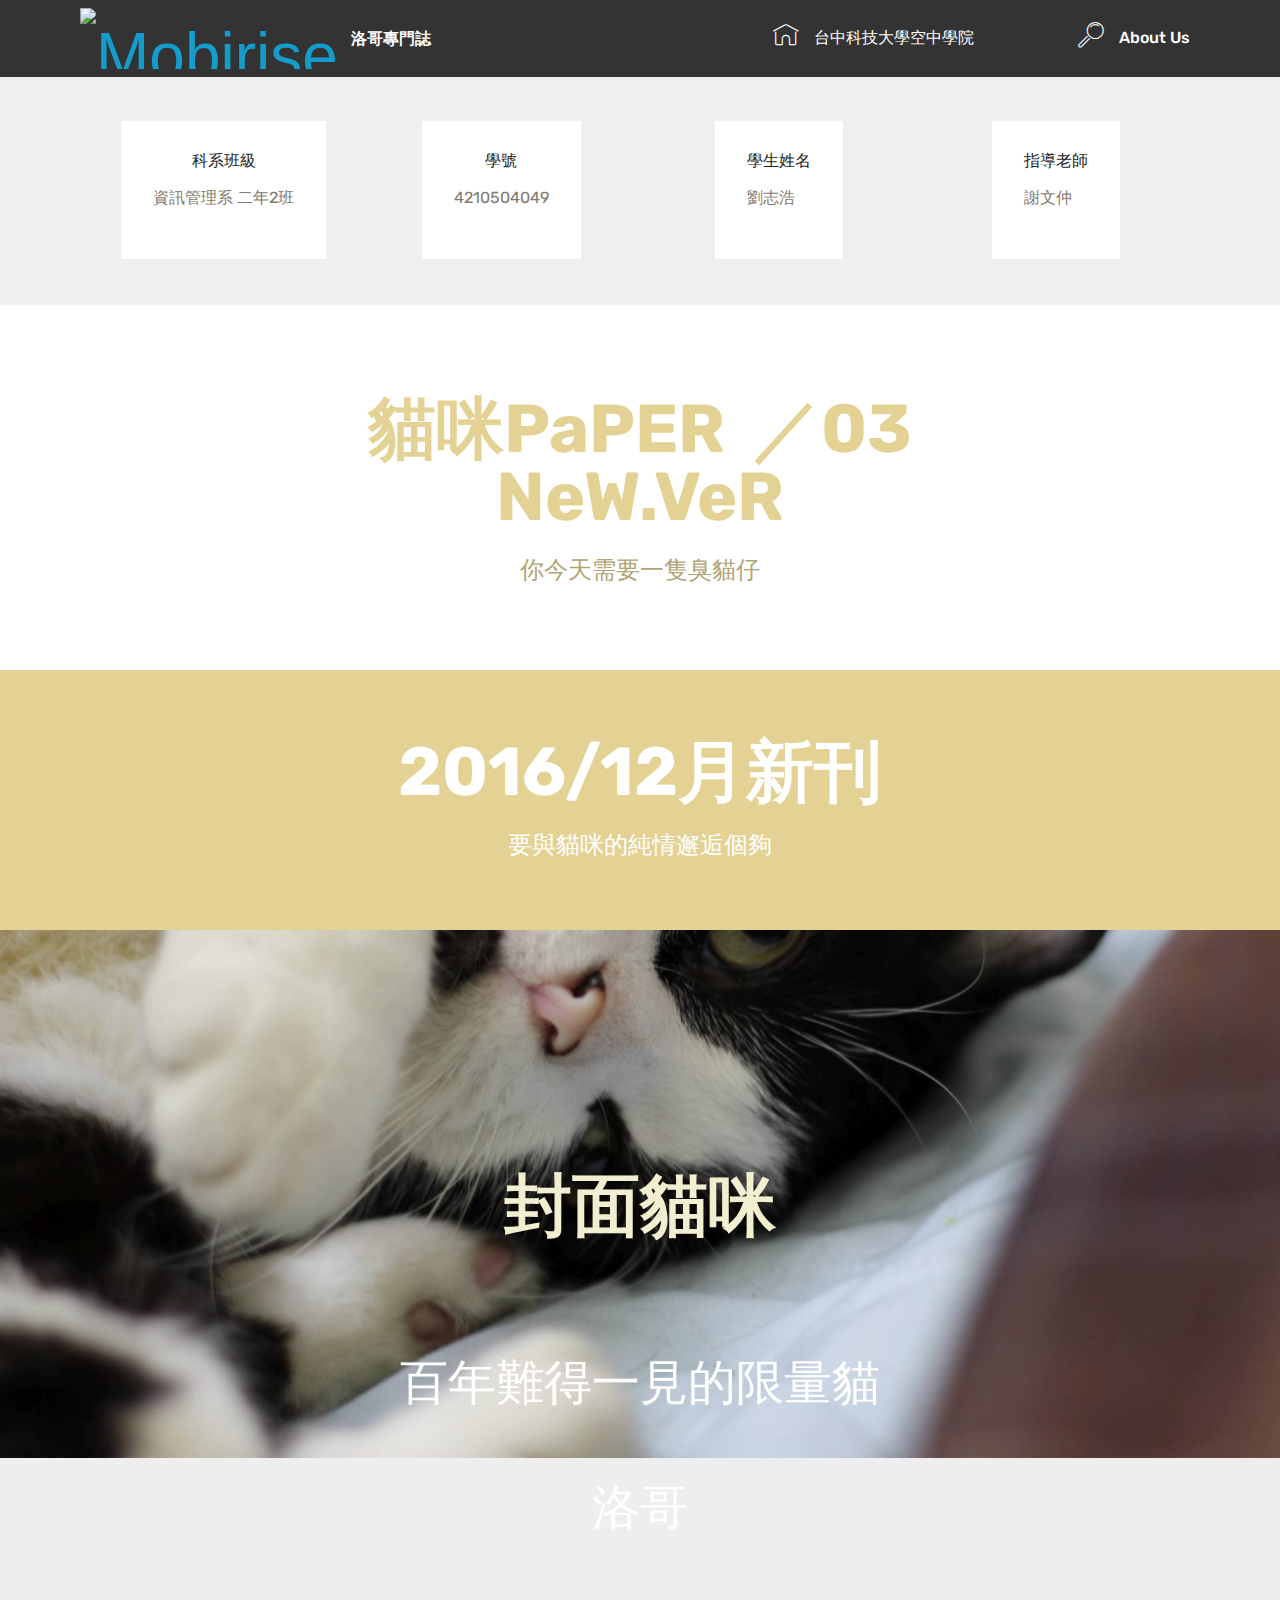
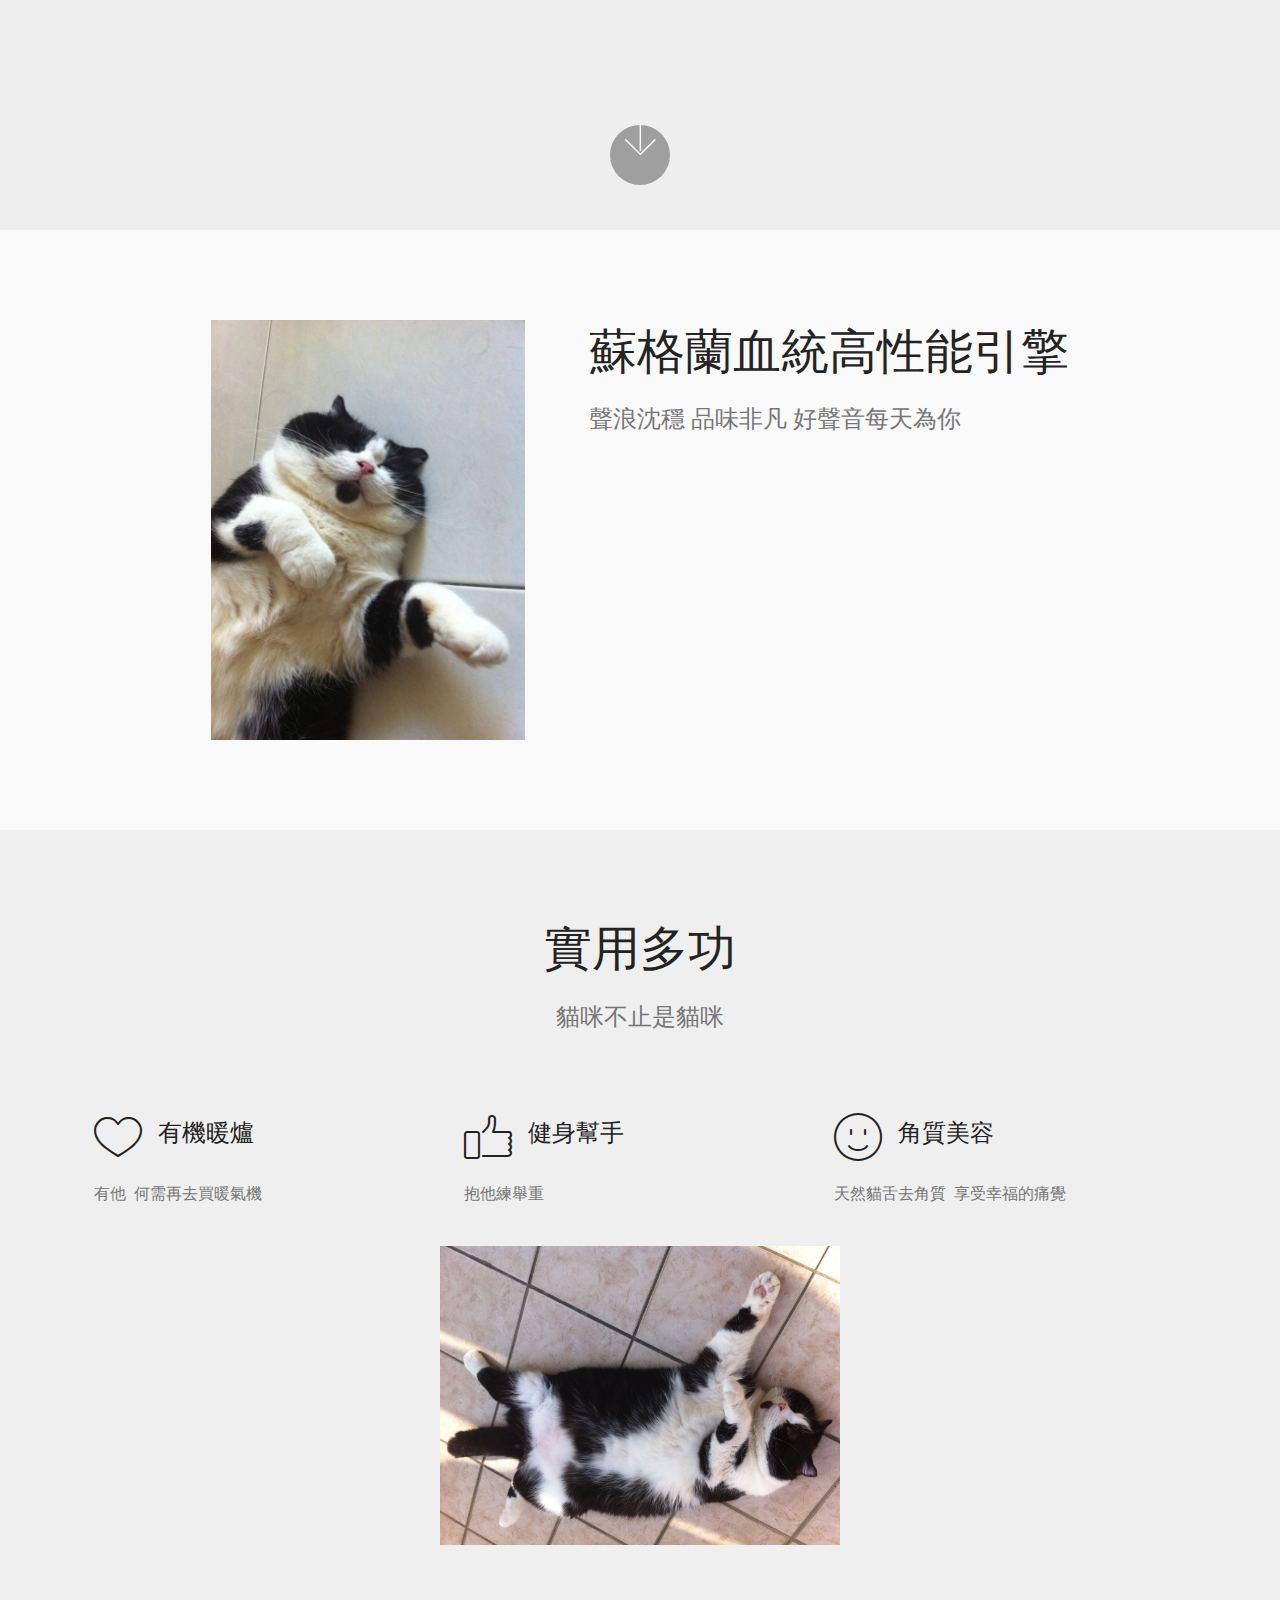
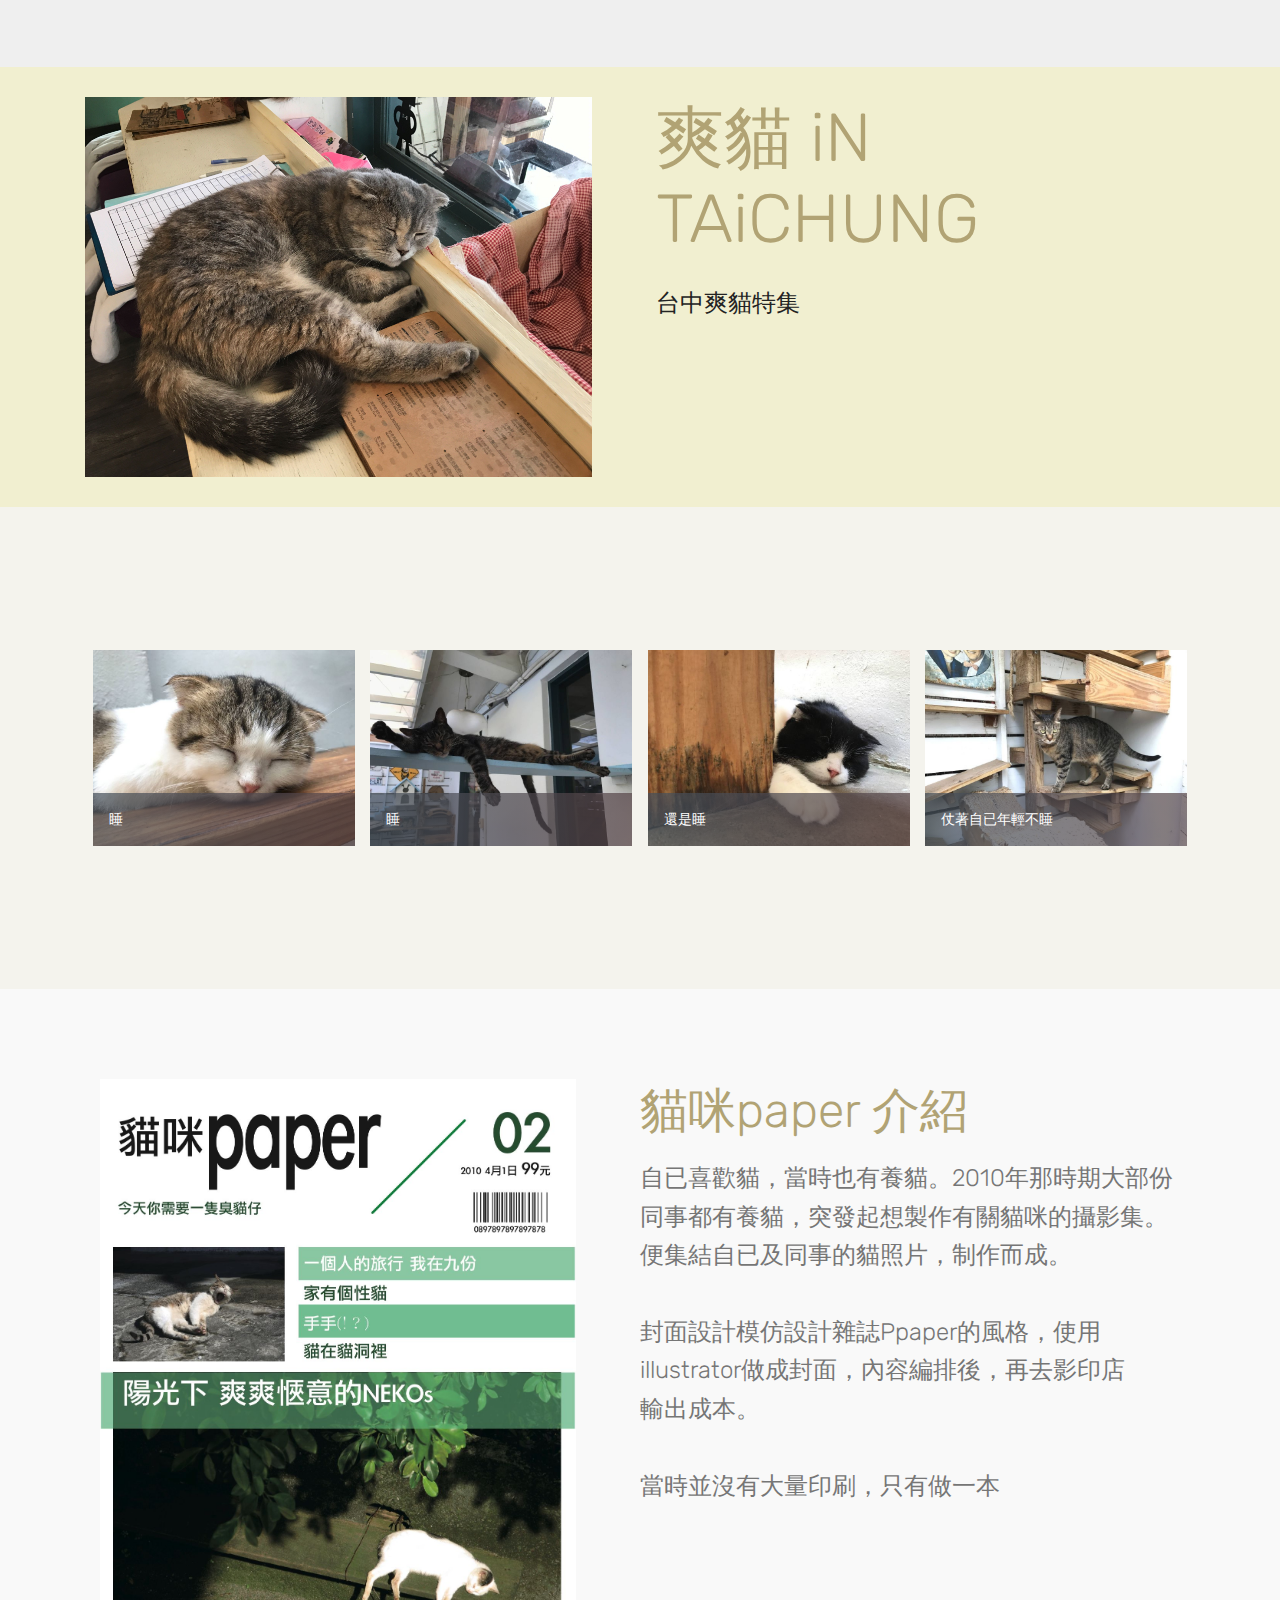
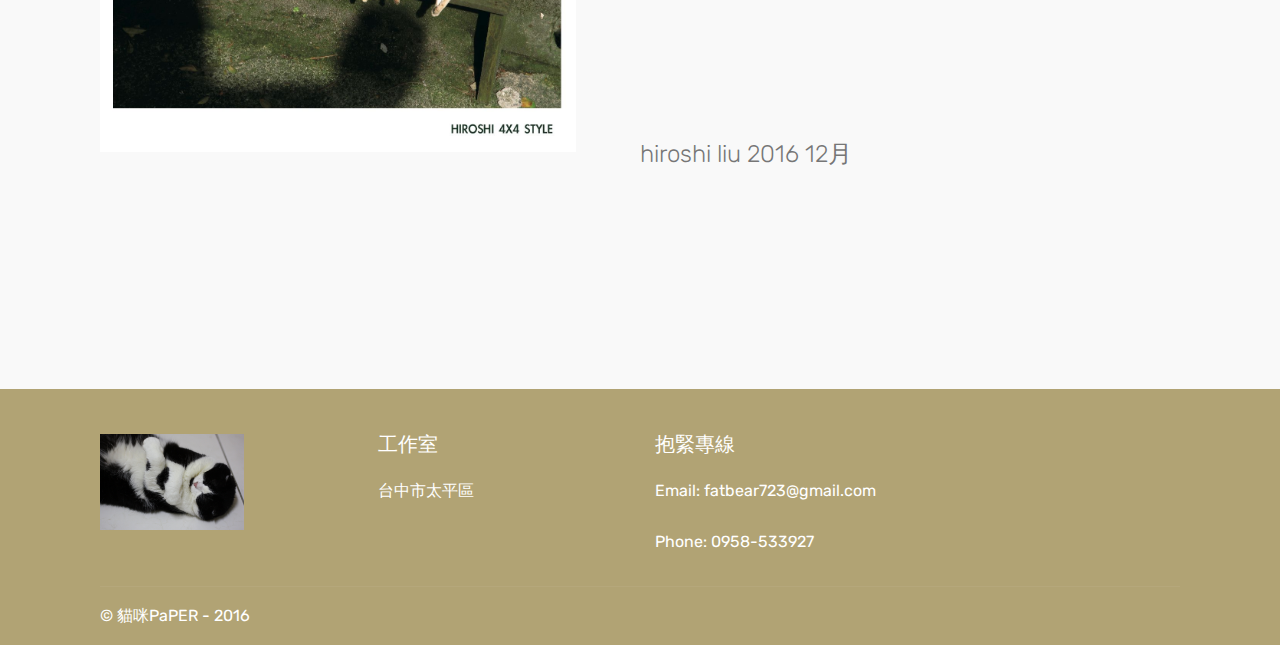
==== index.html @ 3470dc40 "create github pages" ====
<!DOCTYPE html>
<html >
<head>
  <!-- Site made with Mobirise Website Builder v4.5.2, https://mobirise.com -->
  <meta charset="UTF-8">
  <meta http-equiv="X-UA-Compatible" content="IE=edge">
  <meta name="generator" content="Mobirise v4.5.2, mobirise.com">
  <meta name="viewport" content="width=device-width, initial-scale=1, minimum-scale=1">
  <link rel="shortcut icon" href="assets/images/img-39-4272x2848.jpg" type="image/x-icon">
  <meta name="description" content="">
  <title>Home</title>
  <link rel="stylesheet" href="assets/web/assets/mobirise-icons/mobirise-icons.css">
  <link rel="stylesheet" href="assets/tether/tether.min.css">
  <link rel="stylesheet" href="assets/bootstrap/css/bootstrap.min.css">
  <link rel="stylesheet" href="assets/bootstrap/css/bootstrap-grid.min.css">
  <link rel="stylesheet" href="assets/bootstrap/css/bootstrap-reboot.min.css">
  <link rel="stylesheet" href="assets/dropdown/css/style.css">
  <link rel="stylesheet" href="assets/socicon/css/styles.css">
  <link rel="stylesheet" href="assets/theme/css/style.css">
  <link rel="stylesheet" href="assets/gallery/style.css">
  <link rel="stylesheet" href="assets/mobirise/css/mbr-additional.css" type="text/css">
  
  
  
</head>
<body>
<section class="menu cid-qxiuGjkYhm" once="menu" id="menu1-e" data-rv-view="191">

    

    <nav class="navbar navbar-expand beta-menu navbar-dropdown align-items-center navbar-fixed-top navbar-toggleable-sm">
        <button class="navbar-toggler navbar-toggler-right" type="button" data-toggle="collapse" data-target="#navbarSupportedContent" aria-controls="navbarSupportedContent" aria-expanded="false" aria-label="Toggle navigation">
            <div class="hamburger">
                <span></span>
                <span></span>
                <span></span>
                <span></span>
            </div>
        </button>
        <div class="menu-logo">
            <div class="navbar-brand">
                <span class="navbar-logo">
                    <a href="https://mobirise.com">
                         <img src="assets/images/img-39-4272x2848.jpg" alt="Mobirise" title="" media-simple="true" style="height: 3.8rem;">
                    </a>
                </span>
                <span class="navbar-caption-wrap"><a class="navbar-caption text-white display-4" href="https://mobirise.com">洛哥專門誌</a></span>
            </div>
        </div>
        <div class="collapse navbar-collapse" id="navbarSupportedContent">
            <ul class="navbar-nav nav-dropdown nav-right" data-app-modern-menu="true"><li class="nav-item">
                    <a class="nav-link link text-white display-4" href="https://educ.cts.com.tw/">
                        <span class="mbri-home mbr-iconfont mbr-iconfont-btn"></span>
                        台中科技大學空中學院 &nbsp; &nbsp; &nbsp; &nbsp; &nbsp; &nbsp; &nbsp; &nbsp; &nbsp; &nbsp;&nbsp;</a>
                </li>
                <li class="nav-item">
                    <a class="nav-link link text-white display-4" href="https://mobirise.com">
                        <span class="mbri-search mbr-iconfont mbr-iconfont-btn"></span>
                        About Us
                    </a>
                </li></ul>
            
        </div>
    </nav>
</section>

<section class="engine"><a href="https://mobirise.co/c">site maker</a></section><section class="features4 cid-qxnXudxfyK" id="features4-w" data-rv-view="193">
    
         

    
    <div class="container">
        <div class="media-container-row">
            <div class="card p-3 col-12 col-md-6 col-lg-3">
                <div class="card-wrapper media-container-row media-container-row">
                    <div class="card-box">
                        <h4 class="card-title pb-3 mbr-fonts-style display-4">
                            科系班級</h4>
                        <p class="mbr-text mbr-fonts-style display-7">
                            資訊管理系 二年2班</p>
                    </div>
                </div>
            </div>

            <div class="card p-3 col-12 col-md-6 col-12 col-md-6 col-lg-3">
                <div class="card-wrapper media-container-row">
                    <div class="card-box">
                        <h4 class="card-title pb-3 mbr-fonts-style display-4">學號</h4>
                        <p class="mbr-text mbr-fonts-style display-7">
                            4210504049</p>
                    </div>
                </div>
            </div>

            <div class="card p-3 col-12 col-md-6 col-lg-3">
                <div class="card-wrapper media-container-row">
                    <div class="card-box">
                        <h4 class="card-title pb-3 mbr-fonts-style display-4">
                            學生姓名</h4>
                        <p class="mbr-text mbr-fonts-style display-7">
                            劉志浩</p>
                    </div>
                </div>
            </div>

            <div class="card p-3 col-12 col-md-6 col-lg-3">
                <div class="card-wrapper media-container-row">
                    <div class="card-box">
                        <h4 class="card-title pb-3 mbr-fonts-style display-4">指導老師</h4>
                        <p class="mbr-text mbr-fonts-style display-4">謝文仲<br></p>
                    </div>
                </div>
            </div>
        </div>
    </div>
</section>

<section class="mbr-section content5 cid-qD0cPR5Yit" id="content5-15" data-rv-view="196">

    

    

    <div class="container">
        <div class="media-container-row">
            <div class="title col-12 col-md-8">
                <h2 class="align-center mbr-bold mbr-white pb-3 mbr-fonts-style display-1">貓咪PaPER &nbsp;／03 <br>NeW.VeR</h2>
                <h3 class="mbr-section-subtitle align-center mbr-light mbr-white pb-3 mbr-fonts-style display-5">你今天需要一隻臭貓仔</h3>
                
                
            </div>
        </div>
    </div>
</section>

<section class="mbr-section content5 cid-qD0nNznT1F" id="content5-1b" data-rv-view="199">

    

    

    <div class="container">
        <div class="media-container-row">
            <div class="title col-12 col-md-8">
                <h2 class="align-center mbr-bold mbr-white pb-3 mbr-fonts-style display-1">&nbsp;<br>2016/12月新刊</h2>
                <h3 class="mbr-section-subtitle align-center mbr-light mbr-white pb-3 mbr-fonts-style display-5">要與貓咪的純情邂逅個夠</h3>
                
                
            </div>
        </div>
    </div>
</section>

<section class="cid-qxiuGk0hYw mbr-fullscreen mbr-parallax-background" id="header2-f" data-rv-view="202">

    

    

    <div class="container align-center">
        <div class="row justify-content-md-center">
            <div class="mbr-white col-md-10">
                <h1 class="mbr-section-title mbr-bold pb-3 mbr-fonts-style display-1">封面貓咪<br><br></h1>
                <h3 class="mbr-section-subtitle align-center mbr-light pb-3 mbr-fonts-style display-2">
                    百年難得一見的限量貓
                <div><br></div><div>洛哥</div></h3>
                <p class="mbr-text pb-3 mbr-fonts-style display-5"></p>
                
            </div>
        </div>
    </div>
    <div class="mbr-arrow hidden-sm-down" aria-hidden="true">
        <a href="#next">
            <i class="mbri-down mbr-iconfont"></i>
        </a>
    </div>
</section>

<section class="features11 cid-qxl4iWqOCF" id="features11-u" data-rv-view="205">

    

    

    <div class="container">   
        <div class="col-md-12">
            <div class="media-container-row">
                <div class="mbr-figure" style="width: 35%;">
                    <img src="assets/images/fullsizeoutput-42-640x856.jpg" alt="Mobirise" title="" media-simple="true">
                </div>
                <div class=" align-left">
                    <h2 class="mbr-title pt-2 mbr-fonts-style display-2">蘇格蘭血統高性能引擎
                    </h2>
                    <div class="mbr-section-text">
                        <p class="mbr-text mb-5 pt-3 mbr-light mbr-fonts-style display-5">聲浪沈穩   品味非凡  好聲音每天為你<br></p>
                    </div>

                    <div class="block-content">
                        <div class="card p-3 pr-3">
                            <div class="media">
                                     
                                <div class="media-body">
                                    <h4 class="card-title mbr-fonts-style display-7"></h4>
                                </div>
                            </div>                

                            <div class="card-box">
                                <p class="block-text mbr-fonts-style display-7"></p>
                            </div>
                        </div>

                        <div class="card p-3 pr-3">
                            <div class="media">
                                     
                                <div class="media-body">
                                    <h4 class="card-title mbr-fonts-style display-7"></h4>
                                </div>
                            </div>                

                            <div class="card-box">
                                <p class="block-text mbr-fonts-style display-7"></p>
                            </div>
                        </div>
                    </div>
                </div>
            </div>
        </div> 
    </div>          
</section>

<section class="features14 cid-qxo63VSTcD" id="features14-13" data-rv-view="208">
    
    

    
    <div class="container align-center">
        <h2 class="mbr-section-title pb-3 mbr-fonts-style display-2">實用多功</h2>
        <h3 class="mbr-section-subtitle pb-5 mbr-fonts-style display-5">
            貓咪不止是貓咪</h3>
        <div class="media-container-column">
            <div class="row justify-content-center">
                <div class="card p-4 col-12 col-md-6 col-lg-4">
                    <div class="media pb-3">
                        <div class="card-img align-self-center">
                            <span class="mbr-iconfont mbri-hearth" media-simple="true"></span>
                        </div>
                        <div class="media-body">
                            <h4 class="card-title py-2 align-left mbr-fonts-style display-5">
                                有機暖爐</h4>
                        </div>
                    </div>                
                    <div class="card-box align-left">
                        <p class="mbr-text mbr-fonts-style display-7">有他 &nbsp;何需再去買暖氣機</p>
                    </div>
                </div>

                <div class="card p-4 col-12 col-md-6 col-lg-4">
                <div class="media pb-3">
                    <div class="card-img align-self-center">
                        <span class="mbr-iconfont mbri-like" media-simple="true"></span>
                    </div>
                    <div class="media-body">
                        <h4 class="card-title py-2 align-left mbr-fonts-style display-5">健身幫手</h4>
                    </div>
                </div>
                    <div class="card-box align-left">
                        <p class="mbr-text mbr-fonts-style display-7">抱他練舉重</p>
                    </div>
                </div>

                <div class="card p-4 col-12 col-md-6 col-lg-4">
                <div class="media pb-3">
                    <div class="card-img align-self-center">
                        <span class="mbr-iconfont mbri-smile-face" media-simple="true"></span>
                    </div>
                    <div class="media-body">
                        <h4 class="card-title py-2 align-left mbr-fonts-style display-5">角質美容</h4>
                    </div>
                </div>
                    <div class="card-box align-left">
                        <p class="mbr-text mbr-fonts-style display-7">天然貓舌去角質 &nbsp;享受幸福的痛覺</p>
                    </div>
                </div>

                
            </div>
            <div class="media-container-row">
                <div class="mbr-figure" style="width: 36%;">
                    <img src="assets/images/img-2330-2592x1936.jpg" alt="Mobirise" title="" media-simple="true">
                </div>
            </div>
        </div>
    </div>
</section>

<section class="header3 cid-qD0geX0f7m" id="header3-16" data-rv-view="211">

    

    

    <div class="container">
        <div class="media-container-row">
            <div class="mbr-figure" style="width: 100%;">
                <img src="assets/images/img-968-4032x3024.jpg" alt="Mobirise" title="" media-simple="true">
            </div>

            <div class="media-content">
                <h1 class="mbr-section-title mbr-white pb-3 mbr-fonts-style display-1">爽貓 iN TAiCHUNG</h1>
                
                <div class="mbr-section-text mbr-white pb-3 ">
                    <p class="mbr-text mbr-fonts-style display-5">台中爽貓特集</p>
                </div>
                
            </div>
        </div>
    </div>

</section>

<section class="mbr-gallery mbr-slider-carousel cid-qD0i8Q1nUm" id="gallery1-17" data-rv-view="214">

    

    <div class="container">
        <div><!-- Filter --><!-- Gallery --><div class="mbr-gallery-row"><div class="mbr-gallery-layout-default"><div><div><div class="mbr-gallery-item mbr-gallery-item--p1" data-video-url="false" data-tags="Animated"><div href="#lb-gallery1-17" data-slide-to="0" data-toggle="modal"><img src="assets/images/img-854-2000x1500-800x600.jpg" alt=""><span class="icon-focus"></span><span class="mbr-gallery-title mbr-fonts-style display-7">睡</span></div></div><div class="mbr-gallery-item mbr-gallery-item--p1" data-video-url="false" data-tags="Animated"><div href="#lb-gallery1-17" data-slide-to="1" data-toggle="modal"><img src="assets/images/img-856-2000x1500-800x600.jpg" alt=""><span class="icon-focus"></span><span class="mbr-gallery-title mbr-fonts-style display-7">睡</span></div></div><div class="mbr-gallery-item mbr-gallery-item--p1" data-video-url="false" data-tags="Animated"><div href="#lb-gallery1-17" data-slide-to="2" data-toggle="modal"><img src="assets/images/img-863-2000x1500-800x600.jpg" alt=""><span class="icon-focus"></span><span class="mbr-gallery-title mbr-fonts-style display-7">還是睡</span></div></div><div class="mbr-gallery-item mbr-gallery-item--p1" data-video-url="false" data-tags="Animated"><div href="#lb-gallery1-17" data-slide-to="3" data-toggle="modal"><img src="assets/images/img-869-2000x1500-800x600.jpg" alt=""><span class="icon-focus"></span><span class="mbr-gallery-title mbr-fonts-style display-7">仗著自已年輕不睡</span></div></div></div></div><div class="clearfix"></div></div></div><!-- Lightbox --><div data-app-prevent-settings="" class="mbr-slider modal fade carousel slide" tabindex="-1" data-keyboard="true" data-interval="false" id="lb-gallery1-17"><div class="modal-dialog"><div class="modal-content"><div class="modal-body"><div class="carousel-inner"><div class="carousel-item"><img src="assets/images/img-854-2000x1500.jpg" alt=""></div><div class="carousel-item"><img src="assets/images/img-856-2000x1500.jpg" alt=""></div><div class="carousel-item"><img src="assets/images/img-863-2000x1500.jpg" alt=""></div><div class="carousel-item active"><img src="assets/images/img-869-2000x1500.jpg" alt=""></div></div><a class="carousel-control carousel-control-prev" role="button" data-slide="prev" href="#lb-gallery1-17"><span class="mbri-left mbr-iconfont" aria-hidden="true"></span><span class="sr-only">Previous</span></a><a class="carousel-control carousel-control-next" role="button" data-slide="next" href="#lb-gallery1-17"><span class="mbri-right mbr-iconfont" aria-hidden="true"></span><span class="sr-only">Next</span></a><a class="close" href="#" role="button" data-dismiss="modal"><span class="sr-only">Close</span></a></div></div></div></div></div>
    </div>

</section>

<section class="features11 cid-qD0q37PPeJ" id="features11-1d" data-rv-view="233">

    

    

    <div class="container">   
        <div class="col-md-12">
            <div class="media-container-row">
                <div class="mbr-figure" style="width: 50%;">
                    <img src="assets/images/00-1241x1754.jpg" alt="Mobirise" title="" media-simple="true">
                </div>
                <div class=" align-left aside-content">
                    <h2 class="mbr-title pt-2 mbr-fonts-style display-2">貓咪paper 介紹</h2>
                    <div class="mbr-section-text">
                        <p class="mbr-text mb-5 pt-3 mbr-light mbr-fonts-style display-5">自已喜歡貓，當時也有養貓。2010年那時期大部份同事都有養貓，突發起想製作有關貓咪的攝影集。便集結自已及同事的貓照片，制作而成。<br><br>封面設計模仿設計雜誌Ppaper的風格，使用illustrator做成封面，內容編排後，再去影印店<br>輸出成本。<br><br>當時並沒有大量印刷，只有做一本<br><br><br><br><br><br><br>hiroshi liu 2016 12月<br><br><br></p>
                    </div>

                    
                </div>
            </div>
        </div> 
    </div>          
</section>

<section class="cid-qxiCcCAUKZ" id="footer1-j" data-rv-view="236">

    

    

    <div class="container">
        <div class="media-container-row content text-white">
            <div class="col-12 col-md-3">
                <div class="media-wrap">
                    <a href="https://mobirise.com/">
                        <img src="assets/images/img-9894-4272x2848.jpg" alt="Mobirise" title="" media-simple="true">
                    </a>
                </div>
            </div>
            <div class="col-12 col-md-3 mbr-fonts-style display-7">
                <h5 class="pb-3">工作室</h5>
                <p class="mbr-text">台中市太平區</p>
            </div>
            <div class="col-12 col-md-3 mbr-fonts-style display-7">
                <h5 class="pb-3">抱緊專線</h5>
                <p class="mbr-text">
                    Email: fatbear723@gmail.com &nbsp; &nbsp; &nbsp; &nbsp; &nbsp; &nbsp; &nbsp; &nbsp; &nbsp; &nbsp;<br>Phone: 0958-533927 &nbsp; &nbsp; &nbsp; &nbsp; &nbsp; &nbsp; &nbsp; &nbsp; &nbsp; &nbsp;<br></p>
            </div>
            <div class="col-12 col-md-3 mbr-fonts-style display-7">
                <h5 class="pb-3"></h5>
                <p class="mbr-text"></p>
            </div>
        </div>
        <div class="footer-lower">
            <div class="media-container-row">
                <div class="col-sm-12">
                    <hr>
                </div>
            </div>
            <div class="media-container-row mbr-white">
                <div class="col-sm-6 copyright">
                    <p class="mbr-text mbr-fonts-style display-7">
                        © 貓咪PaPER - 2016</p>
                </div>
                <div class="col-md-6">
                    
                </div>
            </div>
        </div>
    </div>
</section>


  <script src="assets/web/assets/jquery/jquery.min.js"></script>
  <script src="assets/popper/popper.min.js"></script>
  <script src="assets/tether/tether.min.js"></script>
  <script src="assets/bootstrap/js/bootstrap.min.js"></script>
  <script src="assets/smoothscroll/smooth-scroll.js"></script>
  <script src="assets/dropdown/js/script.min.js"></script>
  <script src="assets/touchswipe/jquery.touch-swipe.min.js"></script>
  <script src="assets/masonry/masonry.pkgd.min.js"></script>
  <script src="assets/imagesloaded/imagesloaded.pkgd.min.js"></script>
  <script src="assets/bootstrapcarouselswipe/bootstrap-carousel-swipe.js"></script>
  <script src="assets/vimeoplayer/jquery.mb.vimeo_player.js"></script>
  <script src="assets/parallax/jarallax.min.js"></script>
  <script src="assets/theme/js/script.js"></script>
  <script src="assets/gallery/player.min.js"></script>
  <script src="assets/gallery/script.js"></script>
  <script src="assets/slidervideo/script.js"></script>
  
  
</body>
</html>
---- assets/web/assets/mobirise-icons/mobirise-icons.css ----
@font-face {
  font-family: 'MobiriseIcons';
  src:  url('mobirise-icons.eot?spat4u');
  src:  url('mobirise-icons.eot?spat4u#iefix') format('embedded-opentype'),
    url('mobirise-icons.ttf?spat4u') format('truetype'),
    url('mobirise-icons.woff?spat4u') format('woff'),
    url('mobirise-icons.svg?spat4u#MobiriseIcons') format('svg');
  font-weight: normal;
  font-style: normal;
}

[class^="mbri-"], [class*=" mbri-"] {
  /* use !important to prevent issues with browser extensions that change fonts */
  font-family: MobiriseIcons !important;
  speak: none;
  font-style: normal;
  font-weight: normal;
  font-variant: normal;
  text-transform: none;
  line-height: 1;

  /* Better Font Rendering =========== */
  -webkit-font-smoothing: antialiased;
  -moz-osx-font-smoothing: grayscale;
}

.mbri-add-submenu:before {
  content: "\e900";
}
.mbri-alert:before {
  content: "\e901";
}
.mbri-align-center:before {
  content: "\e902";
}
.mbri-align-justify:before {
  content: "\e903";
}
.mbri-align-left:before {
  content: "\e904";
}
.mbri-align-right:before {
  content: "\e905";
}
.mbri-android:before {
  content: "\e906";
}
.mbri-apple:before {
  content: "\e907";
}
.mbri-arrow-down:before {
  content: "\e908";
}
.mbri-arrow-next:before {
  content: "\e909";
}
.mbri-arrow-prev:before {
  content: "\e90a";
}
.mbri-arrow-up:before {
  content: "\e90b";
}
.mbri-bold:before {
  content: "\e90c";
}
.mbri-bookmark:before {
  content: "\e90d";
}
.mbri-bootstrap:before {
  content: "\e90e";
}
.mbri-briefcase:before {
  content: "\e90f";
}
.mbri-browse:before {
  content: "\e910";
}
.mbri-bulleted-list:before {
  content: "\e911";
}
.mbri-calendar:before {
  content: "\e912";
}
.mbri-camera:before {
  content: "\e913";
}
.mbri-cart-add:before {
  content: "\e914";
}
.mbri-cart-full:before {
  content: "\e915";
}
.mbri-cash:before {
  content: "\e916";
}
.mbri-change-style:before {
  content: "\e917";
}
.mbri-chat:before {
  content: "\e918";
}
.mbri-clock:before {
  content: "\e919";
}
.mbri-close:before {
  content: "\e91a";
}
.mbri-cloud:before {
  content: "\e91b";
}
.mbri-code:before {
  content: "\e91c";
}
.mbri-contact-form:before {
  content: "\e91d";
}
.mbri-credit-card:before {
  content: "\e91e";
}
.mbri-cursor-click:before {
  content: "\e91f";
}
.mbri-cust-feedback:before {
  content: "\e920";
}
.mbri-database:before {
  content: "\e921";
}
.mbri-delivery:before {
  content: "\e922";
}
.mbri-desktop:before {
  content: "\e923";
}
.mbri-devices:before {
  content: "\e924";
}
.mbri-down:before {
  content: "\e925";
}
.mbri-download:before {
  content: "\e989";
}
.mbri-drag-n-drop:before {
  content: "\e927";
}
.mbri-drag-n-drop2:before {
  content: "\e928";
}
.mbri-edit:before {
  content: "\e929";
}
.mbri-edit2:before {
  content: "\e92a";
}
.mbri-error:before {
  content: "\e92b";
}
.mbri-extension:before {
  content: "\e92c";
}
.mbri-features:before {
  content: "\e92d";
}
.mbri-file:before {
  content: "\e92e";
}
.mbri-flag:before {
  content: "\e92f";
}
.mbri-folder:before {
  content: "\e930";
}
.mbri-gift:before {
  content: "\e931";
}
.mbri-github:before {
  content: "\e932";
}
.mbri-globe:before {
  content: "\e933";
}
.mbri-globe-2:before {
  content: "\e934";
}
.mbri-growing-chart:before {
  content: "\e935";
}
.mbri-hearth:before {
  content: "\e936";
}
.mbri-help:before {
  content: "\e937";
}
.mbri-home:before {
  content: "\e938";
}
.mbri-hot-cup:before {
  content: "\e939";
}
.mbri-idea:before {
  content: "\e93a";
}
.mbri-image-gallery:before {
  content: "\e93b";
}
.mbri-image-slider:before {
  content: "\e93c";
}
.mbri-info:before {
  content: "\e93d";
}
.mbri-italic:before {
  content: "\e93e";
}
.mbri-key:before {
  content: "\e93f";
}
.mbri-laptop:before {
  content: "\e940";
}
.mbri-layers:before {
  content: "\e941";
}
.mbri-left-right:before {
  content: "\e942";
}
.mbri-left:before {
  content: "\e943";
}
.mbri-letter:before {
  content: "\e944";
}
.mbri-like:before {
  content: "\e945";
}
.mbri-link:before {
  content: "\e946";
}
.mbri-lock:before {
  content: "\e947";
}
.mbri-login:before {
  content: "\e948";
}
.mbri-logout:before {
  content: "\e949";
}
.mbri-magic-stick:before {
  content: "\e94a";
}
.mbri-map-pin:before {
  content: "\e94b";
}
.mbri-menu:before {
  content: "\e94c";
}
.mbri-mobile:before {
  content: "\e94d";
}
.mbri-mobile2:before {
  content: "\e94e";
}
.mbri-mobirise:before {
  content: "\e94f";
}
.mbri-more-horizontal:before {
  content: "\e950";
}
.mbri-more-vertical:before {
  content: "\e951";
}
.mbri-music:before {
  content: "\e952";
}
.mbri-new-file:before {
  content: "\e953";
}
.mbri-numbered-list:before {
  content: "\e954";
}
.mbri-opened-folder:before {
  content: "\e955";
}
.mbri-pages:before {
  content: "\e956";
}
.mbri-paper-plane:before {
  content: "\e957";
}
.mbri-paperclip:before {
  content: "\e958";
}
.mbri-photo:before {
  content: "\e959";
}
.mbri-photos:before {
  content: "\e95a";
}
.mbri-pin:before {
  content: "\e95b";
}
.mbri-play:before {
  content: "\e95c";
}
.mbri-plus:before {
  content: "\e95d";
}
.mbri-preview:before {
  content: "\e95e";
}
.mbri-print:before {
  content: "\e95f";
}
.mbri-protect:before {
  content: "\e960";
}
.mbri-question:before {
  content: "\e961";
}
.mbri-quote-left:before {
  content: "\e962";
}
.mbri-quote-right:before {
  content: "\e963";
}
.mbri-refresh:before {
  content: "\e964";
}
.mbri-responsive:before {
  content: "\e965";
}
.mbri-right:before {
  content: "\e966";
}
.mbri-rocket:before {
  content: "\e967";
}
.mbri-sad-face:before {
  content: "\e968";
}
.mbri-sale:before {
  content: "\e969";
}
.mbri-save:before {
  content: "\e96a";
}
.mbri-search:before {
  content: "\e96b";
}
.mbri-setting:before {
  content: "\e96c";
}
.mbri-setting2:before {
  content: "\e96d";
}
.mbri-setting3:before {
  content: "\e96e";
}
.mbri-share:before {
  content: "\e96f";
}
.mbri-shopping-bag:before {
  content: "\e970";
}
.mbri-shopping-basket:before {
  content: "\e971";
}
.mbri-shopping-cart:before {
  content: "\e972";
}
.mbri-sites:before {
  content: "\e973";
}
.mbri-smile-face:before {
  content: "\e974";
}
.mbri-speed:before {
  content: "\e975";
}
.mbri-star:before {
  content: "\e976";
}
.mbri-success:before {
  content: "\e977";
}
.mbri-sun:before {
  content: "\e978";
}
.mbri-sun2:before {
  content: "\e979";
}
.mbri-tablet:before {
  content: "\e97a";
}
.mbri-tablet-vertical:before {
  content: "\e97b";
}
.mbri-target:before {
  content: "\e97c";
}
.mbri-timer:before {
  content: "\e97d";
}
.mbri-to-ftp:before {
  content: "\e97e";
}
.mbri-to-local-drive:before {
  content: "\e97f";
}
.mbri-touch-swipe:before {
  content: "\e980";
}
.mbri-touch:before {
  content: "\e981";
}
.mbri-trash:before {
  content: "\e982";
}
.mbri-underline:before {
  content: "\e983";
}
.mbri-unlink:before {
  content: "\e984";
}
.mbri-unlock:before {
  content: "\e985";
}
.mbri-up-down:before {
  content: "\e986";
}
.mbri-up:before {
  content: "\e987";
}
.mbri-update:before {
  content: "\e988";
}
.mbri-upload:before {
 content: "\e926"; 
}
.mbri-user:before {
  content: "\e98a";
}
.mbri-user2:before {
  content: "\e98b";
}
.mbri-users:before {
  content: "\e98c";
}
.mbri-video:before {
  content: "\e98d";
}
.mbri-video-play:before {
  content: "\e98e";
}
.mbri-watch:before {
  content: "\e98f";
}
.mbri-website-theme:before {
  content: "\e990";
}
.mbri-wifi:before {
  content: "\e991";
}
.mbri-windows:before {
  content: "\e992";
}
.mbri-zoom-out:before {
  content: "\e993";
}
.mbri-redo:before {
  content: "\e994";
}
.mbri-undo:before {
  content: "\e995";
}
---- assets/dropdown/css/style.css ----
.navbar-dropdown {
  left: 0;
  padding: 0;
  position: absolute;
  right: 0;
  top: 0;
  transition: all 0.45s ease;
  z-index: 1030;
  background: #282828; }
  .navbar-dropdown .navbar-logo {
    margin-right: 0.8rem;
    transition: margin 0.3s ease-in-out;
    vertical-align: middle; }
    .navbar-dropdown .navbar-logo img {
      height: 3.125rem;
      transition: all 0.3s ease-in-out; }
    .navbar-dropdown .navbar-logo.mbr-iconfont {
      font-size: 3.125rem;
      line-height: 3.125rem; }
  .navbar-dropdown .navbar-caption {
    font-weight: 700;
    white-space: normal;
    vertical-align: -4px;
    line-height: 3.125rem !important; }
    .navbar-dropdown .navbar-caption, .navbar-dropdown .navbar-caption:hover {
      color: inherit;
      text-decoration: none; }
  .navbar-dropdown .mbr-iconfont + .navbar-caption {
    vertical-align: -1px; }
  .navbar-dropdown.navbar-fixed-top {
    position: fixed; }
  .navbar-dropdown .navbar-brand span {
    vertical-align: -4px; }
  .navbar-dropdown.bg-color.transparent {
    background: none; }
  .navbar-dropdown.navbar-short .navbar-brand {
    padding: 0.625rem 0; }
    .navbar-dropdown.navbar-short .navbar-brand span {
      vertical-align: -1px; }
  .navbar-dropdown.navbar-short .navbar-caption {
    line-height: 2.375rem !important;
    vertical-align: -2px; }
  .navbar-dropdown.navbar-short .navbar-logo {
    margin-right: 0.5rem; }
    .navbar-dropdown.navbar-short .navbar-logo img {
      height: 2.375rem; }
    .navbar-dropdown.navbar-short .navbar-logo.mbr-iconfont {
      font-size: 2.375rem;
      line-height: 2.375rem; }
  .navbar-dropdown.navbar-short .mbr-table-cell {
    height: 3.625rem; }
  .navbar-dropdown .navbar-close {
    left: 0.6875rem;
    position: fixed;
    top: 0.75rem;
    z-index: 1000; }
  .navbar-dropdown .hamburger-icon {
    content: "";
    display: inline-block;
    vertical-align: middle;
    width: 16px;
    -webkit-box-shadow: 0 -6px 0 1px #282828,0 0 0 1px #282828,0 6px 0 1px #282828;
    -moz-box-shadow: 0 -6px 0 1px #282828,0 0 0 1px #282828,0 6px 0 1px #282828;
    box-shadow: 0 -6px 0 1px #282828,0 0 0 1px #282828,0 6px 0 1px #282828; }

.dropdown-menu .dropdown-toggle[data-toggle="dropdown-submenu"]::after {
  border-bottom: 0.35em solid transparent;
  border-left: 0.35em solid;
  border-right: 0;
  border-top: 0.35em solid transparent;
  margin-left: 0.3rem; }

.dropdown-menu .dropdown-item:focus {
  outline: 0; }

.nav-dropdown {
  font-size: 0.75rem;
  font-weight: 500;
  height: auto !important; }
  .nav-dropdown .nav-btn {
    padding-left: 1rem; }
  .nav-dropdown .link {
    margin: .667em 1.667em;
    font-weight: 500;
    padding: 0;
    transition: color .2s ease-in-out; }
    .nav-dropdown .link.dropdown-toggle {
      margin-right: 2.583em; }
      .nav-dropdown .link.dropdown-toggle::after {
        margin-left: .25rem;
        border-top: 0.35em solid;
        border-right: 0.35em solid transparent;
        border-left: 0.35em solid transparent;
        border-bottom: 0; }
      .nav-dropdown .link.dropdown-toggle[aria-expanded="true"] {
        margin: 0;
        padding: 0.667em 3.263em  0.667em 1.667em; }
  .nav-dropdown .link::after,
  .nav-dropdown .dropdown-item::after {
    color: inherit; }
  .nav-dropdown .btn {
    font-size: 0.75rem;
    font-weight: 700;
    letter-spacing: 0;
    margin-bottom: 0;
    padding-left: 1.25rem;
    padding-right: 1.25rem; }
  .nav-dropdown .dropdown-menu {
    border-radius: 0;
    border: 0;
    left: 0;
    margin: 0;
    padding-bottom: 1.25rem;
    padding-top: 1.25rem;
    position: relative; }
  .nav-dropdown .dropdown-submenu {
    margin-left: 0.125rem;
    top: 0; }
  .nav-dropdown .dropdown-item {
    font-weight: 500;
    line-height: 2;
    padding: 0.3846em 4.615em 0.3846em 1.5385em;
    position: relative;
    transition: color .2s ease-in-out, background-color .2s ease-in-out; }
    .nav-dropdown .dropdown-item::after {
      margin-top: -0.3077em;
      position: absolute;
      right: 1.1538em;
      top: 50%; }
    .nav-dropdown .dropdown-item:focus, .nav-dropdown .dropdown-item:hover {
      background: none; }

@media (max-width: 767px) {
  .nav-dropdown.navbar-toggleable-sm {
    bottom: 0;
    display: none;
    left: 0;
    overflow-x: hidden;
    position: fixed;
    top: 0;
    transform: translateX(-100%);
    -ms-transform: translateX(-100%);
    -webkit-transform: translateX(-100%);
    width: 18.75rem;
    z-index: 999; } }
.nav-dropdown.navbar-toggleable-xl {
  bottom: 0;
  display: none;
  left: 0;
  overflow-x: hidden;
  position: fixed;
  top: 0;
  transform: translateX(-100%);
  -ms-transform: translateX(-100%);
  -webkit-transform: translateX(-100%);
  width: 18.75rem;
  z-index: 999; }

.nav-dropdown-sm {
  display: block !important;
  overflow-x: hidden;
  overflow: auto;
  padding-top: 3.875rem; }
  .nav-dropdown-sm::after {
    content: "";
    display: block;
    height: 3rem;
    width: 100%; }
  .nav-dropdown-sm.collapse.in ~ .navbar-close {
    display: block !important; }
  .nav-dropdown-sm.collapsing, .nav-dropdown-sm.collapse.in {
    transform: translateX(0);
    -ms-transform: translateX(0);
    -webkit-transform: translateX(0);
    transition: all 0.25s ease-out;
    -webkit-transition: all 0.25s ease-out;
    background: #282828; }
  .nav-dropdown-sm.collapsing[aria-expanded="false"] {
    transform: translateX(-100%);
    -ms-transform: translateX(-100%);
    -webkit-transform: translateX(-100%); }
  .nav-dropdown-sm .nav-item {
    display: block;
    margin-left: 0 !important;
    padding-left: 0; }
  .nav-dropdown-sm .link,
  .nav-dropdown-sm .dropdown-item {
    border-top: 1px dotted rgba(255, 255, 255, 0.1);
    font-size: 0.8125rem;
    line-height: 1.6;
    margin: 0 !important;
    padding: 0.875rem 2.4rem 0.875rem 1.5625rem !important;
    position: relative;
    white-space: normal; }
    .nav-dropdown-sm .link:focus, .nav-dropdown-sm .link:hover,
    .nav-dropdown-sm .dropdown-item:focus,
    .nav-dropdown-sm .dropdown-item:hover {
      background: rgba(0, 0, 0, 0.2) !important;
      color: #c0a375; }
  .nav-dropdown-sm .nav-btn {
    position: relative;
    padding: 1.5625rem 1.5625rem 0 1.5625rem; }
    .nav-dropdown-sm .nav-btn::before {
      border-top: 1px dotted rgba(255, 255, 255, 0.1);
      content: "";
      left: 0;
      position: absolute;
      top: 0;
      width: 100%; }
    .nav-dropdown-sm .nav-btn + .nav-btn {
      padding-top: 0.625rem; }
      .nav-dropdown-sm .nav-btn + .nav-btn::before {
        display: none; }
  .nav-dropdown-sm .btn {
    padding: 0.625rem 0; }
  .nav-dropdown-sm .dropdown-toggle[data-toggle="dropdown-submenu"]::after {
    margin-left: .25rem;
    border-top: 0.35em solid;
    border-right: 0.35em solid transparent;
    border-left: 0.35em solid transparent;
    border-bottom: 0; }
  .nav-dropdown-sm .dropdown-toggle[data-toggle="dropdown-submenu"][aria-expanded="true"]::after {
    border-top: 0;
    border-right: 0.35em solid transparent;
    border-left: 0.35em solid transparent;
    border-bottom: 0.35em solid; }
  .nav-dropdown-sm .dropdown-menu {
    margin: 0;
    padding: 0;
    position: relative;
    top: 0;
    left: 0;
    width: 100%;
    border: 0;
    float: none;
    border-radius: 0;
    background: none; }
  .nav-dropdown-sm .dropdown-submenu {
    left: 100%;
    margin-left: 0.125rem;
    margin-top: -1.25rem;
    top: 0; }

.navbar-toggleable-sm .nav-dropdown .dropdown-menu {
  position: absolute; }

.navbar-toggleable-sm .nav-dropdown .dropdown-submenu {
  left: 100%;
  margin-left: 0.125rem;
  margin-top: -1.25rem;
  top: 0; }

.navbar-toggleable-sm.opened .nav-dropdown .dropdown-menu {
  position: relative; }

.navbar-toggleable-sm.opened .nav-dropdown .dropdown-submenu {
  left: 0;
  margin-left: 00rem;
  margin-top: 0rem;
  top: 0; }

.is-builder .nav-dropdown.collapsing {
  transition: none !important; }

/*# sourceMappingURL=style.css.map */
---- assets/socicon/css/styles.css ----
@charset "UTF-8";

@font-face {
  font-family: "socicon";
  src:url("../fonts/socicon.eot");
  src:url("../fonts/socicon.eot?#iefix") format("embedded-opentype"),
    url("../fonts/socicon.woff") format("woff"),
    url("../fonts/socicon.ttf") format("truetype"),
    url("../fonts/socicon.svg#socicon") format("svg");
  font-weight: normal;
  font-style: normal;

}

[data-icon]:before {
  font-family: "socicon" !important;
  content: attr(data-icon);
  font-style: normal !important;
  font-weight: normal !important;
  font-variant: normal !important;
  text-transform: none !important;
  speak: none;
  line-height: 1;
  -webkit-font-smoothing: antialiased;
  -moz-osx-font-smoothing: grayscale;
}

[class^="socicon-"]:before,
[class*=" socicon-"]:before {
  font-family: "socicon" !important;
  font-style: normal !important;
  font-weight: normal !important;
  font-variant: normal !important;
  text-transform: none !important;
  speak: none;
  line-height: 1;
  -webkit-font-smoothing: antialiased;
  -moz-osx-font-smoothing: grayscale;
}

.socicon-modelmayhem:before {
  content: "\e000";
}
.socicon-mixcloud:before {
  content: "\e001";
}
.socicon-drupal:before {
  content: "\e002";
}
.socicon-swarm:before {
  content: "\e003";
}
.socicon-istock:before {
  content: "\e004";
}
.socicon-yammer:before {
  content: "\e005";
}
.socicon-ello:before {
  content: "\e006";
}
.socicon-stackoverflow:before {
  content: "\e007";
}
.socicon-persona:before {
  content: "\e008";
}
.socicon-triplej:before {
  content: "\e009";
}
.socicon-houzz:before {
  content: "\e00a";
}
.socicon-rss:before {
  content: "\e00b";
}
.socicon-paypal:before {
  content: "\e00c";
}
.socicon-odnoklassniki:before {
  content: "\e00d";
}
.socicon-airbnb:before {
  content: "\e00e";
}
.socicon-periscope:before {
  content: "\e00f";
}
.socicon-outlook:before {
  content: "\e010";
}
.socicon-coderwall:before {
  content: "\e011";
}
.socicon-tripadvisor:before {
  content: "\e012";
}
.socicon-appnet:before {
  content: "\e013";
}
.socicon-goodreads:before {
  content: "\e014";
}
.socicon-tripit:before {
  content: "\e015";
}
.socicon-lanyrd:before {
  content: "\e016";
}
.socicon-slideshare:before {
  content: "\e017";
}
.socicon-buffer:before {
  content: "\e018";
}
.socicon-disqus:before {
  content: "\e019";
}
.socicon-vkontakte:before {
  content: "\e01a";
}
.socicon-whatsapp:before {
  content: "\e01b";
}
.socicon-patreon:before {
  content: "\e01c";
}
.socicon-storehouse:before {
  content: "\e01d";
}
.socicon-pocket:before {
  content: "\e01e";
}
.socicon-mail:before {
  content: "\e01f";
}
.socicon-blogger:before {
  content: "\e020";
}
.socicon-technorati:before {
  content: "\e021";
}
.socicon-reddit:before {
  content: "\e022";
}
.socicon-dribbble:before {
  content: "\e023";
}
.socicon-stumbleupon:before {
  content: "\e024";
}
.socicon-digg:before {
  content: "\e025";
}
.socicon-envato:before {
  content: "\e026";
}
.socicon-behance:before {
  content: "\e027";
}
.socicon-delicious:before {
  content: "\e028";
}
.socicon-deviantart:before {
  content: "\e029";
}
.socicon-forrst:before {
  content: "\e02a";
}
.socicon-play:before {
  content: "\e02b";
}
.socicon-zerply:before {
  content: "\e02c";
}
.socicon-wikipedia:before {
  content: "\e02d";
}
.socicon-apple:before {
  content: "\e02e";
}
.socicon-flattr:before {
  content: "\e02f";
}
.socicon-github:before {
  content: "\e030";
}
.socicon-renren:before {
  content: "\e031";
}
.socicon-friendfeed:before {
  content: "\e032";
}
.socicon-newsvine:before {
  content: "\e033";
}
.socicon-identica:before {
  content: "\e034";
}
.socicon-bebo:before {
  content: "\e035";
}
.socicon-zynga:before {
  content: "\e036";
}
.socicon-steam:before {
  content: "\e037";
}
.socicon-xbox:before {
  content: "\e038";
}
.socicon-windows:before {
  content: "\e039";
}
.socicon-qq:before {
  content: "\e03a";
}
.socicon-douban:before {
  content: "\e03b";
}
.socicon-meetup:before {
  content: "\e03c";
}
.socicon-playstation:before {
  content: "\e03d";
}
.socicon-android:before {
  content: "\e03e";
}
.socicon-snapchat:before {
  content: "\e03f";
}
.socicon-twitter:before {
  content: "\e040";
}
.socicon-facebook:before {
  content: "\e041";
}
.socicon-googleplus:before {
  content: "\e042";
}
.socicon-pinterest:before {
  content: "\e043";
}
.socicon-foursquare:before {
  content: "\e044";
}
.socicon-yahoo:before {
  content: "\e045";
}
.socicon-skype:before {
  content: "\e046";
}
.socicon-yelp:before {
  content: "\e047";
}
.socicon-feedburner:before {
  content: "\e048";
}
.socicon-linkedin:before {
  content: "\e049";
}
.socicon-viadeo:before {
  content: "\e04a";
}
.socicon-xing:before {
  content: "\e04b";
}
.socicon-myspace:before {
  content: "\e04c";
}
.socicon-soundcloud:before {
  content: "\e04d";
}
.socicon-spotify:before {
  content: "\e04e";
}
.socicon-grooveshark:before {
  content: "\e04f";
}
.socicon-lastfm:before {
  content: "\e050";
}
.socicon-youtube:before {
  content: "\e051";
}
.socicon-vimeo:before {
  content: "\e052";
}
.socicon-dailymotion:before {
  content: "\e053";
}
.socicon-vine:before {
  content: "\e054";
}
.socicon-flickr:before {
  content: "\e055";
}
.socicon-500px:before {
  content: "\e056";
}
.socicon-wordpress:before {
  content: "\e058";
}
.socicon-tumblr:before {
  content: "\e059";
}
.socicon-twitch:before {
  content: "\e05a";
}
.socicon-8tracks:before {
  content: "\e05b";
}
.socicon-amazon:before {
  content: "\e05c";
}
.socicon-icq:before {
  content: "\e05d";
}
.socicon-smugmug:before {
  content: "\e05e";
}
.socicon-ravelry:before {
  content: "\e05f";
}
.socicon-weibo:before {
  content: "\e060";
}
.socicon-baidu:before {
  content: "\e061";
}
.socicon-angellist:before {
  content: "\e062";
}
.socicon-ebay:before {
  content: "\e063";
}
.socicon-imdb:before {
  content: "\e064";
}
.socicon-stayfriends:before {
  content: "\e065";
}
.socicon-residentadvisor:before {
  content: "\e066";
}
.socicon-google:before {
  content: "\e067";
}
.socicon-yandex:before {
  content: "\e068";
}
.socicon-sharethis:before {
  content: "\e069";
}
.socicon-bandcamp:before {
  content: "\e06a";
}
.socicon-itunes:before {
  content: "\e06b";
}
.socicon-deezer:before {
  content: "\e06c";
}
.socicon-telegram:before {
  content: "\e06e";
}
.socicon-openid:before {
  content: "\e06f";
}
.socicon-amplement:before {
  content: "\e070";
}
.socicon-viber:before {
  content: "\e071";
}
.socicon-zomato:before {
  content: "\e072";
}
.socicon-draugiem:before {
  content: "\e074";
}
.socicon-endomodo:before {
  content: "\e075";
}
.socicon-filmweb:before {
  content: "\e076";
}
.socicon-stackexchange:before {
  content: "\e077";
}
.socicon-wykop:before {
  content: "\e078";
}
.socicon-teamspeak:before {
  content: "\e079";
}
.socicon-teamviewer:before {
  content: "\e07a";
}
.socicon-ventrilo:before {
  content: "\e07b";
}
.socicon-younow:before {
  content: "\e07c";
}
.socicon-raidcall:before {
  content: "\e07d";
}
.socicon-mumble:before {
  content: "\e07e";
}
.socicon-medium:before {
  content: "\e06d";
}
.socicon-bebee:before {
  content: "\e07f";
}
.socicon-hitbox:before {
  content: "\e080";
}
.socicon-reverbnation:before {
  content: "\e081";
}
.socicon-formulr:before {
  content: "\e082";
}
.socicon-instagram:before {
  content: "\e057";
}
.socicon-battlenet:before {
  content: "\e083";
}
.socicon-chrome:before {
  content: "\e084";
}
.socicon-discord:before {
  content: "\e086";
}
.socicon-issuu:before {
  content: "\e087";
}
.socicon-macos:before {
  content: "\e088";
}
.socicon-firefox:before {
  content: "\e089";
}
.socicon-opera:before {
  content: "\e08d";
}
.socicon-keybase:before {
  content: "\e090";
}
.socicon-alliance:before {
  content: "\e091";
}
.socicon-livejournal:before {
  content: "\e092";
}
.socicon-googlephotos:before {
  content: "\e093";
}
.socicon-horde:before {
  content: "\e094";
}
.socicon-etsy:before {
  content: "\e095";
}
.socicon-zapier:before {
  content: "\e096";
}
.socicon-google-scholar:before {
  content: "\e097";
}
.socicon-researchgate:before {
  content: "\e098";
}
.socicon-wechat:before {
  content: "\e099";
}
.socicon-strava:before {
  content: "\e09a";
}
.socicon-line:before {
  content: "\e09b";
}
.socicon-lyft:before {
  content: "\e09c";
}
.socicon-uber:before {
  content: "\e09d";
}
.socicon-songkick:before {
  content: "\e09e";
}
.socicon-viewbug:before {
  content: "\e09f";
}
.socicon-googlegroups:before {
  content: "\e0a0";
}
.socicon-quora:before {
  content: "\e073";
}
.socicon-diablo:before {
  content: "\e085";
}
.socicon-blizzard:before {
  content: "\e0a1";
}
.socicon-hearthstone:before {
  content: "\e08b";
}
.socicon-heroes:before {
  content: "\e08a";
}
.socicon-overwatch:before {
  content: "\e08c";
}
.socicon-warcraft:before {
  content: "\e08e";
}
.socicon-starcraft:before {
  content: "\e08f";
}
.socicon-beam:before {
  content: "\e0a2";
}
.socicon-curse:before {
  content: "\e0a3";
}
.socicon-player:before {
  content: "\e0a4";
}
.socicon-streamjar:before {
  content: "\e0a5";
}
.socicon-nintendo:before {
  content: "\e0a6";
}
.socicon-hellocoton:before {
  content: "\e0a7";
}
---- assets/theme/css/style.css ----
.engine {
	position: absolute;
	text-indent: -2400px;
	text-align: center;
	padding: 0;
	top: 0;
	left: -2400px;
}/*!
 * Mobirise v4 theme (https://mobirise.com/)
 * Copyright 2017 Mobirise
 */
section {
  background-color: #eeeeee; }

section,
.container,
.container-fluid {
  position: relative;
  word-wrap: break-word; }

a.mbr-iconfont:hover {
  text-decoration: none; }

.article .lead p, .article .lead ul, .article .lead ol, .article .lead pre, .article .lead blockquote {
  margin-bottom: 0; }

a {
  font-style: normal;
  font-weight: 400;
  cursor: pointer; }
  a, a:hover {
    text-decoration: none; }

figure {
  margin-bottom: 0; }

body {
  color: #232323; }

h1, h2, h3, h4, h5, h6,
.h1, .h2, .h3, .h4, .h5, .h6,
.display-1, .display-2, .display-3, .display-4 {
  line-height: 1;
  word-break: break-word;
  word-wrap: break-word; }

b, strong {
  font-weight: bold; }

blockquote {
  padding: 10px 0 10px 20px;
  position: relative;
  border-left: 2px solid;
  border-color: #ff3366; }

input:-webkit-autofill, input:-webkit-autofill:hover, input:-webkit-autofill:focus, input:-webkit-autofill:active {
  transition-delay: 9999s;
  transition-property: background-color, color; }

textarea[type="hidden"] {
  display: none; }

body {
  position: relative; }

section {
  background-position: 50% 50%;
  background-repeat: no-repeat;
  background-size: cover; }
  section .mbr-background-video,
  section .mbr-background-video-preview {
    position: absolute;
    bottom: 0;
    left: 0;
    right: 0;
    top: 0; }

.hidden {
  visibility: hidden; }

.mbr-z-index20 {
  z-index: 20; }

/*! Base colors */
.mbr-white {
  color: #ffffff; }

.mbr-black {
  color: #000000; }

.mbr-bg-white {
  background-color: #ffffff; }

.mbr-bg-black {
  background-color: #000000; }

/*! Text-aligns */
.align-left {
  text-align: left; }

.align-center {
  text-align: center; }

.align-right {
  text-align: right; }

@media (max-width: 767px) {
  .align-left, .align-center, .align-right, .mbr-section-btn, .mbr-section-title {
    text-align: center; } }
/*! Font-weight  */
.mbr-light {
  font-weight: 300; }

.mbr-regular {
  font-weight: 400; }

.mbr-semibold {
  font-weight: 500; }

.mbr-bold {
  font-weight: 700; }

/*! Media  */
.media-size-item {
  -webkit-flex: 1 1 auto;
  -moz-flex: 1 1 auto;
  -ms-flex: 1 1 auto;
  -o-flex: 1 1 auto;
  flex: 1 1 auto; }

.media-content {
  -webkit-flex-basis: 100%;
  flex-basis: 100%; }

.media-container-row {
  display: -ms-flexbox;
  display: -webkit-flex;
  display: flex;
  -webkit-flex-direction: row;
  -ms-flex-direction: row;
  flex-direction: row;
  -webkit-flex-wrap: wrap;
  -ms-flex-wrap: wrap;
  flex-wrap: wrap;
  -webkit-justify-content: center;
  -ms-flex-pack: center;
  justify-content: center;
  -webkit-align-content: center;
  -ms-flex-line-pack: center;
  align-content: center;
  -webkit-align-items: start;
  -ms-flex-align: start;
  align-items: start; }
  .media-container-row .media-size-item {
    width: 400px; }

.media-container-column {
  display: -ms-flexbox;
  display: -webkit-flex;
  display: flex;
  -webkit-flex-direction: column;
  -ms-flex-direction: column;
  flex-direction: column;
  -webkit-flex-wrap: wrap;
  -ms-flex-wrap: wrap;
  flex-wrap: wrap;
  -webkit-justify-content: center;
  -ms-flex-pack: center;
  justify-content: center;
  -webkit-align-content: center;
  -ms-flex-line-pack: center;
  align-content: center;
  -webkit-align-items: stretch;
  -ms-flex-align: stretch;
  align-items: stretch; }
  .media-container-column > * {
    width: 100%; }

@media (min-width: 992px) {
  .media-container-row {
    -webkit-flex-wrap: nowrap;
    -ms-flex-wrap: nowrap;
    flex-wrap: nowrap; } }
figure {
  overflow: hidden; }

figure[mbr-media-size] {
  transition: width 0.1s; }

.mbr-figure img, .mbr-figure iframe {
  display: block;
  width: 100%; }

.card {
  background-color: transparent;
  border: none; }

.card-img {
  text-align: center;
  flex-shrink: 0; }

.media {
  max-width: 100%;
  margin: 0 auto; }

.mbr-figure {
  -ms-flex-item-align: center;
  -ms-grid-row-align: center;
  -webkit-align-self: center;
  align-self: center; }

.media-container > div {
  max-width: 100%; }

.mbr-figure img, .card-img img {
  width: 100%; }

@media (max-width: 991px) {
  .media-size-item {
    width: auto !important; }

  .media {
    width: auto; }

  .mbr-figure {
    width: 100% !important; } }
/*! Buttons */
.mbr-section-btn {
  margin-left: -.25rem;
  margin-right: -.25rem;
  font-size: 0; }

nav .mbr-section-btn {
  margin-left: 0rem;
  margin-right: 0rem; }

/*! Btn icon margin */
.btn .mbr-iconfont, .btn.btn-sm .mbr-iconfont {
  cursor: pointer;
  margin-right: 0.5rem; }

.btn.btn-md .mbr-iconfont, .btn.btn-md .mbr-iconfont {
  margin-right: 0.8rem; }

.mbr-regular {
  font-weight: 400; }

.mbr-semibold {
  font-weight: 500; }

.mbr-bold {
  font-weight: 700; }

[type="submit"] {
  -webkit-appearance: none; }

/*! Full-screen */
.mbr-fullscreen .mbr-overlay {
  min-height: 100vh; }

.mbr-fullscreen {
  display: flex;
  display: -webkit-flex;
  display: -moz-flex;
  display: -ms-flex;
  display: -o-flex;
  align-items: center;
  -webkit-align-items: center;
  min-height: 100vh;
  padding-top: 3rem;
  padding-bottom: 3rem; }

/*! Map */
.map {
  height: 25rem;
  position: relative; }
  .map iframe {
    width: 100%;
    height: 100%; }

/* Form */
.form-asterisk {
  font-family: initial;
  position: absolute;
  top: -2px;
  font-weight: normal; }

/*! Scroll to top arrow */
.mbr-arrow-up {
  bottom: 25px;
  right: 90px;
  position: fixed;
  text-align: right;
  z-index: 5000;
  color: #ffffff;
  font-size: 32px;
  transform: rotate(180deg);
  -webkit-transform: rotate(180deg); }

.mbr-arrow-up a {
  background: rgba(0, 0, 0, 0.2);
  border-radius: 3px;
  color: #fff;
  display: inline-block;
  height: 60px;
  width: 60px;
  outline-style: none !important;
  position: relative;
  text-decoration: none;
  transition: all .3s ease-in-out;
  cursor: pointer;
  text-align: center; }
  .mbr-arrow-up a:hover {
    background-color: rgba(0, 0, 0, 0.4); }
  .mbr-arrow-up a i {
    line-height: 60px; }

.mbr-arrow-up-icon {
  display: block;
  color: #fff; }

.mbr-arrow-up-icon::before {
  content: "\203a";
  display: inline-block;
  font-family: serif;
  font-size: 32px;
  line-height: 1;
  font-style: normal;
  position: relative;
  top: 6px;
  left: -4px;
  -webkit-transform: rotate(-90deg);
  transform: rotate(-90deg); }

/*! Arrow Down */
.mbr-arrow {
  position: absolute;
  bottom: 45px;
  left: 50%;
  width: 60px;
  height: 60px;
  cursor: pointer;
  background-color: rgba(80, 80, 80, 0.5);
  border-radius: 50%;
  -webkit-transform: translateX(-50%);
  transform: translateX(-50%); }
  .mbr-arrow > a {
    display: inline-block;
    text-decoration: none;
    outline-style: none;
    -webkit-animation: arrowdown 1.7s ease-in-out infinite;
    animation: arrowdown 1.7s ease-in-out infinite; }
    .mbr-arrow > a > i {
      position: absolute;
      top: -2px;
      left: 15px;
      font-size: 2rem; }

@keyframes arrowdown {
  0% {
    transform: translateY(0px);
    -webkit-transform: translateY(0px); }
  50% {
    transform: translateY(-5px);
    -webkit-transform: translateY(-5px); }
  100% {
    transform: translateY(0px);
    -webkit-transform: translateY(0px); } }
@-webkit-keyframes arrowdown {
  0% {
    transform: translateY(0px);
    -webkit-transform: translateY(0px); }
  50% {
    transform: translateY(-5px);
    -webkit-transform: translateY(-5px); }
  100% {
    transform: translateY(0px);
    -webkit-transform: translateY(0px); } }
@media (max-width: 500px) {
  .mbr-arrow-up {
    left: 50%;
    right: auto;
    transform: translateX(-50%) rotate(180deg);
    -webkit-transform: translateX(-50%) rotate(180deg); } }
/*Gradients animation*/
@keyframes gradient-animation {
  from {
    background-position: 0% 100%;
    animation-timing-function: ease-in-out; }
  to {
    background-position: 100% 0%;
    animation-timing-function: ease-in-out; } }
@-webkit-keyframes gradient-animation {
  from {
    background-position: 0% 100%;
    animation-timing-function: ease-in-out; }
  to {
    background-position: 100% 0%;
    animation-timing-function: ease-in-out; } }
.bg-gradient {
  background-size: 200% 200%;
  animation: gradient-animation 5s infinite alternate;
  -webkit-animation: gradient-animation 5s infinite alternate; }

.menu .navbar-brand {
  display: -webkit-flex; }
  .menu .navbar-brand span {
    display: flex;
    display: -webkit-flex; }
  .menu .navbar-brand .navbar-caption-wrap {
    display: -webkit-flex; }
  .menu .navbar-brand .navbar-logo img {
    display: -webkit-flex; }
@media (min-width: 768px) and (max-width: 991px) {
  .menu .navbar-toggleable-sm .navbar-nav {
    display: -webkit-box;
    display: -webkit-flex;
    display: -ms-flexbox; } }
@media (min-width: 992px) {
  .menu .navbar-nav.nav-dropdown {
    display: -webkit-flex; }
  .menu .navbar-toggleable-sm .navbar-collapse {
    display: -webkit-flex !important; } }

/*# sourceMappingURL=style.css.map */
---- assets/gallery/style.css ----
/*-------

   Gallery

-------*/
.mbr-gallery .mbr-gallery-item {
  position: relative;
  display: inline-block;
  width: 25%;
  cursor: pointer; }

@media (max-width: 768px) {
  .mbr-gallery .mbr-gallery-item {
    width: 50%; } }
@media (max-width: 400px) {
  .mbr-gallery .mbr-gallery-item {
    width: 100%; } }
.mbr-gallery .icon-focus,
.mbr-gallery .icon-video {
  position: absolute;
  top: calc(50% - 32px);
  left: calc(50% - 24px);
  font-family: 'MobiriseIcons' !important;
  font-size: 3rem !important;
  color: #fff;
  opacity: 0;
  transition: .2s opacity ease-in-out;
  z-index: 5; }

.mbr-gallery .icon-focus::before {
  content: '\e96b'; }

.mbr-gallery .icon-video::before {
  content: '\e95c'; }

.mbr-gallery .mbr-gallery-item > div:hover .icon-focus,
.mbr-gallery .mbr-gallery-item > div:hover .icon-video {
  opacity: 1; }

.mbr-gallery .mbr-gallery-item img {
  width: 100%;
  opacity: 1;
  -webkit-transition: .2s opacity ease-in-out;
  transition: .2s opacity ease-in-out; }

.mbr-gallery .mbr-gallery-item > div:hover img {
  opacity: 1; }

.mbr-gallery .mbr-gallery-item > div {
  background: #fff;
  display: block;
  outline: none;
  position: relative; }

.mbr-gallery .mbr-gallery-item .icon {
  -webkit-transform: translateX(-50%) translateY(-50%);
  -webkit-transition: .2s opacity ease-in-out;
  color: #000;
  font-size: 30px;
  height: 69px;
  left: 50%;
  opacity: 0;
  position: absolute;
  top: 50%;
  transform: translateX(-50%) translateY(-50%);
  transition: .2s opacity ease-in-out;
  width: 69px; }

.mbr-gallery .mbr-gallery-item .icon::after,
.mbr-gallery .mbr-gallery-item .icon::before {
  content: '';
  display: block;
  position: absolute;
  height: 69px;
  width: 1px;
  margin-left: 34.5px;
  background-color: #fff; }

.mbr-gallery .mbr-gallery-item .icon::after {
  width: 69px;
  height: 1px;
  margin-left: 0;
  margin-top: 34.5px; }

.mbr-gallery .mbr-gallery-item > div:hover .icon {
  opacity: 1; }

.mbr-gallery .mbr-gallery-item > div:hover::before {
  opacity: .9; }

.mbr-gallery .mbr-gallery-item > div:hover .mbr-gallery-title {
  background: transparent !important; }

/* remove spacing */
.mbr-gallery .mbr-gallery-row.no-gutter {
  margin: 0; }

.mbr-gallery .mbr-gallery-row.no-gutter .mbr-gallery-item {
  padding: 0; }

/* container */
.mbr-gallery .container.mbr-gallery-layout-default {
  padding: 93px 0; }

/* fix horizontal scrollbar */
.mbr-gallery .mbr-gallery-layout-article,
.mbr-gallery .mbr-gallery-layout-default {
  overflow: hidden; }

/* lightbox */
.mbr-gallery .modal {
  position: fixed;
  overflow: hidden;
  padding-right: 0 !important; }

.mbr-gallery .modal-content {
  border-radius: 0;
  border: none;
  background: transparent; }

.mbr-gallery .modal-body {
  padding: 0; }

.mbr-gallery .modal-body img {
  width: 100%; }

.mbr-gallery .modal .close {
  position: fixed;
  background: #1b1b1b;
  opacity: .5;
  font-size: 35px;
  font-weight: 300;
  width: 70px;
  height: 70px;
  border-radius: 50%;
  color: #fff;
  top: 2.5rem;
  right: 2.5rem;
  line-height: 70px;
  border: none;
  text-align: center;
  text-shadow: none;
  z-index: 5;
  -webkit-transition: opacity .3s ease;
  -moz-transition: opacity .3s ease;
  -o-transition: opacity .3s ease;
  transition: opacity .3s ease;
  font-family: 'MobiriseIcons'; }
  .mbr-gallery .modal .close::before {
    content: '\e91a'; }

.mbr-gallery .modal .close:hover {
  opacity: 1;
  background: #000;
  color: #fff; }

.mbr-gallery .modal-dialog {
  max-width: 100% !important; }

.mbr-gallery .modal.in .modal-dialog {
  margin: 0 auto; }

/* modal back color opacity */
.modal-backdrop.in {
  opacity: .8;
  filter: alpha(opacity=80); }

@media (max-width: 768px) {
  .mbr-gallery .carousel-control,
  .mbr-gallery .carousel-indicators,
  .mbr-gallery .modal .close {
    position: fixed; } }
/* fix fade in effect */
.mbr-gallery .modal.fade .modal-dialog {
  -webkit-transition: margin-top .3s ease-out;
  -moz-transition: margin-top .3s ease-out;
  -o-transition: margin-top .3s ease-out;
  transition: margin-top .3s ease-out; }

.mbr-gallery .modal.fade .modal-dialog,
.mbr-gallery .modal.in .modal-dialog {
  -webkit-transform: none;
  -ms-transform: none;
  -o-transform: none;
  transform: none; }

/*-------

   Slider

-------*/
.mbr-slider .carousel-inner > .active,
.mbr-slider .carousel-inner > .next,
.mbr-slider .carousel-inner > .prev {
  display: table; }

.mbr-slider .carousel-control {
  position: absolute;
  width: 70px;
  height: 70px;
  top: 50%;
  margin-top: -35px;
  line-height: 70px;
  border-radius: 50%;
  font-size: 35px;
  border: 0;
  opacity: .5;
  text-shadow: none;
  z-index: 5;
  color: #fff;
  -webkit-transition: all .2s ease-in-out 0s;
  -o-transition: all .2s ease-in-out 0s;
  transition: all .2s ease-in-out 0s; }

.mbr-gallery .mbr-slider .carousel-control {
  position: fixed; }

@media (max-width: 991px) {
  .mbr-gallery .mbr-slider .carousel-control {
    bottom: 2.5rem;
    margin-top: 0;
    top: auto;
    z-index: 17; } }
.mbr-gallery .mbr-slider .carousel-inner > .active {
  display: block; }

.mbr-slider .carousel-control.left {
  left: 0;
  margin-left: 2.5rem; }

.mbr-slider .carousel-control.right {
  right: 0;
  margin-right: 2.5rem; }

.mbr-slider .carousel-control .icon-next,
.mbr-slider .carousel-control .icon-prev {
  margin-top: -18px;
  font-size: 40px;
  line-height: 27px; }

.mbr-slider .carousel-control:hover {
  background: #1b1b1b;
  color: #fff;
  opacity: 1; }

.mbr-slider .carousel-indicators {
  position: absolute;
  bottom: 0;
  margin-bottom: 1.5rem !important; }

@media (max-width: 543px) {
  .mbr-slider .carousel-indicators {
    display: none; } }
.carousel-indicators .active,
.carousel-indicators li {
  width: 15px;
  height: 15px;
  margin: 3px;
  background: #1b1b1b;
  border: 0;
  opacity: .5; }

.carousel-indicators .active {
  border: 4px solid #1b1b1b;
  background: #fff; }

.carousel-indicators li {
  max-width: 15px;
  max-height: 15px;
  margin: 3px;
  background: #1b1b1b;
  border: 0;
  border-radius: 50%;
  opacity: .5; }

.carousel-indicators li.active {
  border: 4px solid #1b1b1b;
  background: #fff; }

.container .carousel-indicators {
  margin-bottom: 3px; }

.mbr-gallery .mbr-slider .carousel-indicators {
  position: fixed;
  margin-bottom: 2.5rem !important; }

@media (max-width: 991px) {
  .mbr-gallery .mbr-slider .carousel-indicators {
    margin-bottom: 3.625rem !important;
    padding-left: 2.5rem;
    padding-right: 2.5rem; } }
.mbr-slider .carousel-indicators .active,
.mbr-slider .carousel-indicators li {
  width: 20px;
  height: 20px;
  margin: 3px;
  background: #1b1b1b;
  border: 0;
  opacity: .5; }

.mbr-slider .carousel-indicators .active {
  border: 4px solid #1b1b1b;
  background: #fff; }

@media (max-width: 767px) {
  .mbr-slider .carousel-control {
    top: auto;
    bottom: 20px; }

  .mbr-slider > .container .carousel-control {
    margin-bottom: 0; } }
/* boxed slider */
.mbr-slider > .boxed-slider {
  position: relative;
  padding: 93px 0; }

.mbr-slider > .boxed-slider > div {
  position: relative; }

.mbr-slider > .container img {
  width: 100%; }

.mbr-slider > .container img + .row {
  position: absolute;
  top: 50%;
  left: 0;
  right: 0;
  -webkit-transform: translateY(-50%);
  -moz-transform: translateY(-50%);
  transform: translateY(-50%);
  z-index: 2; }

.mbr-slider .mbr-section {
  padding: 0;
  background-attachment: scroll; }

.mbr-slider .mbr-table-cell {
  padding: 0; }

.mbr-slider > .container .carousel-indicators {
  margin-bottom: 3px; }

/* article slider */
.mbr-slider > .article-slider .mbr-section,
.mbr-slider > .article-slider .mbr-section .mbr-table-cell {
  padding-top: 0;
  padding-bottom: 0; }

.modal-backdrop.show {
  opacity: .7; }

.video-container .mbr-background-video iframe {
  width: 100%;
  height: 100%; }

.mbr-gallery-item__hided {
  position: absolute !important;
  left: 0 !important;
  width: 0 !important;
  height: 0;
  padding: 0 !important; }

.mbr-gallery-item__hided img {
  display: none !important; }

.mbr-gallery-item__hided span {
  display: none !important; }

.mbr-gallery-filter {
  padding-top: 30px;
  padding-bottom: 30px;
  text-align: center; }
  .mbr-gallery-filter li {
    display: inline-block;
    padding: 5px 0;
    transition: all .3s ease-out; }
    .mbr-gallery-filter li .btn {
      cursor: pointer; }
  .mbr-gallery-filter.gallery-filter__bg li {
    color: #fff; }
  .mbr-gallery-filter.gallery-filter__bg .active {
    color: #000;
    background-color: #fff; }
  .mbr-gallery-filter ul {
    display: inline-block;
    width: 100%;
    padding-left: 0;
    margin-bottom: 0;
    list-style: none; }

.mbr-gallery-item > div {
  position: relative; }

.mbr-gallery-item--p1 {
  padding: 0.5rem; }

.mbr-gallery-item--p2 {
  padding: 1rem; }

.mbr-gallery-item--p3 {
  padding: 1.5rem; }

.mbr-gallery-item--p4 {
  padding: 2rem; }

.mbr-gallery-item--p5 {
  padding: 2.5rem; }

.mbr-gallery-item--p6 {
  padding: 3rem; }

.mbr-gallery .mbr-gallery-item--p4 {
  width: 33.333%; }

.mbr-gallery .mbr-gallery-item--p6, .mbr-gallery .mbr-gallery-item--p5 {
  width: 50%; }

@media (max-width: 992px) {
  .mbr-gallery-item--p1 {
    padding: 0.5rem; }

  .mbr-gallery-item--p2 {
    padding: 0.8rem; }

  .mbr-gallery-item--p3 {
    padding: 1rem; }

  .mbr-gallery-item--p4 {
    padding: 1.5rem; }

  .mbr-gallery-item--p5 {
    padding: 1.8rem; }

  .mbr-gallery-item--p6 {
    padding: 2rem; }

  .mbr-gallery .mbr-gallery-item--p2,
  .mbr-gallery .mbr-gallery-item--p3 {
    width: 50%; }

  .mbr-gallery .mbr-gallery-item--p6,
  .mbr-gallery .mbr-gallery-item--p5,
  .mbr-gallery .mbr-gallery-item--p4 {
    width: 100%; } }
@media (max-width: 400px) {
  .mbr-gallery .mbr-gallery-item--p3,
  .mbr-gallery .mbr-gallery-item--p2,
  .mbr-gallery .mbr-gallery-item--p1 {
    width: 100%; } }

/*# sourceMappingURL=style.css.map */
---- assets/mobirise/css/mbr-additional.css ----
@import url(https://fonts.googleapis.com/css?family=Rubik:300,300i,400,400i,500,500i,700,700i,900,900i);





body {
  font-style: normal;
  line-height: 1.5;
}
.mbr-section-title {
  font-style: normal;
  line-height: 1.2;
}
.mbr-section-subtitle {
  line-height: 1.3;
}
.mbr-text {
  font-style: normal;
  line-height: 1.6;
}
.display-1 {
  font-family: 'Rubik', sans-serif;
  font-size: 4.25rem;
}
.display-1 > .mbr-iconfont {
  font-size: 6.8rem;
}
.display-2 {
  font-family: 'Rubik', sans-serif;
  font-size: 3rem;
}
.display-2 > .mbr-iconfont {
  font-size: 4.8rem;
}
.display-4 {
  font-family: 'Rubik', sans-serif;
  font-size: 1rem;
}
.display-4 > .mbr-iconfont {
  font-size: 1.6rem;
}
.display-5 {
  font-family: 'Rubik', sans-serif;
  font-size: 1.5rem;
}
.display-5 > .mbr-iconfont {
  font-size: 2.4rem;
}
.display-7 {
  font-family: 'Rubik', sans-serif;
  font-size: 1rem;
}
.display-7 > .mbr-iconfont {
  font-size: 1.6rem;
}
/* ---- Fluid typography for mobile devices ---- */
/* 1.4 - font scale ratio ( bootstrap == 1.42857 ) */
/* 100vw - current viewport width */
/* (48 - 20)  48 == 48rem == 768px, 20 == 20rem == 320px(minimal supported viewport) */
/* 0.65 - min scale variable, may vary */
@media (max-width: 768px) {
  .display-1 {
    font-size: 3.4rem;
    font-size: calc( 2.1374999999999997rem + (4.25 - 2.1374999999999997) * ((100vw - 20rem) / (48 - 20)));
    line-height: calc( 1.4 * (2.1374999999999997rem + (4.25 - 2.1374999999999997) * ((100vw - 20rem) / (48 - 20))));
  }
  .display-2 {
    font-size: 2.4rem;
    font-size: calc( 1.7rem + (3 - 1.7) * ((100vw - 20rem) / (48 - 20)));
    line-height: calc( 1.4 * (1.7rem + (3 - 1.7) * ((100vw - 20rem) / (48 - 20))));
  }
  .display-4 {
    font-size: 0.8rem;
    font-size: calc( 1rem + (1 - 1) * ((100vw - 20rem) / (48 - 20)));
    line-height: calc( 1.4 * (1rem + (1 - 1) * ((100vw - 20rem) / (48 - 20))));
  }
  .display-5 {
    font-size: 1.2rem;
    font-size: calc( 1.175rem + (1.5 - 1.175) * ((100vw - 20rem) / (48 - 20)));
    line-height: calc( 1.4 * (1.175rem + (1.5 - 1.175) * ((100vw - 20rem) / (48 - 20))));
  }
}
/* Buttons */
.btn {
  font-weight: 500;
  border-width: 2px;
  font-style: normal;
  letter-spacing: 1px;
  margin: .4rem .8rem;
  white-space: normal;
  -webkit-transition: all 0.3s ease-in-out;
  -moz-transition: all 0.3s ease-in-out;
  transition: all 0.3s ease-in-out;
  padding: 1rem 3rem;
  border-radius: 3px;
  display: inline-flex;
  align-items: center;
  justify-content: center;
  word-break: break-word;
}
.btn-sm {
  font-weight: 500;
  letter-spacing: 1px;
  -webkit-transition: all 0.3s ease-in-out;
  -moz-transition: all 0.3s ease-in-out;
  transition: all 0.3s ease-in-out;
  padding: 0.6rem 1.5rem;
  border-radius: 3px;
}
.btn-md {
  font-weight: 500;
  letter-spacing: 1px;
  margin: .4rem .8rem !important;
  -webkit-transition: all 0.3s ease-in-out;
  -moz-transition: all 0.3s ease-in-out;
  transition: all 0.3s ease-in-out;
  padding: 1rem 3rem;
  border-radius: 3px;
}
.btn-lg {
  font-weight: 500;
  letter-spacing: 1px;
  margin: .4rem .8rem !important;
  -webkit-transition: all 0.3s ease-in-out;
  -moz-transition: all 0.3s ease-in-out;
  transition: all 0.3s ease-in-out;
  padding: 1.2rem 3.2rem;
  border-radius: 3px;
}
.bg-primary {
  background-color: #149dcc !important;
}
.bg-success {
  background-color: #f7ed4a !important;
}
.bg-info {
  background-color: #82786e !important;
}
.bg-warning {
  background-color: #879a9f !important;
}
.bg-danger {
  background-color: #b1a374 !important;
}
.btn-primary,
.btn-primary:active {
  background-color: #149dcc;
  border-color: #149dcc;
  color: #ffffff;
}
.btn-primary:hover,
.btn-primary:focus,
.btn-primary.focus,
.btn-primary.active {
  color: #ffffff;
  background-color: #0d6786;
  border-color: #0d6786;
}
.btn-primary.disabled,
.btn-primary:disabled {
  color: #ffffff !important;
  background-color: #0d6786 !important;
  border-color: #0d6786 !important;
}
.btn-secondary,
.btn-secondary:active {
  background-color: #ff3366;
  border-color: #ff3366;
  color: #ffffff;
}
.btn-secondary:hover,
.btn-secondary:focus,
.btn-secondary.focus,
.btn-secondary.active {
  color: #ffffff;
  background-color: #e50039;
  border-color: #e50039;
}
.btn-secondary.disabled,
.btn-secondary:disabled {
  color: #ffffff !important;
  background-color: #e50039 !important;
  border-color: #e50039 !important;
}
.btn-info,
.btn-info:active {
  background-color: #82786e;
  border-color: #82786e;
  color: #ffffff;
}
.btn-info:hover,
.btn-info:focus,
.btn-info.focus,
.btn-info.active {
  color: #ffffff;
  background-color: #59524b;
  border-color: #59524b;
}
.btn-info.disabled,
.btn-info:disabled {
  color: #ffffff !important;
  background-color: #59524b !important;
  border-color: #59524b !important;
}
.btn-success,
.btn-success:active {
  background-color: #f7ed4a;
  border-color: #f7ed4a;
  color: #ffffff;
}
.btn-success:hover,
.btn-success:focus,
.btn-success.focus,
.btn-success.active {
  color: #ffffff;
  background-color: #eadd0a;
  border-color: #eadd0a;
}
.btn-success.disabled,
.btn-success:disabled {
  color: #ffffff !important;
  background-color: #eadd0a !important;
  border-color: #eadd0a !important;
}
.btn-warning,
.btn-warning:active {
  background-color: #879a9f;
  border-color: #879a9f;
  color: #ffffff;
}
.btn-warning:hover,
.btn-warning:focus,
.btn-warning.focus,
.btn-warning.active {
  color: #ffffff;
  background-color: #617479;
  border-color: #617479;
}
.btn-warning.disabled,
.btn-warning:disabled {
  color: #ffffff !important;
  background-color: #617479 !important;
  border-color: #617479 !important;
}
.btn-danger,
.btn-danger:active {
  background-color: #b1a374;
  border-color: #b1a374;
  color: #ffffff;
}
.btn-danger:hover,
.btn-danger:focus,
.btn-danger.focus,
.btn-danger.active {
  color: #ffffff;
  background-color: #8b7d4e;
  border-color: #8b7d4e;
}
.btn-danger.disabled,
.btn-danger:disabled {
  color: #ffffff !important;
  background-color: #8b7d4e !important;
  border-color: #8b7d4e !important;
}
.btn-white {
  color: #333333 !important;
}
.btn-white,
.btn-white:active {
  background-color: #ffffff;
  border-color: #ffffff;
  color: #ffffff;
}
.btn-white:hover,
.btn-white:focus,
.btn-white.focus,
.btn-white.active {
  color: #ffffff;
  background-color: #d4d4d4;
  border-color: #d4d4d4;
}
.btn-white.disabled,
.btn-white:disabled {
  color: #ffffff !important;
  background-color: #d4d4d4 !important;
  border-color: #d4d4d4 !important;
}
.btn-black,
.btn-black:active {
  background-color: #333333;
  border-color: #333333;
  color: #ffffff;
}
.btn-black:hover,
.btn-black:focus,
.btn-black.focus,
.btn-black.active {
  color: #ffffff;
  background-color: #0d0d0d;
  border-color: #0d0d0d;
}
.btn-black.disabled,
.btn-black:disabled {
  color: #ffffff !important;
  background-color: #0d0d0d !important;
  border-color: #0d0d0d !important;
}
.btn-primary-outline,
.btn-primary-outline:active {
  background: none;
  border-color: #0b566f;
  color: #0b566f;
}
.btn-primary-outline:hover,
.btn-primary-outline:focus,
.btn-primary-outline.focus,
.btn-primary-outline.active {
  color: #ffffff;
  background-color: #149dcc;
  border-color: #149dcc;
}
.btn-primary-outline.disabled,
.btn-primary-outline:disabled {
  color: #ffffff !important;
  background-color: #149dcc !important;
  border-color: #149dcc !important;
}
.btn-secondary-outline,
.btn-secondary-outline:active {
  background: none;
  border-color: #cc0033;
  color: #cc0033;
}
.btn-secondary-outline:hover,
.btn-secondary-outline:focus,
.btn-secondary-outline.focus,
.btn-secondary-outline.active {
  color: #ffffff;
  background-color: #ff3366;
  border-color: #ff3366;
}
.btn-secondary-outline.disabled,
.btn-secondary-outline:disabled {
  color: #ffffff !important;
  background-color: #ff3366 !important;
  border-color: #ff3366 !important;
}
.btn-info-outline,
.btn-info-outline:active {
  background: none;
  border-color: #4b453f;
  color: #4b453f;
}
.btn-info-outline:hover,
.btn-info-outline:focus,
.btn-info-outline.focus,
.btn-info-outline.active {
  color: #ffffff;
  background-color: #82786e;
  border-color: #82786e;
}
.btn-info-outline.disabled,
.btn-info-outline:disabled {
  color: #ffffff !important;
  background-color: #82786e !important;
  border-color: #82786e !important;
}
.btn-success-outline,
.btn-success-outline:active {
  background: none;
  border-color: #d2c609;
  color: #d2c609;
}
.btn-success-outline:hover,
.btn-success-outline:focus,
.btn-success-outline.focus,
.btn-success-outline.active {
  color: #ffffff;
  background-color: #f7ed4a;
  border-color: #f7ed4a;
}
.btn-success-outline.disabled,
.btn-success-outline:disabled {
  color: #ffffff !important;
  background-color: #f7ed4a !important;
  border-color: #f7ed4a !important;
}
.btn-warning-outline,
.btn-warning-outline:active {
  background: none;
  border-color: #55666b;
  color: #55666b;
}
.btn-warning-outline:hover,
.btn-warning-outline:focus,
.btn-warning-outline.focus,
.btn-warning-outline.active {
  color: #ffffff;
  background-color: #879a9f;
  border-color: #879a9f;
}
.btn-warning-outline.disabled,
.btn-warning-outline:disabled {
  color: #ffffff !important;
  background-color: #879a9f !important;
  border-color: #879a9f !important;
}
.btn-danger-outline,
.btn-danger-outline:active {
  background: none;
  border-color: #7a6e45;
  color: #7a6e45;
}
.btn-danger-outline:hover,
.btn-danger-outline:focus,
.btn-danger-outline.focus,
.btn-danger-outline.active {
  color: #ffffff;
  background-color: #b1a374;
  border-color: #b1a374;
}
.btn-danger-outline.disabled,
.btn-danger-outline:disabled {
  color: #ffffff !important;
  background-color: #b1a374 !important;
  border-color: #b1a374 !important;
}
.btn-black-outline,
.btn-black-outline:active {
  background: none;
  border-color: #000000;
  color: #000000;
}
.btn-black-outline:hover,
.btn-black-outline:focus,
.btn-black-outline.focus,
.btn-black-outline.active {
  color: #ffffff;
  background-color: #333333;
  border-color: #333333;
}
.btn-black-outline.disabled,
.btn-black-outline:disabled {
  color: #ffffff !important;
  background-color: #333333 !important;
  border-color: #333333 !important;
}
.btn-white-outline,
.btn-white-outline:active,
.btn-white-outline.active {
  background: none;
  border-color: #ffffff;
  color: #ffffff;
}
.btn-white-outline:hover,
.btn-white-outline:focus,
.btn-white-outline.focus {
  color: #333333;
  background-color: #ffffff;
  border-color: #ffffff;
}
.text-primary {
  color: #149dcc !important;
}
.text-secondary {
  color: #ff3366 !important;
}
.text-success {
  color: #f7ed4a !important;
}
.text-info {
  color: #82786e !important;
}
.text-warning {
  color: #879a9f !important;
}
.text-danger {
  color: #b1a374 !important;
}
.text-white {
  color: #ffffff !important;
}
.text-black {
  color: #000000 !important;
}
a.text-primary:hover,
a.text-primary:focus {
  color: #0b566f !important;
}
a.text-secondary:hover,
a.text-secondary:focus {
  color: #cc0033 !important;
}
a.text-success:hover,
a.text-success:focus {
  color: #d2c609 !important;
}
a.text-info:hover,
a.text-info:focus {
  color: #4b453f !important;
}
a.text-warning:hover,
a.text-warning:focus {
  color: #55666b !important;
}
a.text-danger:hover,
a.text-danger:focus {
  color: #7a6e45 !important;
}
a.text-white:hover,
a.text-white:focus {
  color: #b3b3b3 !important;
}
a.text-black:hover,
a.text-black:focus {
  color: #4d4d4d !important;
}
.alert-success {
  background-color: #70c770;
}
.alert-info {
  background-color: #82786e;
}
.alert-warning {
  background-color: #879a9f;
}
.alert-danger {
  background-color: #b1a374;
}
.mbr-section-btn a.btn:not(.btn-form) {
  border-radius: 100px;
}
.mbr-section-btn a.btn:not(.btn-form):hover {
  box-shadow: 0 10px 40px 0 rgba(0, 0, 0, 0.2);
}
.mbr-gallery-filter li a {
  border-radius: 100px !important;
}
.mbr-gallery-filter li.active .btn {
  background-color: #149dcc;
  border-color: #149dcc;
  color: #ffffff;
}
.mbr-gallery-filter li.active .btn:focus {
  box-shadow: none;
}
.nav-tabs .nav-link {
  border-radius: 100px !important;
}
.btn-form {
  border-radius: 0;
}
.btn-form:hover {
  cursor: pointer;
}
a,
a:hover {
  color: #149dcc;
}
.mbr-plan-header.bg-primary .mbr-plan-subtitle,
.mbr-plan-header.bg-primary .mbr-plan-price-desc {
  color: #b4e6f8;
}
.mbr-plan-header.bg-success .mbr-plan-subtitle,
.mbr-plan-header.bg-success .mbr-plan-price-desc {
  color: #ffffff;
}
.mbr-plan-header.bg-info .mbr-plan-subtitle,
.mbr-plan-header.bg-info .mbr-plan-price-desc {
  color: #beb8b2;
}
.mbr-plan-header.bg-warning .mbr-plan-subtitle,
.mbr-plan-header.bg-warning .mbr-plan-price-desc {
  color: #ced6d8;
}
.mbr-plan-header.bg-danger .mbr-plan-subtitle,
.mbr-plan-header.bg-danger .mbr-plan-price-desc {
  color: #dfd9c6;
}
/* Scroll to top button*/
.scrollToTop_wraper {
  opacity: 0 !important;
}
#scrollToTop a i:before {
  content: '';
  position: absolute;
  height: 40%;
  top: 25%;
  background: #fff;
  width: 2px;
  left: calc(50% - 1px);
}
#scrollToTop a i:after {
  content: '';
  position: absolute;
  display: block;
  border-top: 2px solid #fff;
  border-right: 2px solid #fff;
  width: 40%;
  height: 40%;
  left: 30%;
  bottom: 30%;
  transform: rotate(135deg);
}
/* Others*/
.note-check a[data-value=Rubik] {
  font-style: normal;
}
.mbr-arrow a {
  color: #ffffff;
}
@media (max-width: 767px) {
  .mbr-arrow {
    display: none;
  }
}
.form-control-label {
  position: relative;
  cursor: pointer;
  margin-bottom: .357em;
  padding: 0;
}
.alert {
  color: #ffffff;
  border-radius: 0;
  border: 0;
  font-size: .875rem;
  line-height: 1.5;
  margin-bottom: 1.875rem;
  padding: 1.25rem;
  position: relative;
}
.alert.alert-form::after {
  background-color: inherit;
  bottom: -7px;
  content: "";
  display: block;
  height: 14px;
  left: 50%;
  margin-left: -7px;
  position: absolute;
  transform: rotate(45deg);
  width: 14px;
}
.form-control {
  background-color: #f5f5f5;
  box-shadow: none;
  color: #565656;
  font-family: 'Rubik', sans-serif;
  font-size: 1rem;
  line-height: 1.43;
  min-height: 3.5em;
  padding: 1.07em .5em;
}
.form-control > .mbr-iconfont {
  font-size: 1.6rem;
}
.form-control,
.form-control:focus {
  border: 1px solid #e8e8e8;
}
.form-active .form-control:invalid {
  border-color: red;
}
.mbr-overlay {
  background-color: #000;
  bottom: 0;
  left: 0;
  opacity: .5;
  position: absolute;
  right: 0;
  top: 0;
  z-index: 0;
}
blockquote {
  font-style: italic;
  padding: 10px 0 10px 20px;
  font-size: 1.09rem;
  position: relative;
  border-color: #149dcc;
  border-width: 3px;
}
ul,
ol,
pre,
blockquote {
  margin-bottom: 2.3125rem;
}
pre {
  background: #f4f4f4;
  padding: 10px 24px;
  white-space: pre-wrap;
}
.inactive {
  -webkit-user-select: none;
  -moz-user-select: none;
  -ms-user-select: none;
  user-select: none;
  pointer-events: none;
  -webkit-user-drag: none;
  user-drag: none;
}
.mbr-section__comments .row {
  justify-content: center;
}
/* Forms */
.mbr-form .btn {
  margin: .4rem 0;
}
.mbr-form .input-group-btn a.btn {
  border-radius: 100px !important;
}
.mbr-form .input-group-btn a.btn:hover {
  box-shadow: 0 10px 40px 0 rgba(0, 0, 0, 0.2);
}
.mbr-form .input-group-btn button[type="submit"] {
  border-radius: 100px !important;
  padding: 1rem 3rem;
}
.mbr-form .input-group-btn button[type="submit"]:hover {
  box-shadow: 0 10px 40px 0 rgba(0, 0, 0, 0.2);
}
.form2 .form-control {
  border-top-left-radius: 100px;
  border-bottom-left-radius: 100px;
}
.form2 .input-group-btn a.btn {
  border-top-left-radius: 0 !important;
  border-bottom-left-radius: 0 !important;
}
.form2 .input-group-btn button[type="submit"] {
  border-top-left-radius: 0 !important;
  border-bottom-left-radius: 0 !important;
}
.form3 input[type="email"] {
  border-radius: 100px !important;
}
@media (max-width: 349px) {
  .form2 input[type="email"] {
    border-radius: 100px !important;
  }
  .form2 .input-group-btn a.btn {
    border-radius: 100px !important;
  }
  .form2 .input-group-btn button[type="submit"] {
    border-radius: 100px !important;
  }
}
@media (max-width: 767px) {
  .btn {
    font-size: .75rem !important;
  }
  .btn .mbr-iconfont {
    font-size: 1rem !important;
  }
}
/* Social block */
.btn-social {
  font-size: 20px;
  border-radius: 50%;
  padding: 0;
  width: 44px;
  height: 44px;
  line-height: 44px;
  text-align: center;
  position: relative;
  border: 2px solid #c0a375;
  border-color: #149dcc;
  color: #232323;
  cursor: pointer;
}
.btn-social i {
  top: 0;
  line-height: 44px;
  width: 44px;
}
.btn-social:hover {
  color: #fff;
  background: #149dcc;
}
.btn-social + .btn {
  margin-left: .1rem;
}
/* Footer */
.mbr-footer-content li::before,
.mbr-footer .mbr-contacts li::before {
  background: #149dcc;
}
.mbr-footer-content li a:hover,
.mbr-footer .mbr-contacts li a:hover {
  color: #149dcc;
}
.footer3 input[type="email"],
.footer4 input[type="email"] {
  border-radius: 100px !important;
}
.footer3 .input-group-btn a.btn,
.footer4 .input-group-btn a.btn {
  border-radius: 100px !important;
}
.footer3 .input-group-btn button[type="submit"],
.footer4 .input-group-btn button[type="submit"] {
  border-radius: 100px !important;
}
/* Headers*/
.header13 .form-inline input[type="email"],
.header14 .form-inline input[type="email"] {
  border-radius: 100px;
}
.header13 .form-inline input[type="text"],
.header14 .form-inline input[type="text"] {
  border-radius: 100px;
}
.header13 .form-inline input[type="tel"],
.header14 .form-inline input[type="tel"] {
  border-radius: 100px;
}
.header13 .form-inline a.btn,
.header14 .form-inline a.btn {
  border-radius: 100px;
}
.header13 .form-inline button,
.header14 .form-inline button {
  border-radius: 100px !important;
}
.offset-1 {
  margin-left: 8.33333%;
}
.offset-2 {
  margin-left: 16.66667%;
}
.offset-3 {
  margin-left: 25%;
}
.offset-4 {
  margin-left: 33.33333%;
}
.offset-5 {
  margin-left: 41.66667%;
}
.offset-6 {
  margin-left: 50%;
}
.offset-7 {
  margin-left: 58.33333%;
}
.offset-8 {
  margin-left: 66.66667%;
}
.offset-9 {
  margin-left: 75%;
}
.offset-10 {
  margin-left: 83.33333%;
}
.offset-11 {
  margin-left: 91.66667%;
}
@media (min-width: 576px) {
  .offset-sm-0 {
    margin-left: 0%;
  }
  .offset-sm-1 {
    margin-left: 8.33333%;
  }
  .offset-sm-2 {
    margin-left: 16.66667%;
  }
  .offset-sm-3 {
    margin-left: 25%;
  }
  .offset-sm-4 {
    margin-left: 33.33333%;
  }
  .offset-sm-5 {
    margin-left: 41.66667%;
  }
  .offset-sm-6 {
    margin-left: 50%;
  }
  .offset-sm-7 {
    margin-left: 58.33333%;
  }
  .offset-sm-8 {
    margin-left: 66.66667%;
  }
  .offset-sm-9 {
    margin-left: 75%;
  }
  .offset-sm-10 {
    margin-left: 83.33333%;
  }
  .offset-sm-11 {
    margin-left: 91.66667%;
  }
}
@media (min-width: 768px) {
  .offset-md-0 {
    margin-left: 0%;
  }
  .offset-md-1 {
    margin-left: 8.33333%;
  }
  .offset-md-2 {
    margin-left: 16.66667%;
  }
  .offset-md-3 {
    margin-left: 25%;
  }
  .offset-md-4 {
    margin-left: 33.33333%;
  }
  .offset-md-5 {
    margin-left: 41.66667%;
  }
  .offset-md-6 {
    margin-left: 50%;
  }
  .offset-md-7 {
    margin-left: 58.33333%;
  }
  .offset-md-8 {
    margin-left: 66.66667%;
  }
  .offset-md-9 {
    margin-left: 75%;
  }
  .offset-md-10 {
    margin-left: 83.33333%;
  }
  .offset-md-11 {
    margin-left: 91.66667%;
  }
}
@media (min-width: 992px) {
  .offset-lg-0 {
    margin-left: 0%;
  }
  .offset-lg-1 {
    margin-left: 8.33333%;
  }
  .offset-lg-2 {
    margin-left: 16.66667%;
  }
  .offset-lg-3 {
    margin-left: 25%;
  }
  .offset-lg-4 {
    margin-left: 33.33333%;
  }
  .offset-lg-5 {
    margin-left: 41.66667%;
  }
  .offset-lg-6 {
    margin-left: 50%;
  }
  .offset-lg-7 {
    margin-left: 58.33333%;
  }
  .offset-lg-8 {
    margin-left: 66.66667%;
  }
  .offset-lg-9 {
    margin-left: 75%;
  }
  .offset-lg-10 {
    margin-left: 83.33333%;
  }
  .offset-lg-11 {
    margin-left: 91.66667%;
  }
}
@media (min-width: 1200px) {
  .offset-xl-0 {
    margin-left: 0%;
  }
  .offset-xl-1 {
    margin-left: 8.33333%;
  }
  .offset-xl-2 {
    margin-left: 16.66667%;
  }
  .offset-xl-3 {
    margin-left: 25%;
  }
  .offset-xl-4 {
    margin-left: 33.33333%;
  }
  .offset-xl-5 {
    margin-left: 41.66667%;
  }
  .offset-xl-6 {
    margin-left: 50%;
  }
  .offset-xl-7 {
    margin-left: 58.33333%;
  }
  .offset-xl-8 {
    margin-left: 66.66667%;
  }
  .offset-xl-9 {
    margin-left: 75%;
  }
  .offset-xl-10 {
    margin-left: 83.33333%;
  }
  .offset-xl-11 {
    margin-left: 91.66667%;
  }
}
.navbar-toggler {
  -webkit-align-self: flex-start;
  -ms-flex-item-align: start;
  align-self: flex-start;
  padding: 0.25rem 0.75rem;
  font-size: 1.25rem;
  line-height: 1;
  background: transparent;
  border: 1px solid transparent;
  -webkit-border-radius: 0.25rem;
  border-radius: 0.25rem;
}
.navbar-toggler:focus,
.navbar-toggler:hover {
  text-decoration: none;
}
.navbar-toggler-icon {
  display: inline-block;
  width: 1.5em;
  height: 1.5em;
  vertical-align: middle;
  content: "";
  background: no-repeat center center;
  -webkit-background-size: 100% 100%;
  -o-background-size: 100% 100%;
  background-size: 100% 100%;
}
.navbar-toggler-left {
  position: absolute;
  left: 1rem;
}
.navbar-toggler-right {
  position: absolute;
  right: 1rem;
}
@media (max-width: 575px) {
  .navbar-toggleable .navbar-nav .dropdown-menu {
    position: static;
    float: none;
  }
  .navbar-toggleable > .container {
    padding-right: 0;
    padding-left: 0;
  }
}
@media (min-width: 576px) {
  .navbar-toggleable {
    -webkit-box-orient: horizontal;
    -webkit-box-direction: normal;
    -webkit-flex-direction: row;
    -ms-flex-direction: row;
    flex-direction: row;
    -webkit-flex-wrap: nowrap;
    -ms-flex-wrap: nowrap;
    flex-wrap: nowrap;
    -webkit-box-align: center;
    -webkit-align-items: center;
    -ms-flex-align: center;
    align-items: center;
  }
  .navbar-toggleable .navbar-nav {
    -webkit-box-orient: horizontal;
    -webkit-box-direction: normal;
    -webkit-flex-direction: row;
    -ms-flex-direction: row;
    flex-direction: row;
  }
  .navbar-toggleable .navbar-nav .nav-link {
    padding-right: .5rem;
    padding-left: .5rem;
  }
  .navbar-toggleable > .container {
    display: -webkit-box;
    display: -webkit-flex;
    display: -ms-flexbox;
    display: flex;
    -webkit-flex-wrap: nowrap;
    -ms-flex-wrap: nowrap;
    flex-wrap: nowrap;
    -webkit-box-align: center;
    -webkit-align-items: center;
    -ms-flex-align: center;
    align-items: center;
  }
  .navbar-toggleable .navbar-collapse {
    display: -webkit-box !important;
    display: -webkit-flex !important;
    display: -ms-flexbox !important;
    display: flex !important;
    width: 100%;
  }
  .navbar-toggleable .navbar-toggler {
    display: none;
  }
}
@media (max-width: 767px) {
  .navbar-toggleable-sm .navbar-nav .dropdown-menu {
    position: static;
    float: none;
  }
  .navbar-toggleable-sm > .container {
    padding-right: 0;
    padding-left: 0;
  }
}
@media (min-width: 768px) {
  .navbar-toggleable-sm {
    -webkit-box-orient: horizontal;
    -webkit-box-direction: normal;
    -webkit-flex-direction: row;
    -ms-flex-direction: row;
    flex-direction: row;
    -webkit-flex-wrap: nowrap;
    -ms-flex-wrap: nowrap;
    flex-wrap: nowrap;
    -webkit-box-align: center;
    -webkit-align-items: center;
    -ms-flex-align: center;
    align-items: center;
  }
  .navbar-toggleable-sm .navbar-nav {
    -webkit-box-orient: horizontal;
    -webkit-box-direction: normal;
    -webkit-flex-direction: row;
    -ms-flex-direction: row;
    flex-direction: row;
  }
  .navbar-toggleable-sm .navbar-nav .nav-link {
    padding-right: .5rem;
    padding-left: .5rem;
  }
  .navbar-toggleable-sm > .container {
    display: -webkit-box;
    display: -webkit-flex;
    display: -ms-flexbox;
    display: flex;
    -webkit-flex-wrap: nowrap;
    -ms-flex-wrap: nowrap;
    flex-wrap: nowrap;
    -webkit-box-align: center;
    -webkit-align-items: center;
    -ms-flex-align: center;
    align-items: center;
  }
  .navbar-toggleable-sm .navbar-collapse {
    display: -webkit-box !important;
    display: -webkit-flex !important;
    display: -ms-flexbox !important;
    display: flex !important;
    width: 100%;
  }
  .navbar-toggleable-sm .navbar-toggler {
    display: none;
  }
}
@media (max-width: 991px) {
  .navbar-toggleable-md .navbar-nav .dropdown-menu {
    position: static;
    float: none;
  }
  .navbar-toggleable-md > .container {
    padding-right: 0;
    padding-left: 0;
  }
}
@media (min-width: 992px) {
  .navbar-toggleable-md {
    -webkit-box-orient: horizontal;
    -webkit-box-direction: normal;
    -webkit-flex-direction: row;
    -ms-flex-direction: row;
    flex-direction: row;
    -webkit-flex-wrap: nowrap;
    -ms-flex-wrap: nowrap;
    flex-wrap: nowrap;
    -webkit-box-align: center;
    -webkit-align-items: center;
    -ms-flex-align: center;
    align-items: center;
  }
  .navbar-toggleable-md .navbar-nav {
    -webkit-box-orient: horizontal;
    -webkit-box-direction: normal;
    -webkit-flex-direction: row;
    -ms-flex-direction: row;
    flex-direction: row;
  }
  .navbar-toggleable-md .navbar-nav .nav-link {
    padding-right: .5rem;
    padding-left: .5rem;
  }
  .navbar-toggleable-md > .container {
    display: -webkit-box;
    display: -webkit-flex;
    display: -ms-flexbox;
    display: flex;
    -webkit-flex-wrap: nowrap;
    -ms-flex-wrap: nowrap;
    flex-wrap: nowrap;
    -webkit-box-align: center;
    -webkit-align-items: center;
    -ms-flex-align: center;
    align-items: center;
  }
  .navbar-toggleable-md .navbar-collapse {
    display: -webkit-box !important;
    display: -webkit-flex !important;
    display: -ms-flexbox !important;
    display: flex !important;
    width: 100%;
  }
  .navbar-toggleable-md .navbar-toggler {
    display: none;
  }
}
@media (max-width: 1199px) {
  .navbar-toggleable-lg .navbar-nav .dropdown-menu {
    position: static;
    float: none;
  }
  .navbar-toggleable-lg > .container {
    padding-right: 0;
    padding-left: 0;
  }
}
@media (min-width: 1200px) {
  .navbar-toggleable-lg {
    -webkit-box-orient: horizontal;
    -webkit-box-direction: normal;
    -webkit-flex-direction: row;
    -ms-flex-direction: row;
    flex-direction: row;
    -webkit-flex-wrap: nowrap;
    -ms-flex-wrap: nowrap;
    flex-wrap: nowrap;
    -webkit-box-align: center;
    -webkit-align-items: center;
    -ms-flex-align: center;
    align-items: center;
  }
  .navbar-toggleable-lg .navbar-nav {
    -webkit-box-orient: horizontal;
    -webkit-box-direction: normal;
    -webkit-flex-direction: row;
    -ms-flex-direction: row;
    flex-direction: row;
  }
  .navbar-toggleable-lg .navbar-nav .nav-link {
    padding-right: .5rem;
    padding-left: .5rem;
  }
  .navbar-toggleable-lg > .container {
    display: -webkit-box;
    display: -webkit-flex;
    display: -ms-flexbox;
    display: flex;
    -webkit-flex-wrap: nowrap;
    -ms-flex-wrap: nowrap;
    flex-wrap: nowrap;
    -webkit-box-align: center;
    -webkit-align-items: center;
    -ms-flex-align: center;
    align-items: center;
  }
  .navbar-toggleable-lg .navbar-collapse {
    display: -webkit-box !important;
    display: -webkit-flex !important;
    display: -ms-flexbox !important;
    display: flex !important;
    width: 100%;
  }
  .navbar-toggleable-lg .navbar-toggler {
    display: none;
  }
}
.navbar-toggleable-xl {
  -webkit-box-orient: horizontal;
  -webkit-box-direction: normal;
  -webkit-flex-direction: row;
  -ms-flex-direction: row;
  flex-direction: row;
  -webkit-flex-wrap: nowrap;
  -ms-flex-wrap: nowrap;
  flex-wrap: nowrap;
  -webkit-box-align: center;
  -webkit-align-items: center;
  -ms-flex-align: center;
  align-items: center;
}
.navbar-toggleable-xl .navbar-nav .dropdown-menu {
  position: static;
  float: none;
}
.navbar-toggleable-xl > .container {
  padding-right: 0;
  padding-left: 0;
}
.navbar-toggleable-xl .navbar-nav {
  -webkit-box-orient: horizontal;
  -webkit-box-direction: normal;
  -webkit-flex-direction: row;
  -ms-flex-direction: row;
  flex-direction: row;
}
.navbar-toggleable-xl .navbar-nav .nav-link {
  padding-right: .5rem;
  padding-left: .5rem;
}
.navbar-toggleable-xl > .container {
  display: -webkit-box;
  display: -webkit-flex;
  display: -ms-flexbox;
  display: flex;
  -webkit-flex-wrap: nowrap;
  -ms-flex-wrap: nowrap;
  flex-wrap: nowrap;
  -webkit-box-align: center;
  -webkit-align-items: center;
  -ms-flex-align: center;
  align-items: center;
}
.navbar-toggleable-xl .navbar-collapse {
  display: -webkit-box !important;
  display: -webkit-flex !important;
  display: -ms-flexbox !important;
  display: flex !important;
  width: 100%;
}
.navbar-toggleable-xl .navbar-toggler {
  display: none;
}
.card-img {
  width: auto;
}
.menu .navbar.collapsed:not(.beta-menu) {
  flex-direction: column;
}
.carousel-item.active,
.carousel-item-next,
.carousel-item-prev {
  display: -webkit-box;
  display: -webkit-flex;
  display: -ms-flexbox;
  display: flex;
}
.note-air-layout .dropup .dropdown-menu,
.note-air-layout .navbar-fixed-bottom .dropdown .dropdown-menu {
  bottom: initial !important;
}
html,
body {
  height: auto;
  min-height: 100vh;
}
.cid-qxiuGjkYhm .navbar {
  padding: .5rem 0;
  background: #333333;
  transition: none;
  min-height: 77px;
}
.cid-qxiuGjkYhm .navbar-dropdown.bg-color.transparent.opened {
  background: #333333;
}
.cid-qxiuGjkYhm a {
  font-style: normal;
}
.cid-qxiuGjkYhm .nav-item span {
  padding-right: 0.4em;
  line-height: 0.5em;
  vertical-align: text-bottom;
  position: relative;
  top: -0.2em;
  text-decoration: none;
}
.cid-qxiuGjkYhm .nav-item a {
  padding: 0.7rem 0 !important;
  margin: 0rem .65rem !important;
}
.cid-qxiuGjkYhm .btn {
  padding: 0.4rem 1.5rem;
  display: inline-flex;
  align-items: center;
}
.cid-qxiuGjkYhm .btn .mbr-iconfont {
  font-size: 1.6rem;
}
.cid-qxiuGjkYhm .menu-logo {
  margin-right: auto;
}
.cid-qxiuGjkYhm .menu-logo .navbar-brand {
  display: flex;
  margin-left: 5rem;
  padding: 0;
  transition: padding .2s;
  min-height: 3.8rem;
  align-items: center;
}
.cid-qxiuGjkYhm .menu-logo .navbar-brand .navbar-caption-wrap {
  display: -webkit-flex;
  -webkit-align-items: center;
  align-items: center;
  word-break: break-word;
  min-width: 7rem;
  margin: .3rem 0;
}
.cid-qxiuGjkYhm .menu-logo .navbar-brand .navbar-caption-wrap .navbar-caption {
  line-height: 1.2rem !important;
  padding-right: 2rem;
}
.cid-qxiuGjkYhm .menu-logo .navbar-brand .navbar-logo {
  font-size: 4rem;
  transition: font-size 0.25s;
}
.cid-qxiuGjkYhm .menu-logo .navbar-brand .navbar-logo img {
  display: flex;
}
.cid-qxiuGjkYhm .menu-logo .navbar-brand .navbar-logo .mbr-iconfont {
  transition: font-size 0.25s;
}
.cid-qxiuGjkYhm .navbar-toggleable-sm .navbar-collapse {
  justify-content: flex-end;
  -webkit-justify-content: flex-end;
  padding-right: 5rem;
  width: auto;
}
.cid-qxiuGjkYhm .navbar-toggleable-sm .navbar-collapse .navbar-nav {
  flex-wrap: wrap;
  -webkit-flex-wrap: wrap;
  padding-left: 0;
}
.cid-qxiuGjkYhm .navbar-toggleable-sm .navbar-collapse .navbar-nav .nav-item {
  -webkit-align-self: center;
  align-self: center;
}
.cid-qxiuGjkYhm .navbar-toggleable-sm .navbar-collapse .navbar-buttons {
  padding-left: 0;
  padding-bottom: 0;
}
.cid-qxiuGjkYhm .dropdown .dropdown-menu {
  background: #333333;
  display: none;
  position: absolute;
  min-width: 5rem;
  padding-top: 1.4rem;
  padding-bottom: 1.4rem;
  text-align: left;
}
.cid-qxiuGjkYhm .dropdown .dropdown-menu .dropdown-item {
  width: auto;
  padding: 0.235em 1.5385em 0.235em 1.5385em !important;
}
.cid-qxiuGjkYhm .dropdown .dropdown-menu .dropdown-item::after {
  right: 0.5rem;
}
.cid-qxiuGjkYhm .dropdown .dropdown-menu .dropdown-submenu {
  margin: 0;
}
.cid-qxiuGjkYhm .dropdown.open > .dropdown-menu {
  display: block;
}
.cid-qxiuGjkYhm .navbar-toggleable-sm.opened:after {
  position: absolute;
  width: 100vw;
  height: 100vh;
  content: '';
  background-color: rgba(0, 0, 0, 0.1);
  left: 0;
  bottom: 0;
  transform: translateY(100%);
  -webkit-transform: translateY(100%);
  z-index: 1000;
}
.cid-qxiuGjkYhm .navbar.navbar-short {
  min-height: 60px;
  transition: all .2s;
}
.cid-qxiuGjkYhm .navbar.navbar-short .navbar-toggler-right {
  top: 20px;
}
.cid-qxiuGjkYhm .navbar.navbar-short .navbar-logo a {
  font-size: 2.5rem !important;
  line-height: 2.5rem;
  transition: font-size 0.25s;
}
.cid-qxiuGjkYhm .navbar.navbar-short .navbar-logo a .mbr-iconfont {
  font-size: 2.5rem !important;
}
.cid-qxiuGjkYhm .navbar.navbar-short .navbar-logo a img {
  height: 3rem !important;
}
.cid-qxiuGjkYhm .navbar.navbar-short .navbar-brand {
  min-height: 3rem;
}
.cid-qxiuGjkYhm button.navbar-toggler {
  width: 31px;
  height: 18px;
  cursor: pointer;
  transition: all .2s;
  top: 1.5rem;
  right: 1rem;
}
.cid-qxiuGjkYhm button.navbar-toggler:focus {
  outline: none;
}
.cid-qxiuGjkYhm button.navbar-toggler .hamburger span {
  position: absolute;
  right: 0;
  width: 30px;
  height: 2px;
  border-right: 5px;
  background-color: #ffffff;
}
.cid-qxiuGjkYhm button.navbar-toggler .hamburger span:nth-child(1) {
  top: 0;
  transition: all .2s;
}
.cid-qxiuGjkYhm button.navbar-toggler .hamburger span:nth-child(2) {
  top: 8px;
  transition: all .15s;
}
.cid-qxiuGjkYhm button.navbar-toggler .hamburger span:nth-child(3) {
  top: 8px;
  transition: all .15s;
}
.cid-qxiuGjkYhm button.navbar-toggler .hamburger span:nth-child(4) {
  top: 16px;
  transition: all .2s;
}
.cid-qxiuGjkYhm nav.opened .hamburger span:nth-child(1) {
  top: 8px;
  width: 0;
  opacity: 0;
  right: 50%;
  transition: all .2s;
}
.cid-qxiuGjkYhm nav.opened .hamburger span:nth-child(2) {
  -webkit-transform: rotate(45deg);
  transform: rotate(45deg);
  transition: all .25s;
}
.cid-qxiuGjkYhm nav.opened .hamburger span:nth-child(3) {
  -webkit-transform: rotate(-45deg);
  transform: rotate(-45deg);
  transition: all .25s;
}
.cid-qxiuGjkYhm nav.opened .hamburger span:nth-child(4) {
  top: 8px;
  width: 0;
  opacity: 0;
  right: 50%;
  transition: all .2s;
}
.cid-qxiuGjkYhm .collapsed.navbar-expand {
  flex-direction: column;
}
.cid-qxiuGjkYhm .collapsed .btn {
  display: flex;
}
.cid-qxiuGjkYhm .collapsed .navbar-collapse {
  display: none !important;
  padding-right: 0 !important;
}
.cid-qxiuGjkYhm .collapsed .navbar-collapse.collapsing,
.cid-qxiuGjkYhm .collapsed .navbar-collapse.show {
  display: block !important;
}
.cid-qxiuGjkYhm .collapsed .navbar-collapse.collapsing .navbar-nav,
.cid-qxiuGjkYhm .collapsed .navbar-collapse.show .navbar-nav {
  display: block;
  text-align: center;
}
.cid-qxiuGjkYhm .collapsed .navbar-collapse.collapsing .navbar-nav .nav-item,
.cid-qxiuGjkYhm .collapsed .navbar-collapse.show .navbar-nav .nav-item {
  clear: both;
}
.cid-qxiuGjkYhm .collapsed .navbar-collapse.collapsing .navbar-nav .nav-item:last-child,
.cid-qxiuGjkYhm .collapsed .navbar-collapse.show .navbar-nav .nav-item:last-child {
  margin-bottom: 1rem;
}
.cid-qxiuGjkYhm .collapsed .navbar-collapse.collapsing .navbar-buttons,
.cid-qxiuGjkYhm .collapsed .navbar-collapse.show .navbar-buttons {
  text-align: center;
}
.cid-qxiuGjkYhm .collapsed .navbar-collapse.collapsing .navbar-buttons:last-child,
.cid-qxiuGjkYhm .collapsed .navbar-collapse.show .navbar-buttons:last-child {
  margin-bottom: 1rem;
}
.cid-qxiuGjkYhm .collapsed button.navbar-toggler {
  display: block;
}
.cid-qxiuGjkYhm .collapsed .navbar-brand {
  margin-left: 1rem !important;
}
.cid-qxiuGjkYhm .collapsed .navbar-toggleable-sm {
  flex-direction: column;
  -webkit-flex-direction: column;
}
.cid-qxiuGjkYhm .collapsed .dropdown .dropdown-menu {
  width: 100%;
  text-align: center;
  position: relative;
  opacity: 0;
  display: block;
  height: 0;
  visibility: hidden;
  padding: 0;
  transition-duration: .5s;
  transition-property: opacity,padding,height;
}
.cid-qxiuGjkYhm .collapsed .dropdown.open > .dropdown-menu {
  position: relative;
  opacity: 1;
  height: auto;
  padding: 1.4rem 0;
  visibility: visible;
}
.cid-qxiuGjkYhm .collapsed .dropdown .dropdown-submenu {
  left: 0;
  text-align: center;
  width: 100%;
}
.cid-qxiuGjkYhm .collapsed .dropdown .dropdown-toggle[data-toggle="dropdown-submenu"]::after {
  margin-top: 0;
  position: inherit;
  right: 0;
  top: 50%;
  display: inline-block;
  width: 0;
  height: 0;
  margin-left: .3em;
  vertical-align: middle;
  content: "";
  border-top: .30em solid;
  border-right: .30em solid transparent;
  border-left: .30em solid transparent;
}
@media (max-width: 991px) {
  .cid-qxiuGjkYhm .navbar-expand {
    flex-direction: column;
  }
  .cid-qxiuGjkYhm img {
    height: 3.8rem !important;
  }
  .cid-qxiuGjkYhm .btn {
    display: flex;
  }
  .cid-qxiuGjkYhm button.navbar-toggler {
    display: block;
  }
  .cid-qxiuGjkYhm .navbar-brand {
    margin-left: 1rem !important;
  }
  .cid-qxiuGjkYhm .navbar-toggleable-sm {
    flex-direction: column;
    -webkit-flex-direction: column;
  }
  .cid-qxiuGjkYhm .navbar-collapse {
    display: none !important;
    padding-right: 0 !important;
  }
  .cid-qxiuGjkYhm .navbar-collapse.collapsing,
  .cid-qxiuGjkYhm .navbar-collapse.show {
    display: block !important;
  }
  .cid-qxiuGjkYhm .navbar-collapse.collapsing .navbar-nav,
  .cid-qxiuGjkYhm .navbar-collapse.show .navbar-nav {
    display: block;
    text-align: center;
  }
  .cid-qxiuGjkYhm .navbar-collapse.collapsing .navbar-nav .nav-item,
  .cid-qxiuGjkYhm .navbar-collapse.show .navbar-nav .nav-item {
    clear: both;
  }
  .cid-qxiuGjkYhm .navbar-collapse.collapsing .navbar-nav .nav-item:last-child,
  .cid-qxiuGjkYhm .navbar-collapse.show .navbar-nav .nav-item:last-child {
    margin-bottom: 1rem;
  }
  .cid-qxiuGjkYhm .navbar-collapse.collapsing .navbar-buttons,
  .cid-qxiuGjkYhm .navbar-collapse.show .navbar-buttons {
    text-align: center;
  }
  .cid-qxiuGjkYhm .navbar-collapse.collapsing .navbar-buttons:last-child,
  .cid-qxiuGjkYhm .navbar-collapse.show .navbar-buttons:last-child {
    margin-bottom: 1rem;
  }
  .cid-qxiuGjkYhm .dropdown .dropdown-menu {
    width: 100%;
    text-align: center;
    position: relative;
    opacity: 0;
    display: block;
    height: 0;
    visibility: hidden;
    padding: 0;
    transition-duration: .5s;
    transition-property: opacity,padding,height;
  }
  .cid-qxiuGjkYhm .dropdown.open > .dropdown-menu {
    position: relative;
    opacity: 1;
    height: auto;
    padding: 1.4rem 0;
    visibility: visible;
  }
  .cid-qxiuGjkYhm .dropdown .dropdown-submenu {
    left: 0;
    text-align: center;
    width: 100%;
  }
  .cid-qxiuGjkYhm .dropdown .dropdown-toggle[data-toggle="dropdown-submenu"]::after {
    margin-top: 0;
    position: inherit;
    right: 0;
    top: 50%;
    display: inline-block;
    width: 0;
    height: 0;
    margin-left: .3em;
    vertical-align: middle;
    content: "";
    border-top: .30em solid;
    border-right: .30em solid transparent;
    border-left: .30em solid transparent;
  }
}
@media (min-width: 767px) {
  .cid-qxiuGjkYhm .menu-logo {
    flex-shrink: 0;
  }
}
.cid-qxnXudxfyK {
  padding-top: 105px;
  padding-bottom: 30px;
  background-color: #efefef;
}
.cid-qxnXudxfyK .card-box {
  background-color: #ffffff;
  padding: 2rem;
}
.cid-qxnXudxfyK h4 {
  font-weight: 500;
  margin-bottom: 0;
  text-align: left;
}
.cid-qxnXudxfyK p {
  color: #767676;
  text-align: left;
}
.cid-qxnXudxfyK .card-wrapper {
  position: relative;
  box-shadow: 0px 0px 0px 0px rgba(0, 0, 0, 0);
  transition: box-shadow 0.3s;
}
.cid-qxnXudxfyK .card-wrapper:hover {
  box-shadow: 0px 0px 30px 0px rgba(0, 0, 0, 0.05);
  transition: box-shadow 0.3s;
}
.cid-qxnXudxfyK .card-img {
  position: absolute;
  top: 0;
  left: 0;
  width: 100%;
  overflow: hidden;
}
.cid-qxnXudxfyK .card-title {
  text-align: center;
}
.cid-qxnXudxfyK P {
  color: #82786e;
}
.cid-qD0cPR5Yit {
  padding-top: 90px;
  padding-bottom: 60px;
  background-color: #ffffff;
}
.cid-qD0cPR5Yit H2 {
  color: #e4d295;
  text-align: center;
}
.cid-qD0cPR5Yit .mbr-section-subtitle {
  color: #b1a374;
}
.cid-qD0nNznT1F {
  padding-top: 0px;
  padding-bottom: 45px;
  background-color: #e4d295;
}
.cid-qxiuGk0hYw {
  background-image: url("../../../assets/images/img-320-2000x1333.jpg");
}
.cid-qxiuGk0hYw .mbr-text,
.cid-qxiuGk0hYw .mbr-section-btn {
  color: #f9f295;
}
.cid-qxiuGk0hYw H1 {
  color: #f1efd0;
}
.cid-qxiuGk0hYw .mbr-text,
.cid-qxiuGk0hYw .mbr-section-btn B {
  color: #c1c1c1;
}
.cid-qxl4iWqOCF {
  padding-top: 90px;
  padding-bottom: 90px;
  background-color: #f9f9f9;
}
.cid-qxl4iWqOCF h2 {
  text-align: left;
}
.cid-qxl4iWqOCF h4 {
  text-align: left;
  font-weight: 500;
}
.cid-qxl4iWqOCF p {
  color: #767676;
  text-align: left;
}
.cid-qxl4iWqOCF .block-content {
  display: -webkit-flex;
  flex-direction: column;
  -webkit-flex-direction: column;
  word-break: break-word;
}
.cid-qxl4iWqOCF .media {
  margin: initial;
  align-items: center;
}
.cid-qxl4iWqOCF .mbr-figure {
  align-self: flex-start;
  -webkit-align-self: flex-start;
  -webkit-flex-shrink: 0;
  flex-shrink: 0;
}
.cid-qxl4iWqOCF .card-img {
  padding-right: 2rem;
  width: auto;
}
.cid-qxl4iWqOCF .card-img span {
  font-size: 72px;
  color: #707070;
}
@media (min-width: 992px) {
  .cid-qxl4iWqOCF .mbr-figure {
    padding-right: 4rem;
  }
}
@media (max-width: 991px) {
  .cid-qxl4iWqOCF .mbr-figure {
    padding-right: 0;
    padding-bottom: 1rem;
    margin-bottom: 2rem;
  }
}
@media (max-width: 300px) {
  .cid-qxl4iWqOCF .card-img span {
    font-size: 40px !important;
  }
}
.cid-qxo63VSTcD {
  padding-top: 90px;
  padding-bottom: 90px;
  background-color: #efefef;
}
.cid-qxo63VSTcD h3 {
  font-weight: 300;
}
.cid-qxo63VSTcD .card-img {
  width: initial;
}
.cid-qxo63VSTcD .card-img .mbr-iconfont {
  font-size: 48px;
  padding-right: 1rem;
}
.cid-qxo63VSTcD .media-container-row {
  word-wrap: break-word;
  padding-bottom: 2rem;
}
.cid-qxo63VSTcD .media {
  margin: initial;
  align-items: center;
}
.cid-qxo63VSTcD .mbr-section-subtitle {
  color: #767676;
}
.cid-qxo63VSTcD .mbr-text {
  color: #767676;
}
.cid-qxo63VSTcD .media-container-column {
  display: -webkit-flex;
  flex-direction: column;
  -webkit-flex-direction: column;
}
.cid-qD0geX0f7m {
  padding-top: 30px;
  padding-bottom: 30px;
  background-color: #f1efd0;
}
@media (min-width: 992px) {
  .cid-qD0geX0f7m .mbr-figure {
    padding-right: 4rem;
  }
}
@media (max-width: 991px) {
  .cid-qD0geX0f7m .mbr-figure {
    padding-bottom: 3rem;
  }
}
@media (max-width: 767px) {
  .cid-qD0geX0f7m .mbr-text {
    text-align: center;
  }
}
.cid-qD0geX0f7m H1 {
  color: #b1a374;
}
.cid-qD0geX0f7m .mbr-text,
.cid-qD0geX0f7m .mbr-section-btn {
  color: #232323;
}
.cid-qD0i8Q1nUm {
  padding-top: 135px;
  padding-bottom: 135px;
  background-color: #f4f3ed;
}
.cid-qD0i8Q1nUm .mbr-slider .carousel-control {
  background: #1b1b1b;
}
.cid-qD0i8Q1nUm .mbr-slider .carousel-control-prev {
  left: 0;
  margin-left: 2.5rem;
}
.cid-qD0i8Q1nUm .mbr-slider .carousel-control-next {
  right: 0;
  margin-right: 2.5rem;
}
.cid-qD0i8Q1nUm .mbr-slider .modal-body .close {
  background: #1b1b1b;
}
.cid-qD0i8Q1nUm .mbr-gallery-item > div::before {
  content: '';
  position: absolute;
  left: 0;
  top: 0;
  width: 100%;
  height: 100%;
  background: #554346;
  background: linear-gradient(to left, #554346, #45505b) !important;
  opacity: 0;
  -webkit-transition: 0.2s opacity ease-in-out;
  transition: 0.2s opacity ease-in-out;
}
.cid-qD0i8Q1nUm .mbr-gallery-item > div:hover .mbr-gallery-title::before {
  background: transparent !important;
}
.cid-qD0i8Q1nUm .mbr-gallery-item > div:hover:before {
  opacity: 0.7 !important;
}
.cid-qD0i8Q1nUm .mbr-gallery-title {
  font-size: .9em;
  position: absolute;
  display: block;
  width: 100%;
  bottom: 0;
  padding: 1rem;
  color: #fff;
  z-index: 2;
}
.cid-qD0i8Q1nUm .mbr-gallery-title:before {
  content: " ";
  width: 100%;
  height: 100%;
  top: 0;
  left: 0;
  z-index: -1;
  position: absolute;
  background: #554346 !important;
  background: linear-gradient(to left, #554346, #45505b) !important;
  opacity: 0.7;
  -webkit-transition: 0.2s background ease-in-out;
  transition: 0.2s background ease-in-out;
}
.cid-qD0i8Q1nUm .mbr-gallery-item > div > span {
  text-align: left;
}
.cid-qD0q37PPeJ {
  padding-top: 90px;
  padding-bottom: 90px;
  background-color: #f9f9f9;
}
.cid-qD0q37PPeJ h2 {
  text-align: left;
}
.cid-qD0q37PPeJ h4 {
  text-align: left;
  font-weight: 500;
}
.cid-qD0q37PPeJ p {
  color: #767676;
  text-align: left;
}
.cid-qD0q37PPeJ .aside-content {
  flex-basis: 100%;
}
.cid-qD0q37PPeJ .block-content {
  display: -webkit-flex;
  flex-direction: column;
  -webkit-flex-direction: column;
  word-break: break-word;
}
.cid-qD0q37PPeJ .media {
  margin: initial;
  align-items: center;
}
.cid-qD0q37PPeJ .mbr-figure {
  align-self: flex-start;
  -webkit-align-self: flex-start;
  -webkit-flex-shrink: 0;
  flex-shrink: 0;
}
.cid-qD0q37PPeJ .card-img {
  padding-right: 2rem;
  width: auto;
}
.cid-qD0q37PPeJ .card-img span {
  font-size: 72px;
  color: #707070;
}
@media (min-width: 992px) {
  .cid-qD0q37PPeJ .mbr-figure {
    padding-right: 4rem;
  }
}
@media (max-width: 991px) {
  .cid-qD0q37PPeJ .mbr-figure {
    padding-right: 0;
    padding-bottom: 1rem;
    margin-bottom: 2rem;
  }
}
@media (max-width: 300px) {
  .cid-qD0q37PPeJ .card-img span {
    font-size: 40px !important;
  }
}
.cid-qD0q37PPeJ H2 {
  color: #b1a374;
}
.cid-qxiCcCAUKZ {
  padding-top: 45px;
  padding-bottom: 0px;
  background-color: #b1a374;
}
@media (max-width: 767px) {
  .cid-qxiCcCAUKZ .content {
    text-align: center;
  }
  .cid-qxiCcCAUKZ .content > div:not(:last-child) {
    margin-bottom: 2rem;
  }
}
@media (max-width: 767px) {
  .cid-qxiCcCAUKZ .media-wrap {
    margin-bottom: 1rem;
  }
}
.cid-qxiCcCAUKZ .media-wrap .mbr-iconfont-logo {
  font-size: 7.5rem;
  color: #f36;
}
.cid-qxiCcCAUKZ .media-wrap img {
  height: 6rem;
}
@media (max-width: 767px) {
  .cid-qxiCcCAUKZ .footer-lower .copyright {
    margin-bottom: 1rem;
    text-align: center;
  }
}
.cid-qxiCcCAUKZ .footer-lower hr {
  margin: 1rem 0;
  border-color: #fff;
  opacity: .05;
}
.cid-qxiCcCAUKZ .footer-lower .social-list {
  padding-left: 0;
  margin-bottom: 0;
  list-style: none;
  display: flex;
  flex-wrap: wrap;
  justify-content: flex-end;
  -webkit-justify-content: flex-end;
}
.cid-qxiCcCAUKZ .footer-lower .social-list .mbr-iconfont-social {
  font-size: 1.3rem;
  color: #fff;
}
.cid-qxiCcCAUKZ .footer-lower .social-list .soc-item {
  margin: 0 .5rem;
}
.cid-qxiCcCAUKZ .footer-lower .social-list a {
  margin: 0;
  opacity: .5;
  -webkit-transition: .2s linear;
  transition: .2s linear;
}
.cid-qxiCcCAUKZ .footer-lower .social-list a:hover {
  opacity: 1;
}
@media (max-width: 767px) {
  .cid-qxiCcCAUKZ .footer-lower .social-list {
    justify-content: center;
    -webkit-justify-content: center;
  }
}
.cid-qxiuGjkYhm .navbar {
  padding: .5rem 0;
  background: #333333;
  transition: none;
  min-height: 77px;
}
.cid-qxiuGjkYhm .navbar-dropdown.bg-color.transparent.opened {
  background: #333333;
}
.cid-qxiuGjkYhm a {
  font-style: normal;
}
.cid-qxiuGjkYhm .nav-item span {
  padding-right: 0.4em;
  line-height: 0.5em;
  vertical-align: text-bottom;
  position: relative;
  top: -0.2em;
  text-decoration: none;
}
.cid-qxiuGjkYhm .nav-item a {
  padding: 0.7rem 0 !important;
  margin: 0rem .65rem !important;
}
.cid-qxiuGjkYhm .btn {
  padding: 0.4rem 1.5rem;
  display: inline-flex;
  align-items: center;
}
.cid-qxiuGjkYhm .btn .mbr-iconfont {
  font-size: 1.6rem;
}
.cid-qxiuGjkYhm .menu-logo {
  margin-right: auto;
}
.cid-qxiuGjkYhm .menu-logo .navbar-brand {
  display: flex;
  margin-left: 5rem;
  padding: 0;
  transition: padding .2s;
  min-height: 3.8rem;
  align-items: center;
}
.cid-qxiuGjkYhm .menu-logo .navbar-brand .navbar-caption-wrap {
  display: -webkit-flex;
  -webkit-align-items: center;
  align-items: center;
  word-break: break-word;
  min-width: 7rem;
  margin: .3rem 0;
}
.cid-qxiuGjkYhm .menu-logo .navbar-brand .navbar-caption-wrap .navbar-caption {
  line-height: 1.2rem !important;
  padding-right: 2rem;
}
.cid-qxiuGjkYhm .menu-logo .navbar-brand .navbar-logo {
  font-size: 4rem;
  transition: font-size 0.25s;
}
.cid-qxiuGjkYhm .menu-logo .navbar-brand .navbar-logo img {
  display: flex;
}
.cid-qxiuGjkYhm .menu-logo .navbar-brand .navbar-logo .mbr-iconfont {
  transition: font-size 0.25s;
}
.cid-qxiuGjkYhm .navbar-toggleable-sm .navbar-collapse {
  justify-content: flex-end;
  -webkit-justify-content: flex-end;
  padding-right: 5rem;
  width: auto;
}
.cid-qxiuGjkYhm .navbar-toggleable-sm .navbar-collapse .navbar-nav {
  flex-wrap: wrap;
  -webkit-flex-wrap: wrap;
  padding-left: 0;
}
.cid-qxiuGjkYhm .navbar-toggleable-sm .navbar-collapse .navbar-nav .nav-item {
  -webkit-align-self: center;
  align-self: center;
}
.cid-qxiuGjkYhm .navbar-toggleable-sm .navbar-collapse .navbar-buttons {
  padding-left: 0;
  padding-bottom: 0;
}
.cid-qxiuGjkYhm .dropdown .dropdown-menu {
  background: #333333;
  display: none;
  position: absolute;
  min-width: 5rem;
  padding-top: 1.4rem;
  padding-bottom: 1.4rem;
  text-align: left;
}
.cid-qxiuGjkYhm .dropdown .dropdown-menu .dropdown-item {
  width: auto;
  padding: 0.235em 1.5385em 0.235em 1.5385em !important;
}
.cid-qxiuGjkYhm .dropdown .dropdown-menu .dropdown-item::after {
  right: 0.5rem;
}
.cid-qxiuGjkYhm .dropdown .dropdown-menu .dropdown-submenu {
  margin: 0;
}
.cid-qxiuGjkYhm .dropdown.open > .dropdown-menu {
  display: block;
}
.cid-qxiuGjkYhm .navbar-toggleable-sm.opened:after {
  position: absolute;
  width: 100vw;
  height: 100vh;
  content: '';
  background-color: rgba(0, 0, 0, 0.1);
  left: 0;
  bottom: 0;
  transform: translateY(100%);
  -webkit-transform: translateY(100%);
  z-index: 1000;
}
.cid-qxiuGjkYhm .navbar.navbar-short {
  min-height: 60px;
  transition: all .2s;
}
.cid-qxiuGjkYhm .navbar.navbar-short .navbar-toggler-right {
  top: 20px;
}
.cid-qxiuGjkYhm .navbar.navbar-short .navbar-logo a {
  font-size: 2.5rem !important;
  line-height: 2.5rem;
  transition: font-size 0.25s;
}
.cid-qxiuGjkYhm .navbar.navbar-short .navbar-logo a .mbr-iconfont {
  font-size: 2.5rem !important;
}
.cid-qxiuGjkYhm .navbar.navbar-short .navbar-logo a img {
  height: 3rem !important;
}
.cid-qxiuGjkYhm .navbar.navbar-short .navbar-brand {
  min-height: 3rem;
}
.cid-qxiuGjkYhm button.navbar-toggler {
  width: 31px;
  height: 18px;
  cursor: pointer;
  transition: all .2s;
  top: 1.5rem;
  right: 1rem;
}
.cid-qxiuGjkYhm button.navbar-toggler:focus {
  outline: none;
}
.cid-qxiuGjkYhm button.navbar-toggler .hamburger span {
  position: absolute;
  right: 0;
  width: 30px;
  height: 2px;
  border-right: 5px;
  background-color: #ffffff;
}
.cid-qxiuGjkYhm button.navbar-toggler .hamburger span:nth-child(1) {
  top: 0;
  transition: all .2s;
}
.cid-qxiuGjkYhm button.navbar-toggler .hamburger span:nth-child(2) {
  top: 8px;
  transition: all .15s;
}
.cid-qxiuGjkYhm button.navbar-toggler .hamburger span:nth-child(3) {
  top: 8px;
  transition: all .15s;
}
.cid-qxiuGjkYhm button.navbar-toggler .hamburger span:nth-child(4) {
  top: 16px;
  transition: all .2s;
}
.cid-qxiuGjkYhm nav.opened .hamburger span:nth-child(1) {
  top: 8px;
  width: 0;
  opacity: 0;
  right: 50%;
  transition: all .2s;
}
.cid-qxiuGjkYhm nav.opened .hamburger span:nth-child(2) {
  -webkit-transform: rotate(45deg);
  transform: rotate(45deg);
  transition: all .25s;
}
.cid-qxiuGjkYhm nav.opened .hamburger span:nth-child(3) {
  -webkit-transform: rotate(-45deg);
  transform: rotate(-45deg);
  transition: all .25s;
}
.cid-qxiuGjkYhm nav.opened .hamburger span:nth-child(4) {
  top: 8px;
  width: 0;
  opacity: 0;
  right: 50%;
  transition: all .2s;
}
.cid-qxiuGjkYhm .collapsed.navbar-expand {
  flex-direction: column;
}
.cid-qxiuGjkYhm .collapsed .btn {
  display: flex;
}
.cid-qxiuGjkYhm .collapsed .navbar-collapse {
  display: none !important;
  padding-right: 0 !important;
}
.cid-qxiuGjkYhm .collapsed .navbar-collapse.collapsing,
.cid-qxiuGjkYhm .collapsed .navbar-collapse.show {
  display: block !important;
}
.cid-qxiuGjkYhm .collapsed .navbar-collapse.collapsing .navbar-nav,
.cid-qxiuGjkYhm .collapsed .navbar-collapse.show .navbar-nav {
  display: block;
  text-align: center;
}
.cid-qxiuGjkYhm .collapsed .navbar-collapse.collapsing .navbar-nav .nav-item,
.cid-qxiuGjkYhm .collapsed .navbar-collapse.show .navbar-nav .nav-item {
  clear: both;
}
.cid-qxiuGjkYhm .collapsed .navbar-collapse.collapsing .navbar-buttons,
.cid-qxiuGjkYhm .collapsed .navbar-collapse.show .navbar-buttons {
  text-align: center;
}
.cid-qxiuGjkYhm .collapsed .navbar-collapse.collapsing .navbar-buttons:last-child,
.cid-qxiuGjkYhm .collapsed .navbar-collapse.show .navbar-buttons:last-child {
  margin-bottom: 1rem;
}
.cid-qxiuGjkYhm .collapsed button.navbar-toggler {
  display: block;
}
.cid-qxiuGjkYhm .collapsed .navbar-brand {
  margin-left: 1rem !important;
}
.cid-qxiuGjkYhm .collapsed .navbar-toggleable-sm {
  flex-direction: column;
  -webkit-flex-direction: column;
}
.cid-qxiuGjkYhm .collapsed .dropdown .dropdown-menu {
  width: 100%;
  text-align: center;
  position: relative;
  opacity: 0;
  display: block;
  height: 0;
  visibility: hidden;
  padding: 0;
  transition-duration: .5s;
  transition-property: opacity,padding,height;
}
.cid-qxiuGjkYhm .collapsed .dropdown.open > .dropdown-menu {
  position: relative;
  opacity: 1;
  height: auto;
  padding: 1.4rem 0;
  visibility: visible;
}
.cid-qxiuGjkYhm .collapsed .dropdown .dropdown-submenu {
  left: 0;
  text-align: center;
  width: 100%;
}
.cid-qxiuGjkYhm .collapsed .dropdown .dropdown-toggle[data-toggle="dropdown-submenu"]::after {
  margin-top: 0;
  position: inherit;
  right: 0;
  top: 50%;
  display: inline-block;
  width: 0;
  height: 0;
  margin-left: .3em;
  vertical-align: middle;
  content: "";
  border-top: .30em solid;
  border-right: .30em solid transparent;
  border-left: .30em solid transparent;
}
@media (max-width: 991px) {
  .cid-qxiuGjkYhm .navbar-expand {
    flex-direction: column;
  }
  .cid-qxiuGjkYhm img {
    height: 3.8rem !important;
  }
  .cid-qxiuGjkYhm .btn {
    display: flex;
  }
  .cid-qxiuGjkYhm button.navbar-toggler {
    display: block;
  }
  .cid-qxiuGjkYhm .navbar-brand {
    margin-left: 1rem !important;
  }
  .cid-qxiuGjkYhm .navbar-toggleable-sm {
    flex-direction: column;
    -webkit-flex-direction: column;
  }
  .cid-qxiuGjkYhm .navbar-collapse {
    display: none !important;
    padding-right: 0 !important;
  }
  .cid-qxiuGjkYhm .navbar-collapse.collapsing,
  .cid-qxiuGjkYhm .navbar-collapse.show {
    display: block !important;
  }
  .cid-qxiuGjkYhm .navbar-collapse.collapsing .navbar-nav,
  .cid-qxiuGjkYhm .navbar-collapse.show .navbar-nav {
    display: block;
    text-align: center;
  }
  .cid-qxiuGjkYhm .navbar-collapse.collapsing .navbar-nav .nav-item,
  .cid-qxiuGjkYhm .navbar-collapse.show .navbar-nav .nav-item {
    clear: both;
  }
  .cid-qxiuGjkYhm .navbar-collapse.collapsing .navbar-buttons,
  .cid-qxiuGjkYhm .navbar-collapse.show .navbar-buttons {
    text-align: center;
  }
  .cid-qxiuGjkYhm .navbar-collapse.collapsing .navbar-buttons:last-child,
  .cid-qxiuGjkYhm .navbar-collapse.show .navbar-buttons:last-child {
    margin-bottom: 1rem;
  }
  .cid-qxiuGjkYhm .dropdown .dropdown-menu {
    width: 100%;
    text-align: center;
    position: relative;
    opacity: 0;
    display: block;
    height: 0;
    visibility: hidden;
    padding: 0;
    transition-duration: .5s;
    transition-property: opacity,padding,height;
  }
  .cid-qxiuGjkYhm .dropdown.open > .dropdown-menu {
    position: relative;
    opacity: 1;
    height: auto;
    padding: 1.4rem 0;
    visibility: visible;
  }
  .cid-qxiuGjkYhm .dropdown .dropdown-submenu {
    left: 0;
    text-align: center;
    width: 100%;
  }
  .cid-qxiuGjkYhm .dropdown .dropdown-toggle[data-toggle="dropdown-submenu"]::after {
    margin-top: 0;
    position: inherit;
    right: 0;
    top: 50%;
    display: inline-block;
    width: 0;
    height: 0;
    margin-left: .3em;
    vertical-align: middle;
    content: "";
    border-top: .30em solid;
    border-right: .30em solid transparent;
    border-left: .30em solid transparent;
  }
}
@media (min-width: 767px) {
  .cid-qxiuGjkYhm .menu-logo {
    flex-shrink: 0;
  }
}
.cid-qxnZIV3hQi {
  padding-top: 60px;
  padding-bottom: 60px;
  background: #ffffff;
  background: linear-gradient(0deg, #ffffff, #ffffff);
}
.cid-qxnZIV3hQi .image-block {
  margin: auto;
}
.cid-qxnZIV3hQi figcaption {
  position: relative;
}
.cid-qxnZIV3hQi figcaption div {
  position: absolute;
  bottom: 0;
  width: 100%;
}
@media (max-width: 768px) {
  .cid-qxnZIV3hQi .image-block {
    width: 100% !important;
  }
}
.cid-qxnZIV3hQi DIV {
  color: #232323;
}
.cid-qxiuGjkYhm .navbar {
  padding: .5rem 0;
  background: #333333;
  transition: none;
  min-height: 77px;
}
.cid-qxiuGjkYhm .navbar-dropdown.bg-color.transparent.opened {
  background: #333333;
}
.cid-qxiuGjkYhm a {
  font-style: normal;
}
.cid-qxiuGjkYhm .nav-item span {
  padding-right: 0.4em;
  line-height: 0.5em;
  vertical-align: text-bottom;
  position: relative;
  top: -0.2em;
  text-decoration: none;
}
.cid-qxiuGjkYhm .nav-item a {
  padding: 0.7rem 0 !important;
  margin: 0rem .65rem !important;
}
.cid-qxiuGjkYhm .btn {
  padding: 0.4rem 1.5rem;
  display: inline-flex;
  align-items: center;
}
.cid-qxiuGjkYhm .btn .mbr-iconfont {
  font-size: 1.6rem;
}
.cid-qxiuGjkYhm .menu-logo {
  margin-right: auto;
}
.cid-qxiuGjkYhm .menu-logo .navbar-brand {
  display: flex;
  margin-left: 5rem;
  padding: 0;
  transition: padding .2s;
  min-height: 3.8rem;
  align-items: center;
}
.cid-qxiuGjkYhm .menu-logo .navbar-brand .navbar-caption-wrap {
  display: -webkit-flex;
  -webkit-align-items: center;
  align-items: center;
  word-break: break-word;
  min-width: 7rem;
  margin: .3rem 0;
}
.cid-qxiuGjkYhm .menu-logo .navbar-brand .navbar-caption-wrap .navbar-caption {
  line-height: 1.2rem !important;
  padding-right: 2rem;
}
.cid-qxiuGjkYhm .menu-logo .navbar-brand .navbar-logo {
  font-size: 4rem;
  transition: font-size 0.25s;
}
.cid-qxiuGjkYhm .menu-logo .navbar-brand .navbar-logo img {
  display: flex;
}
.cid-qxiuGjkYhm .menu-logo .navbar-brand .navbar-logo .mbr-iconfont {
  transition: font-size 0.25s;
}
.cid-qxiuGjkYhm .navbar-toggleable-sm .navbar-collapse {
  justify-content: flex-end;
  -webkit-justify-content: flex-end;
  padding-right: 5rem;
  width: auto;
}
.cid-qxiuGjkYhm .navbar-toggleable-sm .navbar-collapse .navbar-nav {
  flex-wrap: wrap;
  -webkit-flex-wrap: wrap;
  padding-left: 0;
}
.cid-qxiuGjkYhm .navbar-toggleable-sm .navbar-collapse .navbar-nav .nav-item {
  -webkit-align-self: center;
  align-self: center;
}
.cid-qxiuGjkYhm .navbar-toggleable-sm .navbar-collapse .navbar-buttons {
  padding-left: 0;
  padding-bottom: 0;
}
.cid-qxiuGjkYhm .dropdown .dropdown-menu {
  background: #333333;
  display: none;
  position: absolute;
  min-width: 5rem;
  padding-top: 1.4rem;
  padding-bottom: 1.4rem;
  text-align: left;
}
.cid-qxiuGjkYhm .dropdown .dropdown-menu .dropdown-item {
  width: auto;
  padding: 0.235em 1.5385em 0.235em 1.5385em !important;
}
.cid-qxiuGjkYhm .dropdown .dropdown-menu .dropdown-item::after {
  right: 0.5rem;
}
.cid-qxiuGjkYhm .dropdown .dropdown-menu .dropdown-submenu {
  margin: 0;
}
.cid-qxiuGjkYhm .dropdown.open > .dropdown-menu {
  display: block;
}
.cid-qxiuGjkYhm .navbar-toggleable-sm.opened:after {
  position: absolute;
  width: 100vw;
  height: 100vh;
  content: '';
  background-color: rgba(0, 0, 0, 0.1);
  left: 0;
  bottom: 0;
  transform: translateY(100%);
  -webkit-transform: translateY(100%);
  z-index: 1000;
}
.cid-qxiuGjkYhm .navbar.navbar-short {
  min-height: 60px;
  transition: all .2s;
}
.cid-qxiuGjkYhm .navbar.navbar-short .navbar-toggler-right {
  top: 20px;
}
.cid-qxiuGjkYhm .navbar.navbar-short .navbar-logo a {
  font-size: 2.5rem !important;
  line-height: 2.5rem;
  transition: font-size 0.25s;
}
.cid-qxiuGjkYhm .navbar.navbar-short .navbar-logo a .mbr-iconfont {
  font-size: 2.5rem !important;
}
.cid-qxiuGjkYhm .navbar.navbar-short .navbar-logo a img {
  height: 3rem !important;
}
.cid-qxiuGjkYhm .navbar.navbar-short .navbar-brand {
  min-height: 3rem;
}
.cid-qxiuGjkYhm button.navbar-toggler {
  width: 31px;
  height: 18px;
  cursor: pointer;
  transition: all .2s;
  top: 1.5rem;
  right: 1rem;
}
.cid-qxiuGjkYhm button.navbar-toggler:focus {
  outline: none;
}
.cid-qxiuGjkYhm button.navbar-toggler .hamburger span {
  position: absolute;
  right: 0;
  width: 30px;
  height: 2px;
  border-right: 5px;
  background-color: #ffffff;
}
.cid-qxiuGjkYhm button.navbar-toggler .hamburger span:nth-child(1) {
  top: 0;
  transition: all .2s;
}
.cid-qxiuGjkYhm button.navbar-toggler .hamburger span:nth-child(2) {
  top: 8px;
  transition: all .15s;
}
.cid-qxiuGjkYhm button.navbar-toggler .hamburger span:nth-child(3) {
  top: 8px;
  transition: all .15s;
}
.cid-qxiuGjkYhm button.navbar-toggler .hamburger span:nth-child(4) {
  top: 16px;
  transition: all .2s;
}
.cid-qxiuGjkYhm nav.opened .hamburger span:nth-child(1) {
  top: 8px;
  width: 0;
  opacity: 0;
  right: 50%;
  transition: all .2s;
}
.cid-qxiuGjkYhm nav.opened .hamburger span:nth-child(2) {
  -webkit-transform: rotate(45deg);
  transform: rotate(45deg);
  transition: all .25s;
}
.cid-qxiuGjkYhm nav.opened .hamburger span:nth-child(3) {
  -webkit-transform: rotate(-45deg);
  transform: rotate(-45deg);
  transition: all .25s;
}
.cid-qxiuGjkYhm nav.opened .hamburger span:nth-child(4) {
  top: 8px;
  width: 0;
  opacity: 0;
  right: 50%;
  transition: all .2s;
}
.cid-qxiuGjkYhm .collapsed.navbar-expand {
  flex-direction: column;
}
.cid-qxiuGjkYhm .collapsed .btn {
  display: flex;
}
.cid-qxiuGjkYhm .collapsed .navbar-collapse {
  display: none !important;
  padding-right: 0 !important;
}
.cid-qxiuGjkYhm .collapsed .navbar-collapse.collapsing,
.cid-qxiuGjkYhm .collapsed .navbar-collapse.show {
  display: block !important;
}
.cid-qxiuGjkYhm .collapsed .navbar-collapse.collapsing .navbar-nav,
.cid-qxiuGjkYhm .collapsed .navbar-collapse.show .navbar-nav {
  display: block;
  text-align: center;
}
.cid-qxiuGjkYhm .collapsed .navbar-collapse.collapsing .navbar-nav .nav-item,
.cid-qxiuGjkYhm .collapsed .navbar-collapse.show .navbar-nav .nav-item {
  clear: both;
}
.cid-qxiuGjkYhm .collapsed .navbar-collapse.collapsing .navbar-buttons,
.cid-qxiuGjkYhm .collapsed .navbar-collapse.show .navbar-buttons {
  text-align: center;
}
.cid-qxiuGjkYhm .collapsed .navbar-collapse.collapsing .navbar-buttons:last-child,
.cid-qxiuGjkYhm .collapsed .navbar-collapse.show .navbar-buttons:last-child {
  margin-bottom: 1rem;
}
.cid-qxiuGjkYhm .collapsed button.navbar-toggler {
  display: block;
}
.cid-qxiuGjkYhm .collapsed .navbar-brand {
  margin-left: 1rem !important;
}
.cid-qxiuGjkYhm .collapsed .navbar-toggleable-sm {
  flex-direction: column;
  -webkit-flex-direction: column;
}
.cid-qxiuGjkYhm .collapsed .dropdown .dropdown-menu {
  width: 100%;
  text-align: center;
  position: relative;
  opacity: 0;
  display: block;
  height: 0;
  visibility: hidden;
  padding: 0;
  transition-duration: .5s;
  transition-property: opacity,padding,height;
}
.cid-qxiuGjkYhm .collapsed .dropdown.open > .dropdown-menu {
  position: relative;
  opacity: 1;
  height: auto;
  padding: 1.4rem 0;
  visibility: visible;
}
.cid-qxiuGjkYhm .collapsed .dropdown .dropdown-submenu {
  left: 0;
  text-align: center;
  width: 100%;
}
.cid-qxiuGjkYhm .collapsed .dropdown .dropdown-toggle[data-toggle="dropdown-submenu"]::after {
  margin-top: 0;
  position: inherit;
  right: 0;
  top: 50%;
  display: inline-block;
  width: 0;
  height: 0;
  margin-left: .3em;
  vertical-align: middle;
  content: "";
  border-top: .30em solid;
  border-right: .30em solid transparent;
  border-left: .30em solid transparent;
}
@media (max-width: 991px) {
  .cid-qxiuGjkYhm .navbar-expand {
    flex-direction: column;
  }
  .cid-qxiuGjkYhm img {
    height: 3.8rem !important;
  }
  .cid-qxiuGjkYhm .btn {
    display: flex;
  }
  .cid-qxiuGjkYhm button.navbar-toggler {
    display: block;
  }
  .cid-qxiuGjkYhm .navbar-brand {
    margin-left: 1rem !important;
  }
  .cid-qxiuGjkYhm .navbar-toggleable-sm {
    flex-direction: column;
    -webkit-flex-direction: column;
  }
  .cid-qxiuGjkYhm .navbar-collapse {
    display: none !important;
    padding-right: 0 !important;
  }
  .cid-qxiuGjkYhm .navbar-collapse.collapsing,
  .cid-qxiuGjkYhm .navbar-collapse.show {
    display: block !important;
  }
  .cid-qxiuGjkYhm .navbar-collapse.collapsing .navbar-nav,
  .cid-qxiuGjkYhm .navbar-collapse.show .navbar-nav {
    display: block;
    text-align: center;
  }
  .cid-qxiuGjkYhm .navbar-collapse.collapsing .navbar-nav .nav-item,
  .cid-qxiuGjkYhm .navbar-collapse.show .navbar-nav .nav-item {
    clear: both;
  }
  .cid-qxiuGjkYhm .navbar-collapse.collapsing .navbar-buttons,
  .cid-qxiuGjkYhm .navbar-collapse.show .navbar-buttons {
    text-align: center;
  }
  .cid-qxiuGjkYhm .navbar-collapse.collapsing .navbar-buttons:last-child,
  .cid-qxiuGjkYhm .navbar-collapse.show .navbar-buttons:last-child {
    margin-bottom: 1rem;
  }
  .cid-qxiuGjkYhm .dropdown .dropdown-menu {
    width: 100%;
    text-align: center;
    position: relative;
    opacity: 0;
    display: block;
    height: 0;
    visibility: hidden;
    padding: 0;
    transition-duration: .5s;
    transition-property: opacity,padding,height;
  }
  .cid-qxiuGjkYhm .dropdown.open > .dropdown-menu {
    position: relative;
    opacity: 1;
    height: auto;
    padding: 1.4rem 0;
    visibility: visible;
  }
  .cid-qxiuGjkYhm .dropdown .dropdown-submenu {
    left: 0;
    text-align: center;
    width: 100%;
  }
  .cid-qxiuGjkYhm .dropdown .dropdown-toggle[data-toggle="dropdown-submenu"]::after {
    margin-top: 0;
    position: inherit;
    right: 0;
    top: 50%;
    display: inline-block;
    width: 0;
    height: 0;
    margin-left: .3em;
    vertical-align: middle;
    content: "";
    border-top: .30em solid;
    border-right: .30em solid transparent;
    border-left: .30em solid transparent;
  }
}
@media (min-width: 767px) {
  .cid-qxiuGjkYhm .menu-logo {
    flex-shrink: 0;
  }
}
.cid-qxo1m4weWf {
  padding-top: 60px;
  padding-bottom: 60px;
  background: #ffffff;
  background: linear-gradient(0deg, #ffffff, #ffffff);
}
.cid-qxo1m4weWf .image-block {
  margin: auto;
}
.cid-qxo1m4weWf figcaption {
  position: relative;
}
.cid-qxo1m4weWf figcaption div {
  position: absolute;
  bottom: 0;
  width: 100%;
}
@media (max-width: 768px) {
  .cid-qxo1m4weWf .image-block {
    width: 100% !important;
  }
}
.cid-qxo1m4weWf DIV {
  color: #ffffff;
}
.cid-qxo1m4weWf B {
  color: #ffffff;
}
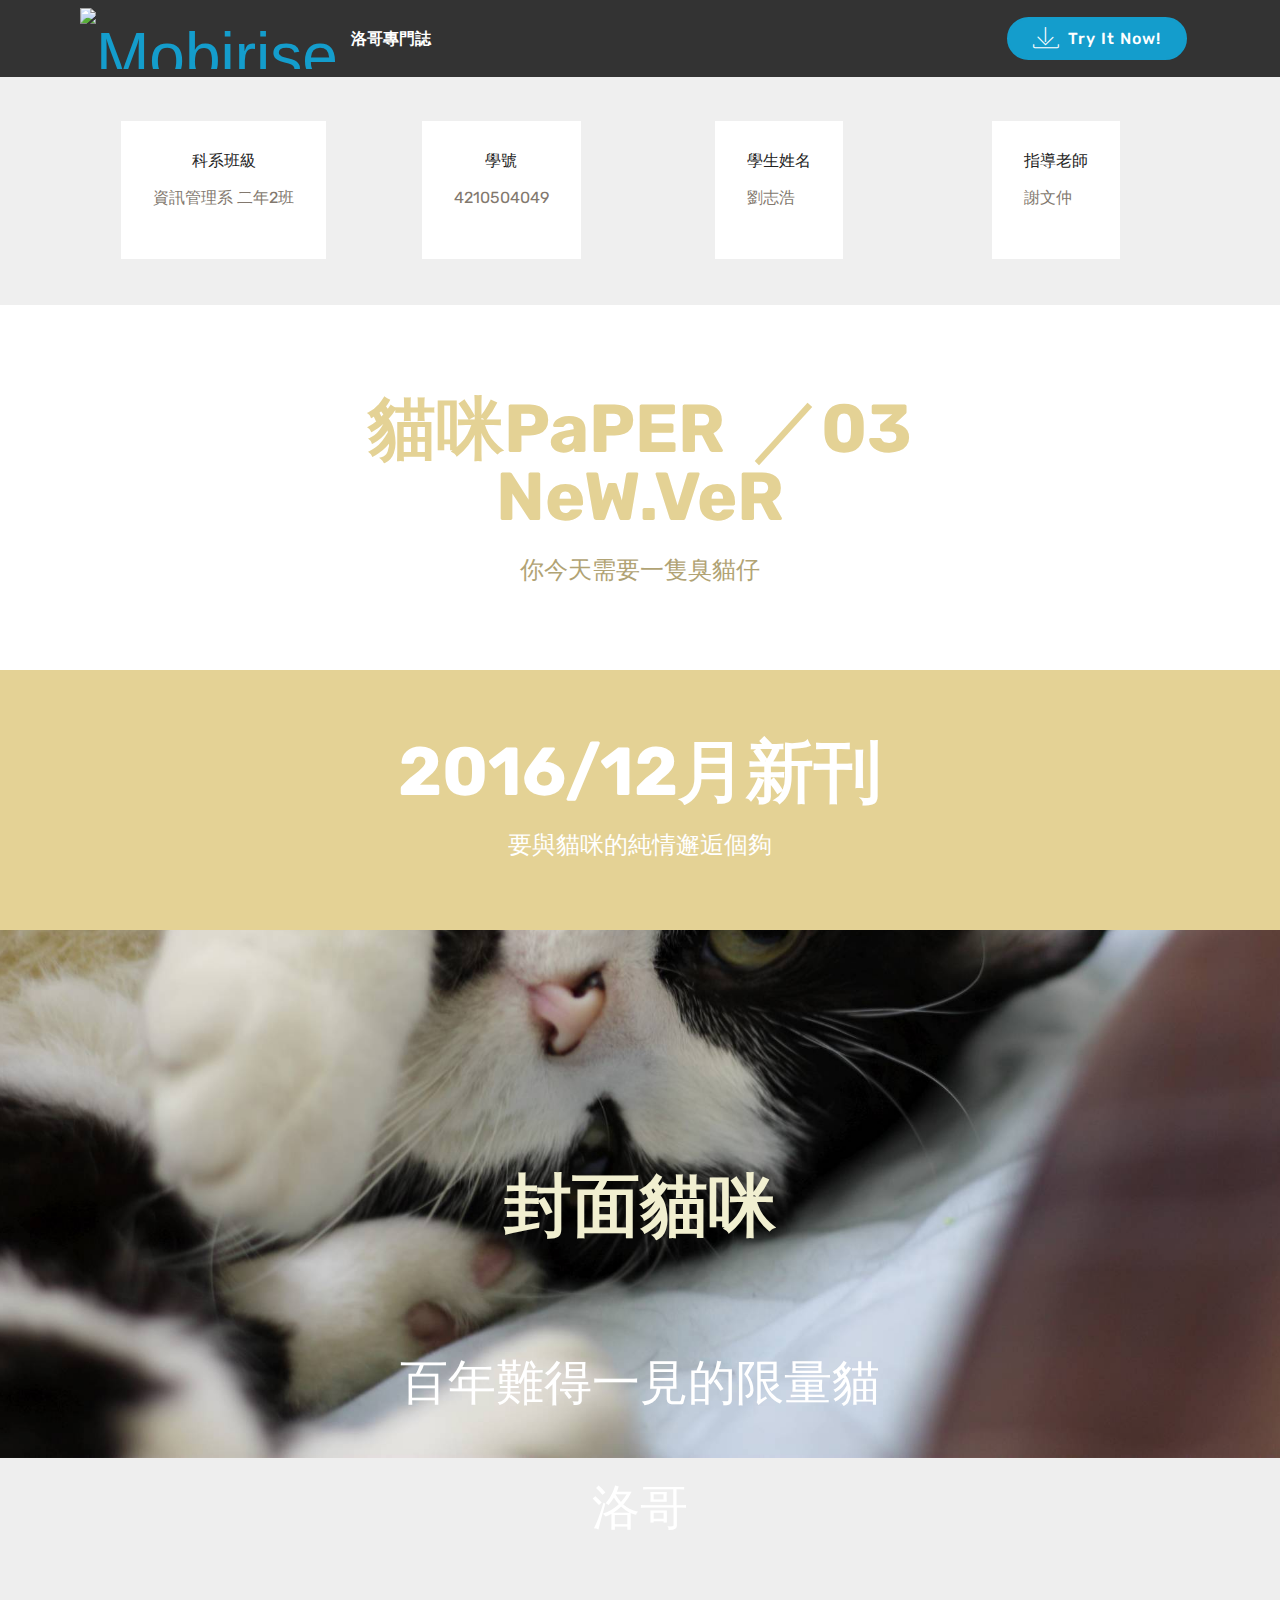
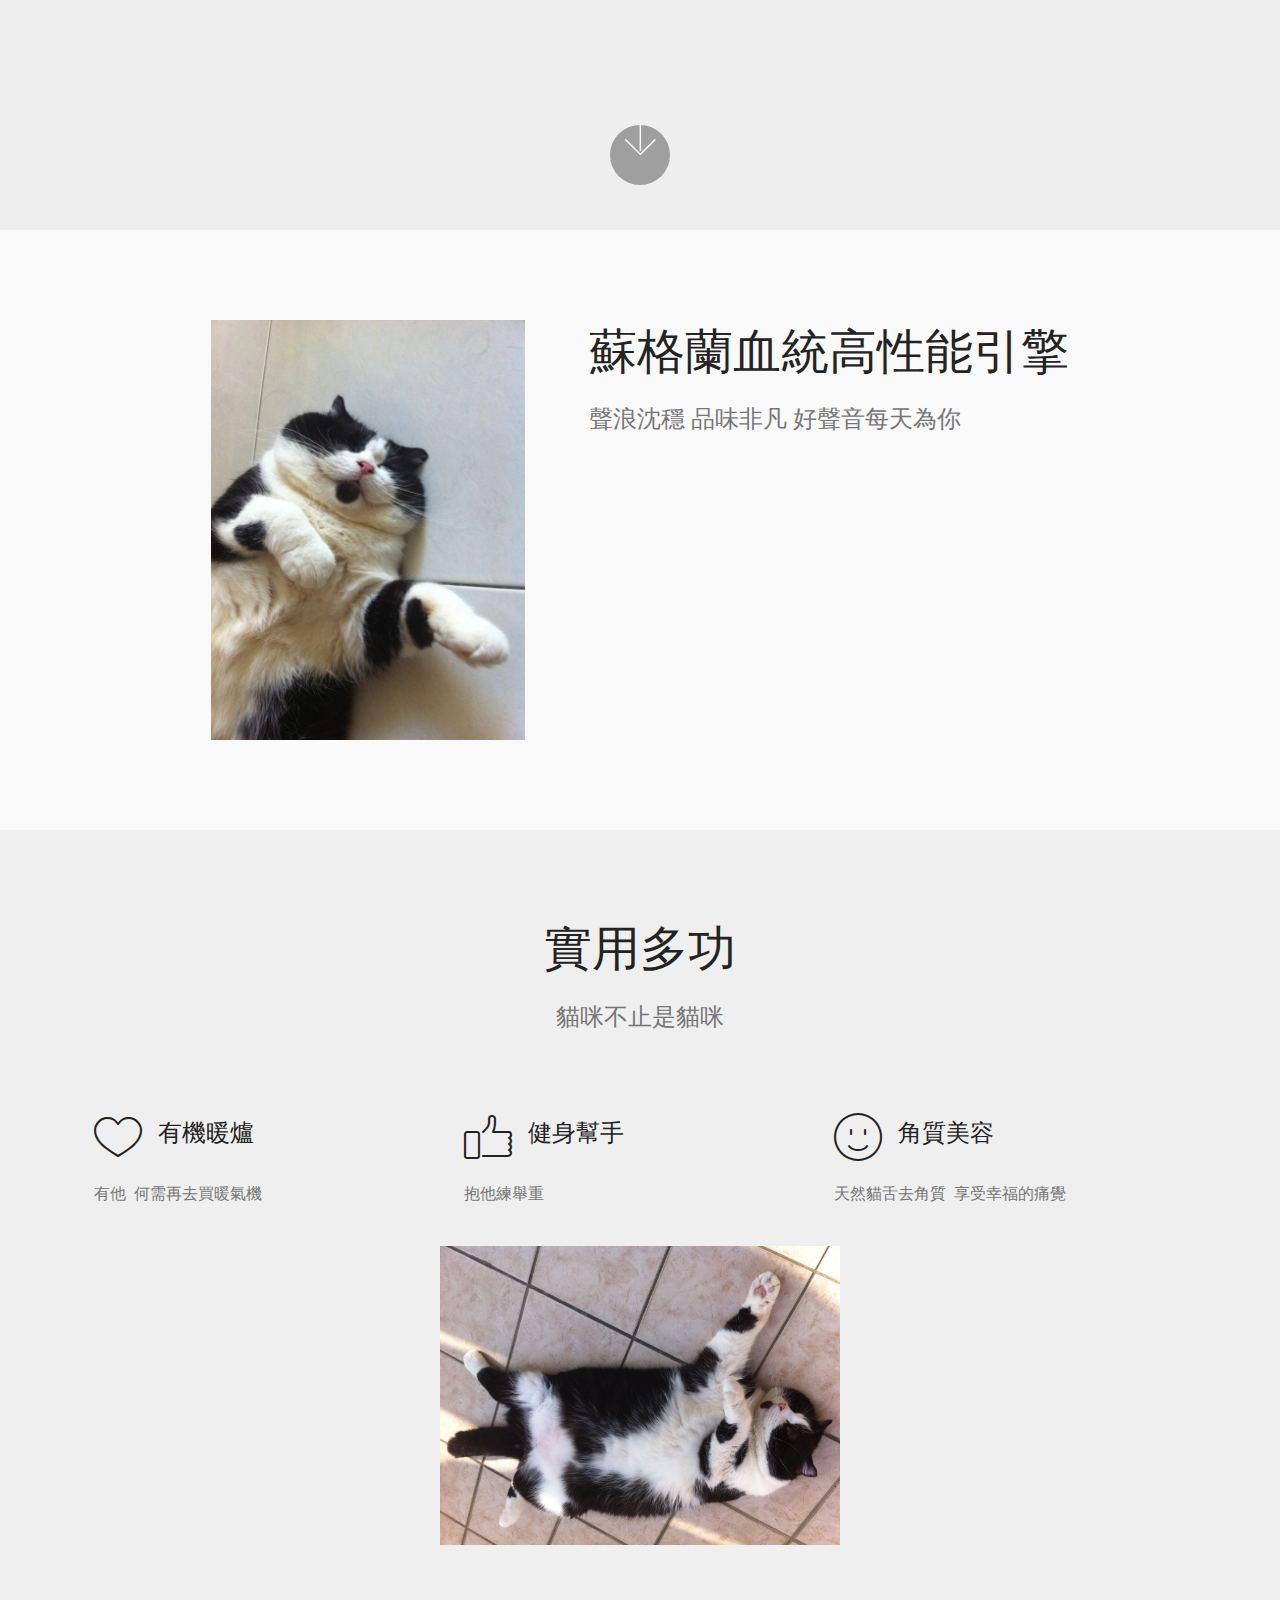
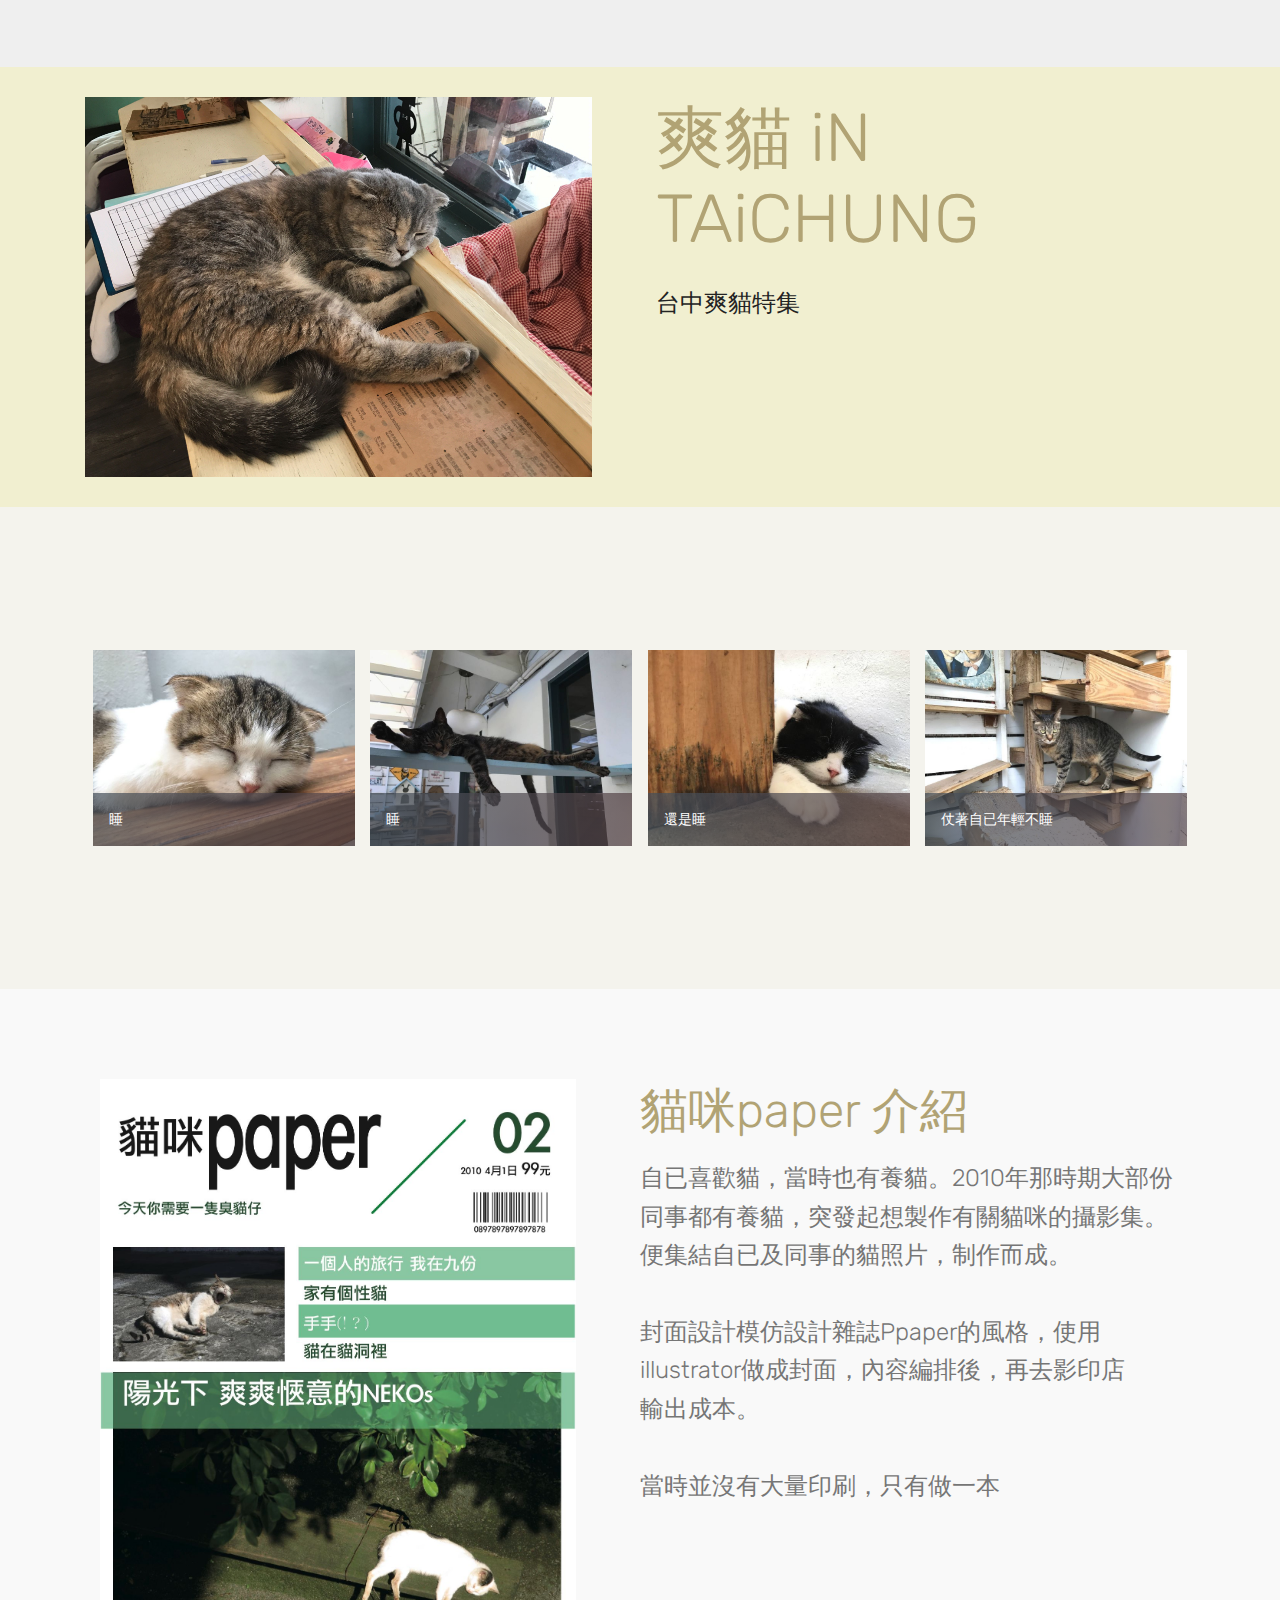
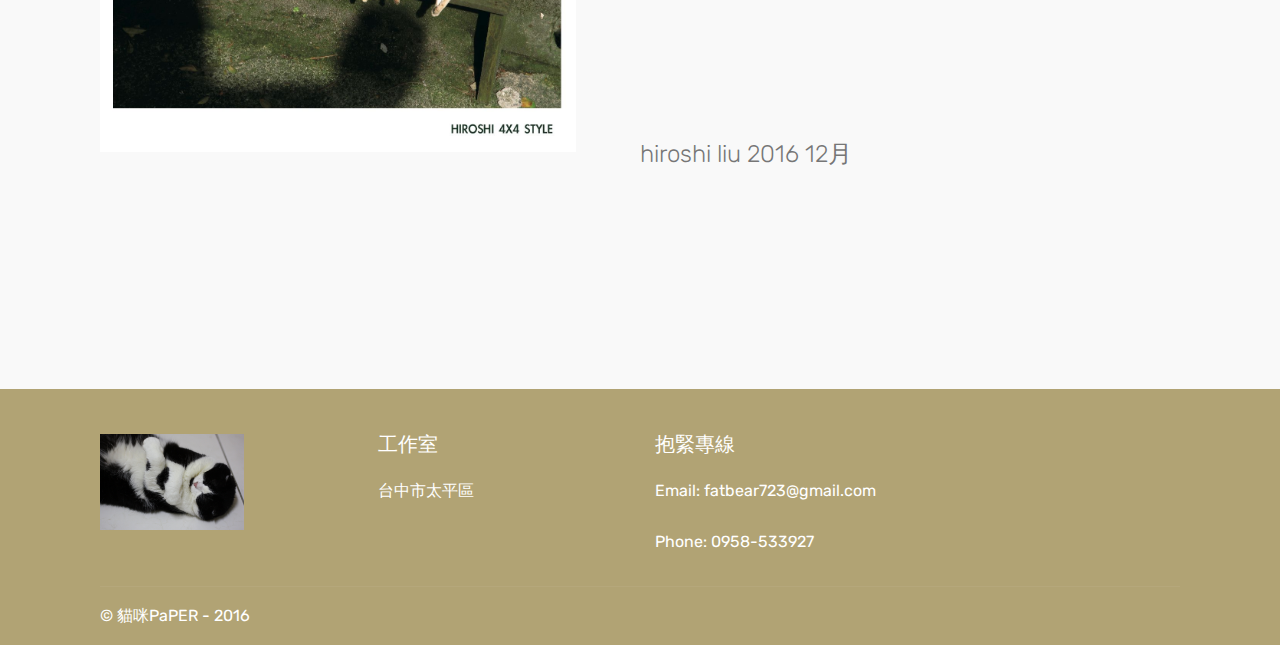
==== commit eb4cbb81: "create github pages" ====
--- a/index.html
+++ b/index.html
@@ -24,7 +24,7 @@
   
 </head>
 <body>
-<section class="menu cid-qxiuGjkYhm" once="menu" id="menu1-e" data-rv-view="191">
+<section class="menu cid-qxiuGjkYhm" once="menu" id="menu1-e" data-rv-view="48">
 
     
 
@@ -48,23 +48,16 @@
             </div>
         </div>
         <div class="collapse navbar-collapse" id="navbarSupportedContent">
-            <ul class="navbar-nav nav-dropdown nav-right" data-app-modern-menu="true"><li class="nav-item">
-                    <a class="nav-link link text-white display-4" href="https://educ.cts.com.tw/">
-                        <span class="mbri-home mbr-iconfont mbr-iconfont-btn"></span>
-                        台中科技大學空中學院 &nbsp; &nbsp; &nbsp; &nbsp; &nbsp; &nbsp; &nbsp; &nbsp; &nbsp; &nbsp;&nbsp;</a>
-                </li>
-                <li class="nav-item">
-                    <a class="nav-link link text-white display-4" href="https://mobirise.com">
-                        <span class="mbri-search mbr-iconfont mbr-iconfont-btn"></span>
-                        About Us
-                    </a>
-                </li></ul>
             
+            <div class="navbar-buttons mbr-section-btn"><a class="btn btn-sm btn-primary display-4" href="https://mobirise.com">
+                    <span class="mbri-save mbr-iconfont mbr-iconfont-btn "></span>
+                    Try It Now!
+                </a></div>
         </div>
     </nav>
 </section>
 
-<section class="engine"><a href="https://mobirise.co/c">site maker</a></section><section class="features4 cid-qxnXudxfyK" id="features4-w" data-rv-view="193">
+<section class="engine"><a href="https://mobirise.co/i">how to build your own website for free</a></section><section class="features4 cid-qxnXudxfyK" id="features4-w" data-rv-view="50">
     
          
 
@@ -115,7 +108,7 @@
     </div>
 </section>
 
-<section class="mbr-section content5 cid-qD0cPR5Yit" id="content5-15" data-rv-view="196">
+<section class="mbr-section content5 cid-qD0cPR5Yit" id="content5-15" data-rv-view="53">
 
     
 
@@ -133,7 +126,7 @@
     </div>
 </section>
 
-<section class="mbr-section content5 cid-qD0nNznT1F" id="content5-1b" data-rv-view="199">
+<section class="mbr-section content5 cid-qD0nNznT1F" id="content5-1b" data-rv-view="56">
 
     
 
@@ -151,7 +144,7 @@
     </div>
 </section>
 
-<section class="cid-qxiuGk0hYw mbr-fullscreen mbr-parallax-background" id="header2-f" data-rv-view="202">
+<section class="cid-qxiuGk0hYw mbr-fullscreen mbr-parallax-background" id="header2-f" data-rv-view="59">
 
     
 
@@ -176,7 +169,7 @@
     </div>
 </section>
 
-<section class="features11 cid-qxl4iWqOCF" id="features11-u" data-rv-view="205">
+<section class="features11 cid-qxl4iWqOCF" id="features11-u" data-rv-view="62">
 
     
 
@@ -228,7 +221,7 @@
     </div>          
 </section>
 
-<section class="features14 cid-qxo63VSTcD" id="features14-13" data-rv-view="208">
+<section class="features14 cid-qxo63VSTcD" id="features14-13" data-rv-view="65">
     
     
 
@@ -293,7 +286,7 @@
     </div>
 </section>
 
-<section class="header3 cid-qD0geX0f7m" id="header3-16" data-rv-view="211">
+<section class="header3 cid-qD0geX0f7m" id="header3-16" data-rv-view="68">
 
     
 
@@ -318,7 +311,7 @@
 
 </section>
 
-<section class="mbr-gallery mbr-slider-carousel cid-qD0i8Q1nUm" id="gallery1-17" data-rv-view="214">
+<section class="mbr-gallery mbr-slider-carousel cid-qD0i8Q1nUm" id="gallery1-17" data-rv-view="71">
 
     
 
@@ -328,7 +321,7 @@
 
 </section>
 
-<section class="features11 cid-qD0q37PPeJ" id="features11-1d" data-rv-view="233">
+<section class="features11 cid-qD0q37PPeJ" id="features11-1d" data-rv-view="90">
 
     
 
@@ -353,7 +346,7 @@
     </div>          
 </section>
 
-<section class="cid-qxiCcCAUKZ" id="footer1-j" data-rv-view="236">
+<section class="cid-qxiCcCAUKZ" id="footer1-j" data-rv-view="93">
 
     
 
--- a/assets/theme/css/style.css
+++ b/assets/theme/css/style.css
@@ -1,11 +1,4 @@
-.engine {
-	position: absolute;
-	text-indent: -2400px;
-	text-align: center;
-	padding: 0;
-	top: 0;
-	left: -2400px;
-}/*!
+/*!
  * Mobirise v4 theme (https://mobirise.com/)
  * Copyright 2017 Mobirise
  */
@@ -423,3 +416,11 @@
     display: -webkit-flex !important; } }
 
 /*# sourceMappingURL=style.css.map */
+.engine {
+	position: absolute;
+	text-indent: -2400px;
+	text-align: center;
+	padding: 0;
+	top: 0;
+	left: -2400px;
+}--- a/assets/mobirise/css/mbr-additional.css
+++ b/assets/mobirise/css/mbr-additional.css
@@ -1584,10 +1584,6 @@
 .cid-qxiuGjkYhm .collapsed .navbar-collapse.show .navbar-nav .nav-item {
   clear: both;
 }
-.cid-qxiuGjkYhm .collapsed .navbar-collapse.collapsing .navbar-nav .nav-item:last-child,
-.cid-qxiuGjkYhm .collapsed .navbar-collapse.show .navbar-nav .nav-item:last-child {
-  margin-bottom: 1rem;
-}
 .cid-qxiuGjkYhm .collapsed .navbar-collapse.collapsing .navbar-buttons,
 .cid-qxiuGjkYhm .collapsed .navbar-collapse.show .navbar-buttons {
   text-align: center;
@@ -1682,10 +1678,6 @@
   .cid-qxiuGjkYhm .navbar-collapse.show .navbar-nav .nav-item {
     clear: both;
   }
-  .cid-qxiuGjkYhm .navbar-collapse.collapsing .navbar-nav .nav-item:last-child,
-  .cid-qxiuGjkYhm .navbar-collapse.show .navbar-nav .nav-item:last-child {
-    margin-bottom: 1rem;
-  }
   .cid-qxiuGjkYhm .navbar-collapse.collapsing .navbar-buttons,
   .cid-qxiuGjkYhm .navbar-collapse.show .navbar-buttons {
     text-align: center;
@@ -2123,792 +2115,3 @@
     -webkit-justify-content: center;
   }
 }
-.cid-qxiuGjkYhm .navbar {
-  padding: .5rem 0;
-  background: #333333;
-  transition: none;
-  min-height: 77px;
-}
-.cid-qxiuGjkYhm .navbar-dropdown.bg-color.transparent.opened {
-  background: #333333;
-}
-.cid-qxiuGjkYhm a {
-  font-style: normal;
-}
-.cid-qxiuGjkYhm .nav-item span {
-  padding-right: 0.4em;
-  line-height: 0.5em;
-  vertical-align: text-bottom;
-  position: relative;
-  top: -0.2em;
-  text-decoration: none;
-}
-.cid-qxiuGjkYhm .nav-item a {
-  padding: 0.7rem 0 !important;
-  margin: 0rem .65rem !important;
-}
-.cid-qxiuGjkYhm .btn {
-  padding: 0.4rem 1.5rem;
-  display: inline-flex;
-  align-items: center;
-}
-.cid-qxiuGjkYhm .btn .mbr-iconfont {
-  font-size: 1.6rem;
-}
-.cid-qxiuGjkYhm .menu-logo {
-  margin-right: auto;
-}
-.cid-qxiuGjkYhm .menu-logo .navbar-brand {
-  display: flex;
-  margin-left: 5rem;
-  padding: 0;
-  transition: padding .2s;
-  min-height: 3.8rem;
-  align-items: center;
-}
-.cid-qxiuGjkYhm .menu-logo .navbar-brand .navbar-caption-wrap {
-  display: -webkit-flex;
-  -webkit-align-items: center;
-  align-items: center;
-  word-break: break-word;
-  min-width: 7rem;
-  margin: .3rem 0;
-}
-.cid-qxiuGjkYhm .menu-logo .navbar-brand .navbar-caption-wrap .navbar-caption {
-  line-height: 1.2rem !important;
-  padding-right: 2rem;
-}
-.cid-qxiuGjkYhm .menu-logo .navbar-brand .navbar-logo {
-  font-size: 4rem;
-  transition: font-size 0.25s;
-}
-.cid-qxiuGjkYhm .menu-logo .navbar-brand .navbar-logo img {
-  display: flex;
-}
-.cid-qxiuGjkYhm .menu-logo .navbar-brand .navbar-logo .mbr-iconfont {
-  transition: font-size 0.25s;
-}
-.cid-qxiuGjkYhm .navbar-toggleable-sm .navbar-collapse {
-  justify-content: flex-end;
-  -webkit-justify-content: flex-end;
-  padding-right: 5rem;
-  width: auto;
-}
-.cid-qxiuGjkYhm .navbar-toggleable-sm .navbar-collapse .navbar-nav {
-  flex-wrap: wrap;
-  -webkit-flex-wrap: wrap;
-  padding-left: 0;
-}
-.cid-qxiuGjkYhm .navbar-toggleable-sm .navbar-collapse .navbar-nav .nav-item {
-  -webkit-align-self: center;
-  align-self: center;
-}
-.cid-qxiuGjkYhm .navbar-toggleable-sm .navbar-collapse .navbar-buttons {
-  padding-left: 0;
-  padding-bottom: 0;
-}
-.cid-qxiuGjkYhm .dropdown .dropdown-menu {
-  background: #333333;
-  display: none;
-  position: absolute;
-  min-width: 5rem;
-  padding-top: 1.4rem;
-  padding-bottom: 1.4rem;
-  text-align: left;
-}
-.cid-qxiuGjkYhm .dropdown .dropdown-menu .dropdown-item {
-  width: auto;
-  padding: 0.235em 1.5385em 0.235em 1.5385em !important;
-}
-.cid-qxiuGjkYhm .dropdown .dropdown-menu .dropdown-item::after {
-  right: 0.5rem;
-}
-.cid-qxiuGjkYhm .dropdown .dropdown-menu .dropdown-submenu {
-  margin: 0;
-}
-.cid-qxiuGjkYhm .dropdown.open > .dropdown-menu {
-  display: block;
-}
-.cid-qxiuGjkYhm .navbar-toggleable-sm.opened:after {
-  position: absolute;
-  width: 100vw;
-  height: 100vh;
-  content: '';
-  background-color: rgba(0, 0, 0, 0.1);
-  left: 0;
-  bottom: 0;
-  transform: translateY(100%);
-  -webkit-transform: translateY(100%);
-  z-index: 1000;
-}
-.cid-qxiuGjkYhm .navbar.navbar-short {
-  min-height: 60px;
-  transition: all .2s;
-}
-.cid-qxiuGjkYhm .navbar.navbar-short .navbar-toggler-right {
-  top: 20px;
-}
-.cid-qxiuGjkYhm .navbar.navbar-short .navbar-logo a {
-  font-size: 2.5rem !important;
-  line-height: 2.5rem;
-  transition: font-size 0.25s;
-}
-.cid-qxiuGjkYhm .navbar.navbar-short .navbar-logo a .mbr-iconfont {
-  font-size: 2.5rem !important;
-}
-.cid-qxiuGjkYhm .navbar.navbar-short .navbar-logo a img {
-  height: 3rem !important;
-}
-.cid-qxiuGjkYhm .navbar.navbar-short .navbar-brand {
-  min-height: 3rem;
-}
-.cid-qxiuGjkYhm button.navbar-toggler {
-  width: 31px;
-  height: 18px;
-  cursor: pointer;
-  transition: all .2s;
-  top: 1.5rem;
-  right: 1rem;
-}
-.cid-qxiuGjkYhm button.navbar-toggler:focus {
-  outline: none;
-}
-.cid-qxiuGjkYhm button.navbar-toggler .hamburger span {
-  position: absolute;
-  right: 0;
-  width: 30px;
-  height: 2px;
-  border-right: 5px;
-  background-color: #ffffff;
-}
-.cid-qxiuGjkYhm button.navbar-toggler .hamburger span:nth-child(1) {
-  top: 0;
-  transition: all .2s;
-}
-.cid-qxiuGjkYhm button.navbar-toggler .hamburger span:nth-child(2) {
-  top: 8px;
-  transition: all .15s;
-}
-.cid-qxiuGjkYhm button.navbar-toggler .hamburger span:nth-child(3) {
-  top: 8px;
-  transition: all .15s;
-}
-.cid-qxiuGjkYhm button.navbar-toggler .hamburger span:nth-child(4) {
-  top: 16px;
-  transition: all .2s;
-}
-.cid-qxiuGjkYhm nav.opened .hamburger span:nth-child(1) {
-  top: 8px;
-  width: 0;
-  opacity: 0;
-  right: 50%;
-  transition: all .2s;
-}
-.cid-qxiuGjkYhm nav.opened .hamburger span:nth-child(2) {
-  -webkit-transform: rotate(45deg);
-  transform: rotate(45deg);
-  transition: all .25s;
-}
-.cid-qxiuGjkYhm nav.opened .hamburger span:nth-child(3) {
-  -webkit-transform: rotate(-45deg);
-  transform: rotate(-45deg);
-  transition: all .25s;
-}
-.cid-qxiuGjkYhm nav.opened .hamburger span:nth-child(4) {
-  top: 8px;
-  width: 0;
-  opacity: 0;
-  right: 50%;
-  transition: all .2s;
-}
-.cid-qxiuGjkYhm .collapsed.navbar-expand {
-  flex-direction: column;
-}
-.cid-qxiuGjkYhm .collapsed .btn {
-  display: flex;
-}
-.cid-qxiuGjkYhm .collapsed .navbar-collapse {
-  display: none !important;
-  padding-right: 0 !important;
-}
-.cid-qxiuGjkYhm .collapsed .navbar-collapse.collapsing,
-.cid-qxiuGjkYhm .collapsed .navbar-collapse.show {
-  display: block !important;
-}
-.cid-qxiuGjkYhm .collapsed .navbar-collapse.collapsing .navbar-nav,
-.cid-qxiuGjkYhm .collapsed .navbar-collapse.show .navbar-nav {
-  display: block;
-  text-align: center;
-}
-.cid-qxiuGjkYhm .collapsed .navbar-collapse.collapsing .navbar-nav .nav-item,
-.cid-qxiuGjkYhm .collapsed .navbar-collapse.show .navbar-nav .nav-item {
-  clear: both;
-}
-.cid-qxiuGjkYhm .collapsed .navbar-collapse.collapsing .navbar-buttons,
-.cid-qxiuGjkYhm .collapsed .navbar-collapse.show .navbar-buttons {
-  text-align: center;
-}
-.cid-qxiuGjkYhm .collapsed .navbar-collapse.collapsing .navbar-buttons:last-child,
-.cid-qxiuGjkYhm .collapsed .navbar-collapse.show .navbar-buttons:last-child {
-  margin-bottom: 1rem;
-}
-.cid-qxiuGjkYhm .collapsed button.navbar-toggler {
-  display: block;
-}
-.cid-qxiuGjkYhm .collapsed .navbar-brand {
-  margin-left: 1rem !important;
-}
-.cid-qxiuGjkYhm .collapsed .navbar-toggleable-sm {
-  flex-direction: column;
-  -webkit-flex-direction: column;
-}
-.cid-qxiuGjkYhm .collapsed .dropdown .dropdown-menu {
-  width: 100%;
-  text-align: center;
-  position: relative;
-  opacity: 0;
-  display: block;
-  height: 0;
-  visibility: hidden;
-  padding: 0;
-  transition-duration: .5s;
-  transition-property: opacity,padding,height;
-}
-.cid-qxiuGjkYhm .collapsed .dropdown.open > .dropdown-menu {
-  position: relative;
-  opacity: 1;
-  height: auto;
-  padding: 1.4rem 0;
-  visibility: visible;
-}
-.cid-qxiuGjkYhm .collapsed .dropdown .dropdown-submenu {
-  left: 0;
-  text-align: center;
-  width: 100%;
-}
-.cid-qxiuGjkYhm .collapsed .dropdown .dropdown-toggle[data-toggle="dropdown-submenu"]::after {
-  margin-top: 0;
-  position: inherit;
-  right: 0;
-  top: 50%;
-  display: inline-block;
-  width: 0;
-  height: 0;
-  margin-left: .3em;
-  vertical-align: middle;
-  content: "";
-  border-top: .30em solid;
-  border-right: .30em solid transparent;
-  border-left: .30em solid transparent;
-}
-@media (max-width: 991px) {
-  .cid-qxiuGjkYhm .navbar-expand {
-    flex-direction: column;
-  }
-  .cid-qxiuGjkYhm img {
-    height: 3.8rem !important;
-  }
-  .cid-qxiuGjkYhm .btn {
-    display: flex;
-  }
-  .cid-qxiuGjkYhm button.navbar-toggler {
-    display: block;
-  }
-  .cid-qxiuGjkYhm .navbar-brand {
-    margin-left: 1rem !important;
-  }
-  .cid-qxiuGjkYhm .navbar-toggleable-sm {
-    flex-direction: column;
-    -webkit-flex-direction: column;
-  }
-  .cid-qxiuGjkYhm .navbar-collapse {
-    display: none !important;
-    padding-right: 0 !important;
-  }
-  .cid-qxiuGjkYhm .navbar-collapse.collapsing,
-  .cid-qxiuGjkYhm .navbar-collapse.show {
-    display: block !important;
-  }
-  .cid-qxiuGjkYhm .navbar-collapse.collapsing .navbar-nav,
-  .cid-qxiuGjkYhm .navbar-collapse.show .navbar-nav {
-    display: block;
-    text-align: center;
-  }
-  .cid-qxiuGjkYhm .navbar-collapse.collapsing .navbar-nav .nav-item,
-  .cid-qxiuGjkYhm .navbar-collapse.show .navbar-nav .nav-item {
-    clear: both;
-  }
-  .cid-qxiuGjkYhm .navbar-collapse.collapsing .navbar-buttons,
-  .cid-qxiuGjkYhm .navbar-collapse.show .navbar-buttons {
-    text-align: center;
-  }
-  .cid-qxiuGjkYhm .navbar-collapse.collapsing .navbar-buttons:last-child,
-  .cid-qxiuGjkYhm .navbar-collapse.show .navbar-buttons:last-child {
-    margin-bottom: 1rem;
-  }
-  .cid-qxiuGjkYhm .dropdown .dropdown-menu {
-    width: 100%;
-    text-align: center;
-    position: relative;
-    opacity: 0;
-    display: block;
-    height: 0;
-    visibility: hidden;
-    padding: 0;
-    transition-duration: .5s;
-    transition-property: opacity,padding,height;
-  }
-  .cid-qxiuGjkYhm .dropdown.open > .dropdown-menu {
-    position: relative;
-    opacity: 1;
-    height: auto;
-    padding: 1.4rem 0;
-    visibility: visible;
-  }
-  .cid-qxiuGjkYhm .dropdown .dropdown-submenu {
-    left: 0;
-    text-align: center;
-    width: 100%;
-  }
-  .cid-qxiuGjkYhm .dropdown .dropdown-toggle[data-toggle="dropdown-submenu"]::after {
-    margin-top: 0;
-    position: inherit;
-    right: 0;
-    top: 50%;
-    display: inline-block;
-    width: 0;
-    height: 0;
-    margin-left: .3em;
-    vertical-align: middle;
-    content: "";
-    border-top: .30em solid;
-    border-right: .30em solid transparent;
-    border-left: .30em solid transparent;
-  }
-}
-@media (min-width: 767px) {
-  .cid-qxiuGjkYhm .menu-logo {
-    flex-shrink: 0;
-  }
-}
-.cid-qxnZIV3hQi {
-  padding-top: 60px;
-  padding-bottom: 60px;
-  background: #ffffff;
-  background: linear-gradient(0deg, #ffffff, #ffffff);
-}
-.cid-qxnZIV3hQi .image-block {
-  margin: auto;
-}
-.cid-qxnZIV3hQi figcaption {
-  position: relative;
-}
-.cid-qxnZIV3hQi figcaption div {
-  position: absolute;
-  bottom: 0;
-  width: 100%;
-}
-@media (max-width: 768px) {
-  .cid-qxnZIV3hQi .image-block {
-    width: 100% !important;
-  }
-}
-.cid-qxnZIV3hQi DIV {
-  color: #232323;
-}
-.cid-qxiuGjkYhm .navbar {
-  padding: .5rem 0;
-  background: #333333;
-  transition: none;
-  min-height: 77px;
-}
-.cid-qxiuGjkYhm .navbar-dropdown.bg-color.transparent.opened {
-  background: #333333;
-}
-.cid-qxiuGjkYhm a {
-  font-style: normal;
-}
-.cid-qxiuGjkYhm .nav-item span {
-  padding-right: 0.4em;
-  line-height: 0.5em;
-  vertical-align: text-bottom;
-  position: relative;
-  top: -0.2em;
-  text-decoration: none;
-}
-.cid-qxiuGjkYhm .nav-item a {
-  padding: 0.7rem 0 !important;
-  margin: 0rem .65rem !important;
-}
-.cid-qxiuGjkYhm .btn {
-  padding: 0.4rem 1.5rem;
-  display: inline-flex;
-  align-items: center;
-}
-.cid-qxiuGjkYhm .btn .mbr-iconfont {
-  font-size: 1.6rem;
-}
-.cid-qxiuGjkYhm .menu-logo {
-  margin-right: auto;
-}
-.cid-qxiuGjkYhm .menu-logo .navbar-brand {
-  display: flex;
-  margin-left: 5rem;
-  padding: 0;
-  transition: padding .2s;
-  min-height: 3.8rem;
-  align-items: center;
-}
-.cid-qxiuGjkYhm .menu-logo .navbar-brand .navbar-caption-wrap {
-  display: -webkit-flex;
-  -webkit-align-items: center;
-  align-items: center;
-  word-break: break-word;
-  min-width: 7rem;
-  margin: .3rem 0;
-}
-.cid-qxiuGjkYhm .menu-logo .navbar-brand .navbar-caption-wrap .navbar-caption {
-  line-height: 1.2rem !important;
-  padding-right: 2rem;
-}
-.cid-qxiuGjkYhm .menu-logo .navbar-brand .navbar-logo {
-  font-size: 4rem;
-  transition: font-size 0.25s;
-}
-.cid-qxiuGjkYhm .menu-logo .navbar-brand .navbar-logo img {
-  display: flex;
-}
-.cid-qxiuGjkYhm .menu-logo .navbar-brand .navbar-logo .mbr-iconfont {
-  transition: font-size 0.25s;
-}
-.cid-qxiuGjkYhm .navbar-toggleable-sm .navbar-collapse {
-  justify-content: flex-end;
-  -webkit-justify-content: flex-end;
-  padding-right: 5rem;
-  width: auto;
-}
-.cid-qxiuGjkYhm .navbar-toggleable-sm .navbar-collapse .navbar-nav {
-  flex-wrap: wrap;
-  -webkit-flex-wrap: wrap;
-  padding-left: 0;
-}
-.cid-qxiuGjkYhm .navbar-toggleable-sm .navbar-collapse .navbar-nav .nav-item {
-  -webkit-align-self: center;
-  align-self: center;
-}
-.cid-qxiuGjkYhm .navbar-toggleable-sm .navbar-collapse .navbar-buttons {
-  padding-left: 0;
-  padding-bottom: 0;
-}
-.cid-qxiuGjkYhm .dropdown .dropdown-menu {
-  background: #333333;
-  display: none;
-  position: absolute;
-  min-width: 5rem;
-  padding-top: 1.4rem;
-  padding-bottom: 1.4rem;
-  text-align: left;
-}
-.cid-qxiuGjkYhm .dropdown .dropdown-menu .dropdown-item {
-  width: auto;
-  padding: 0.235em 1.5385em 0.235em 1.5385em !important;
-}
-.cid-qxiuGjkYhm .dropdown .dropdown-menu .dropdown-item::after {
-  right: 0.5rem;
-}
-.cid-qxiuGjkYhm .dropdown .dropdown-menu .dropdown-submenu {
-  margin: 0;
-}
-.cid-qxiuGjkYhm .dropdown.open > .dropdown-menu {
-  display: block;
-}
-.cid-qxiuGjkYhm .navbar-toggleable-sm.opened:after {
-  position: absolute;
-  width: 100vw;
-  height: 100vh;
-  content: '';
-  background-color: rgba(0, 0, 0, 0.1);
-  left: 0;
-  bottom: 0;
-  transform: translateY(100%);
-  -webkit-transform: translateY(100%);
-  z-index: 1000;
-}
-.cid-qxiuGjkYhm .navbar.navbar-short {
-  min-height: 60px;
-  transition: all .2s;
-}
-.cid-qxiuGjkYhm .navbar.navbar-short .navbar-toggler-right {
-  top: 20px;
-}
-.cid-qxiuGjkYhm .navbar.navbar-short .navbar-logo a {
-  font-size: 2.5rem !important;
-  line-height: 2.5rem;
-  transition: font-size 0.25s;
-}
-.cid-qxiuGjkYhm .navbar.navbar-short .navbar-logo a .mbr-iconfont {
-  font-size: 2.5rem !important;
-}
-.cid-qxiuGjkYhm .navbar.navbar-short .navbar-logo a img {
-  height: 3rem !important;
-}
-.cid-qxiuGjkYhm .navbar.navbar-short .navbar-brand {
-  min-height: 3rem;
-}
-.cid-qxiuGjkYhm button.navbar-toggler {
-  width: 31px;
-  height: 18px;
-  cursor: pointer;
-  transition: all .2s;
-  top: 1.5rem;
-  right: 1rem;
-}
-.cid-qxiuGjkYhm button.navbar-toggler:focus {
-  outline: none;
-}
-.cid-qxiuGjkYhm button.navbar-toggler .hamburger span {
-  position: absolute;
-  right: 0;
-  width: 30px;
-  height: 2px;
-  border-right: 5px;
-  background-color: #ffffff;
-}
-.cid-qxiuGjkYhm button.navbar-toggler .hamburger span:nth-child(1) {
-  top: 0;
-  transition: all .2s;
-}
-.cid-qxiuGjkYhm button.navbar-toggler .hamburger span:nth-child(2) {
-  top: 8px;
-  transition: all .15s;
-}
-.cid-qxiuGjkYhm button.navbar-toggler .hamburger span:nth-child(3) {
-  top: 8px;
-  transition: all .15s;
-}
-.cid-qxiuGjkYhm button.navbar-toggler .hamburger span:nth-child(4) {
-  top: 16px;
-  transition: all .2s;
-}
-.cid-qxiuGjkYhm nav.opened .hamburger span:nth-child(1) {
-  top: 8px;
-  width: 0;
-  opacity: 0;
-  right: 50%;
-  transition: all .2s;
-}
-.cid-qxiuGjkYhm nav.opened .hamburger span:nth-child(2) {
-  -webkit-transform: rotate(45deg);
-  transform: rotate(45deg);
-  transition: all .25s;
-}
-.cid-qxiuGjkYhm nav.opened .hamburger span:nth-child(3) {
-  -webkit-transform: rotate(-45deg);
-  transform: rotate(-45deg);
-  transition: all .25s;
-}
-.cid-qxiuGjkYhm nav.opened .hamburger span:nth-child(4) {
-  top: 8px;
-  width: 0;
-  opacity: 0;
-  right: 50%;
-  transition: all .2s;
-}
-.cid-qxiuGjkYhm .collapsed.navbar-expand {
-  flex-direction: column;
-}
-.cid-qxiuGjkYhm .collapsed .btn {
-  display: flex;
-}
-.cid-qxiuGjkYhm .collapsed .navbar-collapse {
-  display: none !important;
-  padding-right: 0 !important;
-}
-.cid-qxiuGjkYhm .collapsed .navbar-collapse.collapsing,
-.cid-qxiuGjkYhm .collapsed .navbar-collapse.show {
-  display: block !important;
-}
-.cid-qxiuGjkYhm .collapsed .navbar-collapse.collapsing .navbar-nav,
-.cid-qxiuGjkYhm .collapsed .navbar-collapse.show .navbar-nav {
-  display: block;
-  text-align: center;
-}
-.cid-qxiuGjkYhm .collapsed .navbar-collapse.collapsing .navbar-nav .nav-item,
-.cid-qxiuGjkYhm .collapsed .navbar-collapse.show .navbar-nav .nav-item {
-  clear: both;
-}
-.cid-qxiuGjkYhm .collapsed .navbar-collapse.collapsing .navbar-buttons,
-.cid-qxiuGjkYhm .collapsed .navbar-collapse.show .navbar-buttons {
-  text-align: center;
-}
-.cid-qxiuGjkYhm .collapsed .navbar-collapse.collapsing .navbar-buttons:last-child,
-.cid-qxiuGjkYhm .collapsed .navbar-collapse.show .navbar-buttons:last-child {
-  margin-bottom: 1rem;
-}
-.cid-qxiuGjkYhm .collapsed button.navbar-toggler {
-  display: block;
-}
-.cid-qxiuGjkYhm .collapsed .navbar-brand {
-  margin-left: 1rem !important;
-}
-.cid-qxiuGjkYhm .collapsed .navbar-toggleable-sm {
-  flex-direction: column;
-  -webkit-flex-direction: column;
-}
-.cid-qxiuGjkYhm .collapsed .dropdown .dropdown-menu {
-  width: 100%;
-  text-align: center;
-  position: relative;
-  opacity: 0;
-  display: block;
-  height: 0;
-  visibility: hidden;
-  padding: 0;
-  transition-duration: .5s;
-  transition-property: opacity,padding,height;
-}
-.cid-qxiuGjkYhm .collapsed .dropdown.open > .dropdown-menu {
-  position: relative;
-  opacity: 1;
-  height: auto;
-  padding: 1.4rem 0;
-  visibility: visible;
-}
-.cid-qxiuGjkYhm .collapsed .dropdown .dropdown-submenu {
-  left: 0;
-  text-align: center;
-  width: 100%;
-}
-.cid-qxiuGjkYhm .collapsed .dropdown .dropdown-toggle[data-toggle="dropdown-submenu"]::after {
-  margin-top: 0;
-  position: inherit;
-  right: 0;
-  top: 50%;
-  display: inline-block;
-  width: 0;
-  height: 0;
-  margin-left: .3em;
-  vertical-align: middle;
-  content: "";
-  border-top: .30em solid;
-  border-right: .30em solid transparent;
-  border-left: .30em solid transparent;
-}
-@media (max-width: 991px) {
-  .cid-qxiuGjkYhm .navbar-expand {
-    flex-direction: column;
-  }
-  .cid-qxiuGjkYhm img {
-    height: 3.8rem !important;
-  }
-  .cid-qxiuGjkYhm .btn {
-    display: flex;
-  }
-  .cid-qxiuGjkYhm button.navbar-toggler {
-    display: block;
-  }
-  .cid-qxiuGjkYhm .navbar-brand {
-    margin-left: 1rem !important;
-  }
-  .cid-qxiuGjkYhm .navbar-toggleable-sm {
-    flex-direction: column;
-    -webkit-flex-direction: column;
-  }
-  .cid-qxiuGjkYhm .navbar-collapse {
-    display: none !important;
-    padding-right: 0 !important;
-  }
-  .cid-qxiuGjkYhm .navbar-collapse.collapsing,
-  .cid-qxiuGjkYhm .navbar-collapse.show {
-    display: block !important;
-  }
-  .cid-qxiuGjkYhm .navbar-collapse.collapsing .navbar-nav,
-  .cid-qxiuGjkYhm .navbar-collapse.show .navbar-nav {
-    display: block;
-    text-align: center;
-  }
-  .cid-qxiuGjkYhm .navbar-collapse.collapsing .navbar-nav .nav-item,
-  .cid-qxiuGjkYhm .navbar-collapse.show .navbar-nav .nav-item {
-    clear: both;
-  }
-  .cid-qxiuGjkYhm .navbar-collapse.collapsing .navbar-buttons,
-  .cid-qxiuGjkYhm .navbar-collapse.show .navbar-buttons {
-    text-align: center;
-  }
-  .cid-qxiuGjkYhm .navbar-collapse.collapsing .navbar-buttons:last-child,
-  .cid-qxiuGjkYhm .navbar-collapse.show .navbar-buttons:last-child {
-    margin-bottom: 1rem;
-  }
-  .cid-qxiuGjkYhm .dropdown .dropdown-menu {
-    width: 100%;
-    text-align: center;
-    position: relative;
-    opacity: 0;
-    display: block;
-    height: 0;
-    visibility: hidden;
-    padding: 0;
-    transition-duration: .5s;
-    transition-property: opacity,padding,height;
-  }
-  .cid-qxiuGjkYhm .dropdown.open > .dropdown-menu {
-    position: relative;
-    opacity: 1;
-    height: auto;
-    padding: 1.4rem 0;
-    visibility: visible;
-  }
-  .cid-qxiuGjkYhm .dropdown .dropdown-submenu {
-    left: 0;
-    text-align: center;
-    width: 100%;
-  }
-  .cid-qxiuGjkYhm .dropdown .dropdown-toggle[data-toggle="dropdown-submenu"]::after {
-    margin-top: 0;
-    position: inherit;
-    right: 0;
-    top: 50%;
-    display: inline-block;
-    width: 0;
-    height: 0;
-    margin-left: .3em;
-    vertical-align: middle;
-    content: "";
-    border-top: .30em solid;
-    border-right: .30em solid transparent;
-    border-left: .30em solid transparent;
-  }
-}
-@media (min-width: 767px) {
-  .cid-qxiuGjkYhm .menu-logo {
-    flex-shrink: 0;
-  }
-}
-.cid-qxo1m4weWf {
-  padding-top: 60px;
-  padding-bottom: 60px;
-  background: #ffffff;
-  background: linear-gradient(0deg, #ffffff, #ffffff);
-}
-.cid-qxo1m4weWf .image-block {
-  margin: auto;
-}
-.cid-qxo1m4weWf figcaption {
-  position: relative;
-}
-.cid-qxo1m4weWf figcaption div {
-  position: absolute;
-  bottom: 0;
-  width: 100%;
-}
-@media (max-width: 768px) {
-  .cid-qxo1m4weWf .image-block {
-    width: 100% !important;
-  }
-}
-.cid-qxo1m4weWf DIV {
-  color: #ffffff;
-}
-.cid-qxo1m4weWf B {
-  color: #ffffff;
-}
